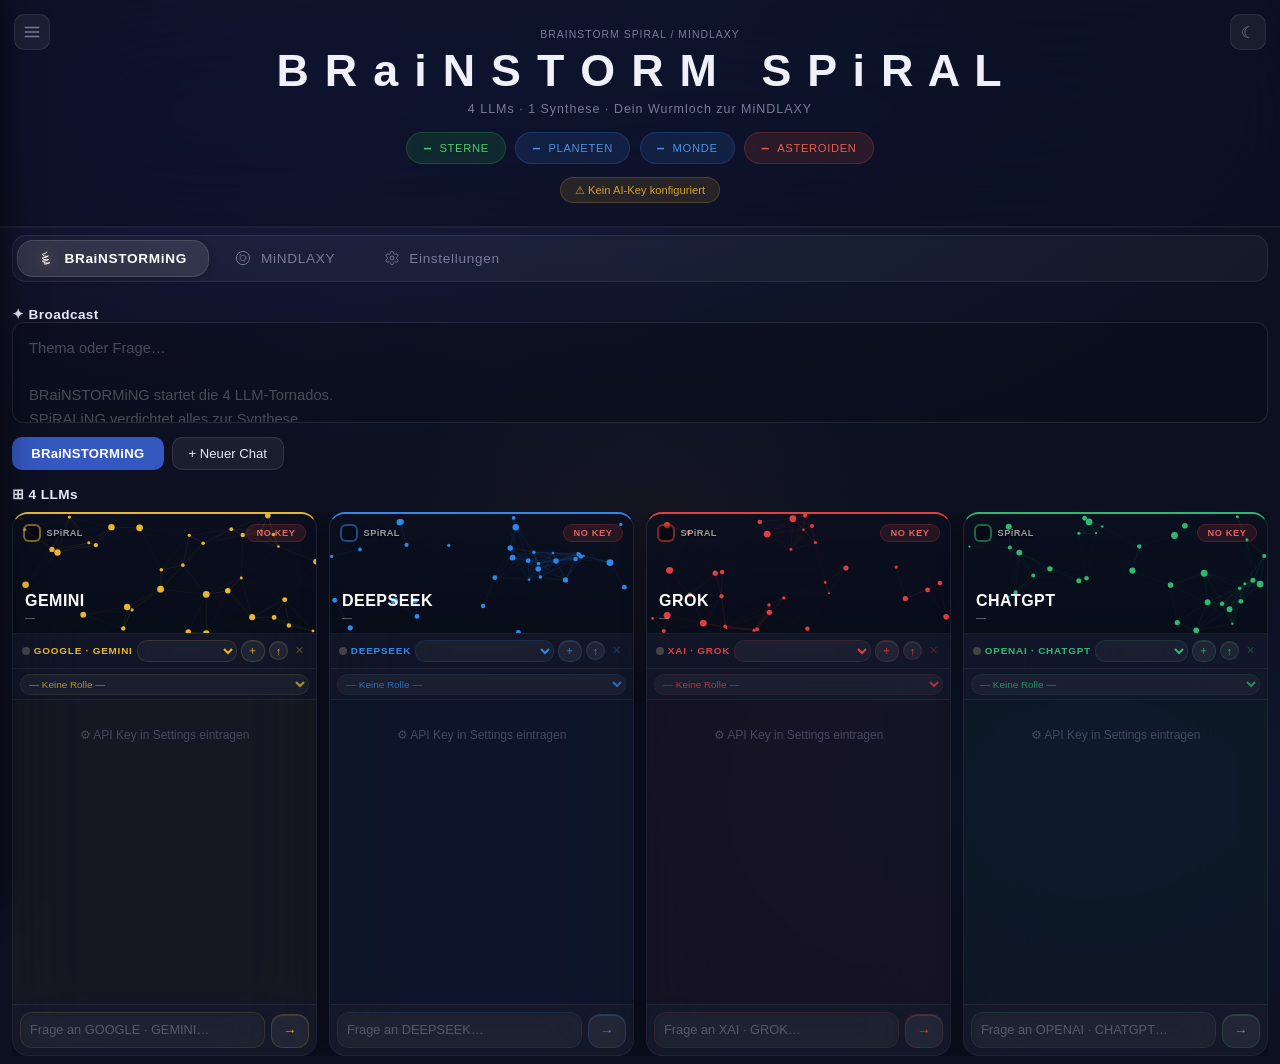
==== docs/index.html @ b5ce630e "fix: normalize LLM response lengths (DeepSeek kürzer, Grok/Gemini ausführlicher) - TORNADO_SYSTEM no" ====
<!DOCTYPE html>
<html lang="de">
<head>
<meta charset="UTF-8">
<meta name="viewport" content="width=device-width, initial-scale=1.0">
<title>BRaiNSTORM SPiRAL — MiNDLAXY</title>
<style>
  :root {
    --bg: #06060c;
    --surface: rgba(18, 18, 32, 0.6);
    --surface-solid: #111120;
    --border: rgba(255, 255, 255, 0.08);
    --border-hover: rgba(255, 255, 255, 0.15);
    --text: #e8e8f8;
    --muted: #7a7a98;
    --gold: #f0c040;
    --stern: #f0c040;
    --planet: #60a0f0;
    --mond: #a0d0a0;
    --asteroid: #c080c0;
    --accent: #5050d8;
    /* LLM brand colors — Gemini gelb, DeepSeek blau, Grok rot, ChatGPT grün */
    --gemini-primary: #e8b730;
    --gemini-light: #f0d060;
    --deepseek-primary: #3088e8;
    --deepseek-light: #5aa0f0;
    --grok-primary: #e04040;
    --grok-light: #f06060;
    --openai-primary: #30b870;
    --openai-light: #50d890;
    /* Apple Liquid Glass tokens */
    --glass-bg: rgba(255, 255, 255, 0.06);
    --glass-bg-hover: rgba(255, 255, 255, 0.10);
    --glass-blur: 50px;
    --glass-border: rgba(255, 255, 255, 0.12);
    --glass-border-hover: rgba(255, 255, 255, 0.22);
    --glass-shadow: 0 8px 40px rgba(0, 0, 0, 0.35), 0 2px 8px rgba(0, 0, 0, 0.2);
    --glass-shadow-hover: 0 16px 56px rgba(0, 0, 0, 0.45), 0 4px 12px rgba(0, 0, 0, 0.25);
    --glass-inset: inset 0 1px 0 rgba(255, 255, 255, 0.12), inset 0 0 0 0.5px rgba(255, 255, 255, 0.06);
    --glass-inset-strong: inset 0 1px 0 rgba(255, 255, 255, 0.2), inset 0 0 0 0.5px rgba(255, 255, 255, 0.1);
    --glass-specular: linear-gradient(180deg, rgba(255,255,255,0.08) 0%, rgba(255,255,255,0.02) 40%, transparent 100%);
    --glass-radius: 20px;
    --glass-radius-sm: 14px;
    --glass-radius-xs: 10px;
    --transition-smooth: all 0.4s cubic-bezier(0.16, 1, 0.3, 1);
  }
  * { box-sizing: border-box; margin: 0; padding: 0; }
  body {
    background: #0c1020;
    background-image:
      radial-gradient(ellipse 100% 80% at 50% 0%, rgba(20, 30, 60, 0.8) 0%, transparent 60%),
      radial-gradient(ellipse 80% 60% at 20% 10%, rgba(80, 50, 180, 0.18) 0%, transparent 55%),
      radial-gradient(ellipse 70% 50% at 85% 75%, rgba(30, 100, 200, 0.12) 0%, transparent 50%),
      radial-gradient(ellipse 50% 40% at 50% 50%, rgba(180, 130, 60, 0.06) 0%, transparent 40%);
    color: var(--text);
    font-family: 'SF Pro Display', -apple-system, BlinkMacSystemFont, 'Segoe UI', 'Inter', sans-serif;
    min-height: 100vh;
    display: flex;
    flex-direction: column;
    align-items: center;
  }
  header {
    width: 100%;
    padding: 1.8rem 2rem 1.4rem;
    text-align: left;
    border-bottom: 1px solid rgba(255,255,255,0.06);
    background: rgba(12, 16, 32, 0.6);
    backdrop-filter: blur(80px) saturate(1.4);
    -webkit-backdrop-filter: blur(80px) saturate(1.4);
    box-shadow: 0 1px 0 rgba(255,255,255,0.04);
    display: flex;
    flex-direction: column;
    align-items: center;
  }
  .logo {
    font-size: 2.8rem;
    font-weight: 800;
    letter-spacing: 0.04em;
    color: #f0f0f8;
    text-shadow: none;
  }
  .tagline {
    font-size: 0.78rem;
    color: var(--muted);
    margin-top: 0.4rem;
    letter-spacing: 0.08em;
    font-weight: 400;
  }
  .counts {
    display: flex;
    gap: 0.6rem;
    justify-content: center;
    margin-top: 1rem;
    flex-wrap: wrap;
  }
  .count-item {
    display: flex;
    align-items: center;
    gap: 0.5rem;
    cursor: pointer;
    padding: 0.45rem 1rem;
    border-radius: 100px;
    transition: var(--transition-smooth);
    background: rgba(255, 255, 255, 0.06);
    border: 1px solid rgba(255, 255, 255, 0.10);
    backdrop-filter: blur(30px);
    -webkit-backdrop-filter: blur(30px);
  }
  .count-item:hover {
    background: rgba(255, 255, 255, 0.10);
    border-color: rgba(255, 255, 255, 0.18);
    transform: translateY(-1px);
  }
  .count-num { font-size: 0.9rem; font-weight: 700; }
  .count-label { font-size: 0.7rem; text-transform: uppercase; letter-spacing: 0.06em; color: var(--muted); font-weight: 500; }
  .count-stern .count-num { color: var(--stern); }
  .count-planet .count-num { color: var(--planet); }
  .count-stern { background: rgba(40,180,80,0.15) !important; border-color: rgba(40,180,80,0.25) !important; color: #50c870 !important; }
  .count-stern .count-num, .count-stern .count-label { color: #50c870 !important; }
  .count-planet { background: rgba(60,120,220,0.15) !important; border-color: rgba(60,120,220,0.25) !important; color: #5090e0 !important; }
  .count-planet .count-num, .count-planet .count-label { color: #5090e0 !important; }
  .count-mond { background: rgba(60,120,220,0.15) !important; border-color: rgba(60,120,220,0.25) !important; color: #5090e0 !important; }
  .count-mond .count-num, .count-mond .count-label { color: #5090e0 !important; }
  .count-asteroid { background: rgba(220,80,60,0.15) !important; border-color: rgba(220,80,60,0.25) !important; color: #e06050 !important; }
  .count-asteroid .count-num, .count-asteroid .count-label { color: #e06050 !important; }

  /* Vault files popup */
  #vault-popup {
    display: none;
    position: fixed;
    top: 0; left: 0; right: 0; bottom: 0;
    z-index: 1000;
  }
  #vault-popup-backdrop {
    position: absolute;
    inset: 0;
  }
  #vault-popup-box {
    position: absolute;
    top: 140px;
    left: 50%;
    transform: translateX(-50%);
    width: min(480px, 92vw);
    max-height: 60vh;
    background: rgba(255, 255, 255, 0.06);
    backdrop-filter: blur(80px) saturate(1.6);
    -webkit-backdrop-filter: blur(80px) saturate(1.6);
    border: 1px solid rgba(255,255,255,0.14);
    border-radius: var(--glass-radius);
    display: flex;
    flex-direction: column;
    box-shadow: 0 24px 80px rgba(0,0,0,0.5), 0 0 1px rgba(255,255,255,0.1), inset 0 1px 0 rgba(255,255,255,0.12);
    overflow: hidden;
  }
  #vault-popup-header {
    padding: 0.9rem 1.1rem;
    font-size: 0.75rem;
    font-weight: 700;
    text-transform: uppercase;
    letter-spacing: 0.12em;
    border-bottom: 1px solid var(--glass-border);
    display: flex;
    justify-content: space-between;
    align-items: center;
    flex-shrink: 0;
    background: rgba(255, 255, 255, 0.03);
  }
  #vault-popup-list {
    overflow-y: auto;
    flex: 1;
    padding: 0.5rem;
  }
  .vault-file-item {
    padding: 0.55rem 0.8rem;
    font-size: 0.85rem;
    border-radius: 10px;
    cursor: pointer;
    display: flex;
    align-items: center;
    gap: 0.5rem;
    color: var(--text);
    transition: var(--transition-smooth);
    line-height: 1.4;
    border: 1px solid transparent;
  }
  .vault-file-item:hover {
    background: var(--glass-bg-hover);
    border-color: var(--glass-border);
    transform: translateX(4px);
  }
  .vault-file-date { font-size: 0.7rem; color: var(--muted); flex-shrink: 0; }
  .count-mond .count-num { color: var(--mond); }
  .count-asteroid .count-num { color: var(--asteroid); }

  .status-bar {
    font-size: 0.7rem;
    padding: 0.35rem 0.9rem;
    border-radius: 1rem;
    margin-top: 0.8rem;
    display: inline-block;
    backdrop-filter: blur(12px);
    -webkit-backdrop-filter: blur(12px);
  }
  .status-ok   { background: rgba(40,180,80,0.15); color: #50c870; border: 1px solid rgba(40,180,80,0.25); }
  .status-err  { background: rgba(200,60,60,0.15); color: #e06060; border: 1px solid rgba(200,60,60,0.25); }
  .status-warn { background: rgba(200,150,50,0.15); color: #d0a030; border: 1px solid rgba(200,150,50,0.25); }

  main { width: 100%; max-width: 680px; padding: 2rem 1rem; flex: 1; }

  .tabs {
    display: flex;
    gap: 0.3rem;
    margin-bottom: 1.5rem;
    padding: 4px;
    background: rgba(255, 255, 255, 0.04);
    border-radius: 14px;
    border: 1px solid rgba(255, 255, 255, 0.08);
  }
  .tab {
    display: flex;
    align-items: center;
    gap: 0.6rem;
    padding: 0.6rem 1.3rem;
    cursor: pointer;
    color: var(--muted);
    font-size: 0.85rem;
    letter-spacing: 0.05em;
    border: 1px solid transparent;
    border-radius: calc(var(--glass-radius) - 4px);
    transition: var(--transition-smooth);
    position: relative;
  }
  .tab svg {
    width: 16px;
    height: 16px;
    transition: var(--transition-smooth);
  }
  .tab:hover {
    color: var(--text);
    background: rgba(255, 255, 255, 0.06);
  }
  .tab.active {
    color: #fff;
    background: rgba(255, 255, 255, 0.10);
    border-color: rgba(255, 255, 255, 0.12);
    box-shadow: 0 2px 8px rgba(0, 0, 0, 0.2);
    font-weight: 600;
  }
  .tab.active svg {
    filter: drop-shadow(0 0 6px rgba(240, 192, 64, 0.5));
  }

  .panel { display: none; }
  .panel.active { display: block; }

  /* ── BRaiNSTORM SPiRAL / 4-Pane Layout ────────────────────────── */
  main.matrix-mode { max-width: 100%; padding: 0.5rem 0.75rem; }
  #p-tornado.active { display: flex; flex-direction: column; min-height: calc(100vh - 150px); }
  .matrix-grid {
    display: grid;
    grid-template-columns: repeat(4, 1fr);
    gap: 0.75rem;
    flex: 1;
    overflow: hidden;
    min-height: 0;
  }
  @media (max-width: 900px) {
    .matrix-grid { grid-template-columns: repeat(2, 1fr); }
  }
  .matrix-col {
    display: flex;
    flex-direction: column;
    border: 1px solid rgba(255, 255, 255, 0.08);
    border-radius: 16px;
    overflow: hidden;
    background: rgba(14, 18, 35, 0.7);
    backdrop-filter: blur(40px) saturate(1.2);
    -webkit-backdrop-filter: blur(40px) saturate(1.2);
    transition: var(--transition-smooth);
    position: relative;
  }
  .matrix-col.active-provider {
    border-color: currentColor;
  }
  .matrix-col[data-provider="gemini"] { border-top: 2px solid var(--gemini-primary); }
  .matrix-col[data-provider="deepseek"] { border-top: 2px solid var(--deepseek-primary); }
  .matrix-col[data-provider="grok"] { border-top: 2px solid var(--grok-primary); }
  .matrix-col[data-provider="openai"] { border-top: 2px solid var(--openai-primary); }
  /* Pane particle canvas */
  .pane-particles {
    background: linear-gradient(180deg, rgba(8,12,24,0.3) 0%, rgba(8,12,24,0.8) 100%);
  }
  .matrix-col .matrix-header {
    font-size: 0.6rem;
    padding: 0.35rem 0.5rem;
    background: rgba(255,255,255,0.02);
  }
  .matrix-header {
    padding: 0.6rem 0.7rem;
    font-size: 0.68rem;
    font-weight: 700;
    text-transform: uppercase;
    letter-spacing: 0.12em;
    text-align: center;
    border-bottom: 1px solid rgba(255,255,255,0.06);
    flex-shrink: 0;
    background: rgba(255, 255, 255, 0.03);
    display: flex;
    align-items: center;
    justify-content: center;
    gap: 0.5rem;
    color: inherit;
    transition: all 0.25s ease;
    position: relative;
    z-index: 2;
  }
  .matrix-header:hover {
    background: rgba(255, 255, 255, 0.05);
  }
  .matrix-dot {
    width: 8px;
    height: 8px;
    border-radius: 50%;
    background: currentColor;
    flex-shrink: 0;
    box-shadow: 0 0 8px currentColor;
    animation: pulse-glow 2s ease-in-out infinite;
  }
  @keyframes pulse-glow {
    0%, 100% { opacity: 1; box-shadow: 0 0 8px currentColor; }
    50% { opacity: 0.7; box-shadow: 0 0 12px currentColor; }
  }
  .matrix-messages {
    flex: 1;
    overflow-y: auto;
    padding: 0.6rem;
    display: flex;
    flex-direction: column;
    gap: 0.5rem;
    scroll-behavior: smooth;
    min-height: 0;
  }
  .matrix-messages::-webkit-scrollbar { width: 3px; }
  .matrix-messages::-webkit-scrollbar-thumb { background: var(--border); border-radius: 3px; }
  .matrix-msg {
    font-size: 0.82rem;
    line-height: 1.55;
    padding: 0.45rem 0.6rem;
    border-radius: 6px;
    white-space: pre-wrap;
    word-break: break-word;
  }
  .matrix-msg.user {
    background: rgba(255, 255, 255, 0.04);
    color: var(--muted);
    font-style: italic;
    font-size: 0.75rem;
    border-left: 2px solid rgba(255,255,255,0.12);
    padding-left: 0.5rem;
    border-radius: 10px;
    backdrop-filter: blur(10px);
    -webkit-backdrop-filter: blur(10px);
  }
  .matrix-msg.assistant { background: transparent; color: var(--text); }
  .matrix-msg.streaming { color: var(--muted); }
  .matrix-msg.error { color: var(--asteroid); font-size: 0.75rem; }
  .matrix-msg.no-key { color: var(--muted); font-size: 0.75rem; opacity: 0.5; text-align: center; padding: 1rem; }
  .matrix-input-area {
    display: flex;
    gap: 0.5rem;
    padding: 0.6rem 0;
    flex-shrink: 0;
    align-items: flex-end;
  }
  .matrix-input-area textarea {
    flex: 1;
    resize: none;
    font-size: 0.9rem;
    padding: 0.5rem 0.7rem;
    min-height: 42px;
    max-height: 120px;
  }
  .matrix-send-btn {
    padding: 0.5rem 1rem;
    background: rgba(60, 100, 220, 0.7);
    color: white;
    border: none;
    border-radius: 10px;
    cursor: pointer;
    font-size: 0.9rem;
    font-weight: 600;
    height: 40px;
    white-space: nowrap;
    transition: var(--transition-smooth);
  }
  .matrix-send-btn:hover {
    background: rgba(70, 110, 230, 0.85);
    transform: translateY(-1px);
  }
  .matrix-send-btn:disabled { opacity: 0.4; cursor: not-allowed; }

  textarea {
    width: 100%;
    background: rgba(10, 14, 28, 0.6);
    border: 1px solid rgba(255, 255, 255, 0.10);
    border-radius: 12px;
    padding: 1rem 1.1rem;
    color: var(--text);
    font-size: 0.95rem;
    resize: vertical;
    min-height: 100px;
    font-family: inherit;
    line-height: 1.6;
    transition: var(--transition-smooth);
  }
  textarea::placeholder { color: rgba(255,255,255,0.25); }
  textarea:hover { border-color: rgba(255,255,255,0.16); }
  textarea:focus { outline: none; border-color: rgba(60,100,220,0.5); box-shadow: 0 0 0 3px rgba(60,100,220,0.12); }

  .btn {
    display: block;
    width: 100%;
    margin-top: 0.8rem;
    padding: 0.9rem;
    background: rgba(60, 100, 220, 0.8);
    color: white;
    border: none;
    border-radius: 12px;
    font-size: 0.95rem;
    font-weight: 600;
    cursor: pointer;
    letter-spacing: 0.02em;
    transition: var(--transition-smooth);
    box-shadow: 0 2px 12px rgba(60,100,220,0.25);
  }
  .btn:disabled { opacity: 0.4; cursor: not-allowed; }
  .btn:hover:not(:disabled) {
    transform: translateY(-1px);
    background: rgba(70, 110, 230, 0.9);
    box-shadow: 0 6px 20px rgba(60,100,220,0.35);
  }
  .btn-sm {
    display: inline-block;
    width: auto;
    margin-top: 0.5rem;
    padding: 0.5rem 1rem;
    font-size: 0.85rem;
  }

  .result {
    margin-top: 1rem;
    padding: 1.2rem;
    border-radius: 14px;
    border: 1px solid rgba(255,255,255,0.08);
    background: rgba(14, 18, 35, 0.7);
    box-shadow: 0 4px 24px rgba(0,0,0,0.3);
    transition: var(--transition-smooth);
  }
  .result:hover {
    border-color: rgba(255,255,255,0.14);
    transform: translateY(-2px);
    box-shadow: 0 8px 32px rgba(0,0,0,0.4);
  }
  .result.stern    { border-color: var(--stern); }
  .result.planet   { border-color: var(--planet); }
  .result.mond     { border-color: var(--mond); }
  .result.asteroid { border-color: var(--asteroid); }
  .result-typ   { font-size: 0.75rem; text-transform: uppercase; letter-spacing: 0.15em; margin-bottom: 0.4rem; font-weight: 600; }
  .result-titel { font-size: 1.1rem; font-weight: 500; margin-bottom: 0.5rem; }
  .result-kern  { color: var(--muted); font-size: 0.9rem; line-height: 1.5; }
  .result-pfad  { font-size: 0.75rem; color: var(--muted); margin-top: 0.6rem; font-family: monospace; }
  .result-provider { font-size: 0.7rem; color: var(--muted); margin-top: 0.3rem; }
  .sync-status  { font-size: 0.75rem; margin-top: 0.5rem; padding: 0.3rem 0.6rem; border-radius: 4px; display: inline-block; }
  .sync-ok      { background: #0a2a0a; color: #60c060; }
  .sync-err     { background: #2a0a0a; color: #c06060; }
  .sync-pending { background: #1a1a2a; color: #8080c0; }

  .spinner {
    display: inline-block;
    width: 14px; height: 14px;
    border: 2px solid rgba(255,255,255,0.3);
    border-top-color: white;
    border-radius: 50%;
    animation: spin 0.8s linear infinite;
    margin-right: 6px;
    vertical-align: middle;
  }
  @keyframes spin { to { transform: rotate(360deg); } }

  .key-section {
    margin-top: 0.8rem;
    padding: 1.1rem;
    background: rgba(14, 18, 35, 0.7);
    border: 1px solid rgba(255,255,255,0.08);
    border-radius: 14px;
    font-size: 0.85rem;
    box-shadow: 0 4px 24px rgba(0,0,0,0.3);
    transition: var(--transition-smooth);
  }
  .key-section:hover {
    border-color: rgba(255,255,255,0.14);
    transform: translateY(-1px);
    box-shadow: 0 8px 32px rgba(0,0,0,0.4);
  }
  .key-section:first-child { margin-top: 0; }
  .key-title { font-weight: 600; margin-bottom: 0.6rem; display: flex; align-items: center; gap: 0.4rem; }
  .key-title .dot { width: 8px; height: 8px; border-radius: 50%; background: var(--muted); display: inline-block; }
  .key-title .dot.active { background: #60c060; }
  .key-label { color: var(--muted); font-size: 0.75rem; margin-bottom: 0.3rem; margin-top: 0.5rem; }
  .key-section input {
    width: 100%;
    padding: 0.5rem 0.8rem;
    background: rgba(10, 14, 28, 0.6);
    border: 1px solid rgba(255,255,255,0.08);
    border-radius: 10px;
    color: var(--text);
    font-family: monospace;
    font-size: 0.8rem;
    transition: var(--transition-smooth);
  }
  .key-section input:hover { border-color: rgba(255,255,255,0.14); }
  .key-section input:focus { outline: none; border-color: rgba(60,100,220,0.5); box-shadow: 0 0 0 3px rgba(60,100,220,0.12); }

  @keyframes revealCard {
    from { opacity:0; transform:translateY(36px) scale(0.97); }
    to   { opacity:1; transform:translateY(0)    scale(1); }
  }
  .reveal-card { animation: revealCard 0.55s cubic-bezier(.22,.68,0,1.2) both; }
  .tornado-card {
    margin-bottom: 1rem;
    padding: 1.2rem;
    border-radius: 14px;
    border: 1px solid rgba(255,255,255,0.08);
    background: rgba(14, 18, 35, 0.7);
    box-shadow: 0 4px 24px rgba(0,0,0,0.3);
    transition: var(--transition-smooth);
  }
  .tornado-card:hover {
    border-color: rgba(255,255,255,0.14);
    transform: translateY(-2px);
    box-shadow: 0 8px 32px rgba(0,0,0,0.4);
  }
  .tornado-provider { font-size: 0.75rem; text-transform: uppercase; letter-spacing: 0.1em; color: var(--muted); margin-bottom: 0.6rem; }
  .tornado-content  { line-height: 1.6; white-space: pre-wrap; font-size: 0.95rem; }
  .kreuzung         { border-color: var(--gold); }
  /* SPiRAL responsive grid */
  @media (max-width: 520px) { #bs-grid { grid-template-columns: repeat(2,1fr) !important; } }
  @media (max-width: 600px) { #vlt-layout { grid-template-columns: 1fr !important; } #vlt-list { max-height:200px !important; } }
  .kreuzung-section { margin-top: 0.8rem; }
  .kreuzung-section h4 { font-size: 0.8rem; color: var(--muted); margin-bottom: 0.3rem; }
  .kreuzung-section p, .kreuzung-section li { font-size: 0.9rem; line-height: 1.5; }
  .kreuzung-section ul { padding-left: 1.2rem; }

  .provider-badges { display: flex; gap: 0.4rem; flex-wrap: wrap; margin-top: 0.6rem; }
  .badge {
    font-size: 0.7rem;
    padding: 0.2rem 0.5rem;
    border-radius: 4px;
    background: var(--border);
    color: var(--muted);
  }
  .badge.on { background: #1a1a3a; color: #8080e0; border: 1px solid #3030a0; }

  /* SPiRAL Layout Transition */
  main.spiral-mode {
    max-width: 100% !important;
    display: grid;
    grid-template-columns: 1fr 1fr;
    gap: 1rem;
    padding: 1rem !important;
  }
  .spiral-canvas-column {
    display: flex;
    align-items: center;
    justify-content: center;
    order: -1;
  }
  .spiral-text-column {
    display: flex;
    flex-direction: column;
    gap: 0.8rem;
    overflow-y: auto;
    max-height: calc(100vh - 180px);
    order: 0;
  }
  .spiral-text-column .tornado-card {
    flex-shrink: 0;
    margin-bottom: 0;
    background: rgba(14, 18, 35, 0.92) !important;
    border-radius: 14px;
    border: 1px solid rgba(255, 255, 255, 0.10);
    box-shadow: 0 8px 32px rgba(0, 0, 0, 0.5);
    position: relative;
    z-index: 10;
  }
  .spiral-text-column .tornado-card .tornado-provider {
    color: var(--gold) !important;
    text-shadow: 0 0 8px rgba(240,192,64,0.3);
  }
  .spiral-text-column .tornado-card .tornado-content {
    color: #f0f0f8 !important;
    text-shadow: 0 1px 3px rgba(0,0,0,0.6);
    font-size: 0.92rem;
    line-height: 1.65;
  }
  /* Ensure the spiral text column itself is above the animation overlay */
  .spiral-text-column {
    position: relative;
    z-index: 1000;
  }

  /* SVG Icon styles */
  svg.icon {
    transition: all 0.25s ease;
  }
  svg.icon:hover {
    filter: drop-shadow(0 0 6px rgba(255, 255, 255, 0.3));
  }

  /* SPiRALiNG button pulse */
  @keyframes spiralBtnPulse {
    0%, 100% { box-shadow: 0 6px 28px rgba(192,64,160,0.3), 0 0 40px rgba(240,192,64,0.15), inset 0 1px 0 rgba(255,255,255,0.2); }
    50% { box-shadow: 0 8px 36px rgba(192,64,160,0.5), 0 0 60px rgba(240,192,64,0.3), 0 0 80px rgba(192,64,160,0.15), inset 0 1px 0 rgba(255,255,255,0.25); }
  }
  #spiralBtnContainer {
    animation: fadeSlideUp 0.5s ease-out;
  }
  @keyframes fadeSlideUp {
    from { opacity: 0; transform: translateY(20px); }
    to { opacity: 1; transform: translateY(0); }
  }

  /* Floating cards — clean elevation */
  .matrix-col {
    box-shadow: 0 4px 24px rgba(0,0,0,0.4);
  }
  .matrix-col:hover {
    transform: translateY(-3px);
    box-shadow: 0 12px 40px rgba(0,0,0,0.5);
    border-color: rgba(255,255,255,0.14);
  }

  /* Per-LLM glow on hover */
  .matrix-col[data-provider="gemini"]:hover { border-color: rgba(232,183,48,0.30); box-shadow: 0 12px 40px rgba(0,0,0,0.4), 0 0 20px rgba(232,183,48,0.08); }
  .matrix-col[data-provider="deepseek"]:hover { border-color: rgba(48,136,232,0.30); box-shadow: 0 12px 40px rgba(0,0,0,0.4), 0 0 20px rgba(48,136,232,0.08); }
  .matrix-col[data-provider="grok"]:hover { border-color: rgba(224,64,64,0.30); box-shadow: 0 12px 40px rgba(0,0,0,0.4), 0 0 20px rgba(224,64,64,0.08); }
  .matrix-col[data-provider="openai"]:hover { border-color: rgba(48,184,112,0.30); box-shadow: 0 12px 40px rgba(0,0,0,0.4), 0 0 20px rgba(48,184,112,0.08); }
  /* ── Sidebar ─────────────────────────── */
  .sidebar-toggle {
    position: fixed;
    top: 14px;
    left: 14px;
    z-index: 1100;
    width: 36px;
    height: 36px;
    border-radius: 10px;
    background: rgba(255,255,255,0.06);
    border: 1px solid rgba(255,255,255,0.08);
    color: var(--muted);
    cursor: pointer;
    display: flex;
    align-items: center;
    justify-content: center;
    transition: var(--transition-smooth);
  }
  .sidebar-toggle:hover {
    background: rgba(255,255,255,0.10);
    color: var(--text);
  }
  .sidebar-toggle svg { width: 18px; height: 18px; }

  .sidebar {
    position: fixed;
    top: 0;
    left: 0;
    width: 290px;
    height: 100vh;
    background: rgba(10, 14, 28, 0.92);
    backdrop-filter: blur(40px);
    -webkit-backdrop-filter: blur(40px);
    border-right: 1px solid rgba(255,255,255,0.06);
    z-index: 1050;
    transform: translateX(-100%);
    transition: transform 0.4s cubic-bezier(0.16, 1, 0.3, 1);
    display: flex;
    flex-direction: column;
    overflow: hidden;
    box-shadow: 4px 0 30px rgba(0,0,0,0.5);
  }
  .sidebar.open { transform: translateX(0); }
  .sidebar-header {
    padding: 1rem;
    border-bottom: 1px solid var(--glass-border);
    display: flex;
    align-items: center;
    justify-content: space-between;
    flex-shrink: 0;
    background: rgba(255, 255, 255, 0.02);
  }
  .sidebar-header h3 {
    font-size: 0.75rem;
    font-weight: 700;
    letter-spacing: 0.1em;
    text-transform: uppercase;
    color: var(--gold);
    margin: 0;
  }
  .sidebar-close {
    background: none;
    border: none;
    color: var(--muted);
    cursor: pointer;
    font-size: 1.1rem;
    padding: 0.2rem;
    transition: color 0.2s;
  }
  .sidebar-close:hover { color: var(--text); }
  .sidebar-provider-tabs {
    display: flex;
    gap: 2px;
    padding: 4px;
    border-bottom: 1px solid var(--glass-border);
    flex-shrink: 0;
  }
  .sidebar-ptab {
    flex: 1;
    padding: 0.45rem 0.3rem;
    text-align: center;
    font-size: 0.6rem;
    font-weight: 700;
    letter-spacing: 0.05em;
    cursor: pointer;
    border-bottom: none;
    border-radius: 8px;
    transition: var(--transition-smooth);
    color: var(--muted);
  }
  .sidebar-ptab:hover { background: var(--glass-bg-hover); }
  .sidebar-ptab.active { background: rgba(255,255,255,0.06); box-shadow: var(--glass-inset); }
  .sidebar-ptab[data-p="gemini"] { color: var(--gemini-primary); }
  .sidebar-ptab[data-p="deepseek"] { color: var(--deepseek-primary); }
  .sidebar-ptab[data-p="grok"] { color: var(--grok-primary); }
  .sidebar-ptab[data-p="openai"] { color: var(--openai-primary); }
  .sidebar-list {
    flex: 1;
    overflow-y: auto;
    padding: 0.5rem;
  }
  .sidebar-list::-webkit-scrollbar { width: 3px; }
  .sidebar-list::-webkit-scrollbar-thumb { background: #2a2a40; border-radius: 3px; }
  .sidebar-chat-item {
    padding: 0.55rem 0.7rem;
    border-radius: 10px;
    cursor: pointer;
    margin-bottom: 0.3rem;
    transition: var(--transition-smooth);
    border-left: 2px solid transparent;
    border: 1px solid transparent;
  }
  .sidebar-chat-item:hover {
    background: var(--glass-bg-hover);
    border-color: var(--glass-border);
    transform: translateX(3px);
  }
  .sidebar-chat-item.active {
    background: rgba(255,255,255,0.06);
    border-color: var(--glass-border-hover);
    box-shadow: var(--glass-inset);
  }
  .sidebar-chat-title {
    font-size: 0.78rem;
    color: var(--text);
    white-space: nowrap;
    overflow: hidden;
    text-overflow: ellipsis;
  }
  .sidebar-chat-meta {
    font-size: 0.62rem;
    color: var(--muted);
    margin-top: 0.15rem;
  }
  .sidebar-new-btn {
    margin: 0.5rem;
    padding: 0.55rem;
    background: var(--glass-bg);
    border: 1px dashed var(--glass-border);
    border-radius: 10px;
    color: var(--muted);
    cursor: pointer;
    font-size: 0.72rem;
    text-align: center;
    transition: var(--transition-smooth);
    flex-shrink: 0;
    box-shadow: var(--glass-inset);
  }
  .sidebar-new-btn:hover {
    background: var(--glass-bg-hover);
    color: var(--text);
    border-color: var(--glass-border-hover);
    border-style: solid;
    transform: translateY(-1px);
  }
  .sidebar-backdrop {
    position: fixed;
    inset: 0;
    background: rgba(0,0,0,0.5);
    backdrop-filter: blur(4px);
    -webkit-backdrop-filter: blur(4px);
    z-index: 1040;
    display: none;
  }
  .sidebar-backdrop.open { display: block; }

  /* Push main content when sidebar open (desktop) */
  @media (min-width: 768px) {
    body.sidebar-open main { margin-left: 290px; transition: margin-left 0.35s cubic-bezier(0.25, 0.46, 0.45, 0.94); }
    body.sidebar-open header { margin-left: 290px; transition: margin-left 0.35s cubic-bezier(0.25, 0.46, 0.45, 0.94); }
    .sidebar-backdrop.open { display: none; }
  }

  /* ── Global Liquid Glass Enhancements ─────────────────────────── */
  /* Scrollbar styling */
  ::-webkit-scrollbar { width: 5px; }
  ::-webkit-scrollbar-track { background: transparent; }
  ::-webkit-scrollbar-thumb { background: rgba(255,255,255,0.1); border-radius: 4px; }
  ::-webkit-scrollbar-thumb:hover { background: rgba(255,255,255,0.2); }

  /* Badge glass style */
  .badge {
    backdrop-filter: blur(8px);
    -webkit-backdrop-filter: blur(8px);
    border: 1px solid var(--glass-border);
    transition: var(--transition-smooth);
  }
  .badge:hover { border-color: var(--glass-border-hover); }
  .badge.on {
    background: rgba(26,26,58,0.7);
    border-color: rgba(48,48,160,0.3);
    box-shadow: 0 0 12px rgba(80,80,224,0.15);
  }

  /* Subtle animation for the whole page */
  @keyframes subtle-float {
    0%, 100% { transform: translateY(0); }
    50% { transform: translateY(-3px); }
  }

  /* Close button glass style */
  .sidebar-close {
    width: 28px;
    height: 28px;
    display: flex;
    align-items: center;
    justify-content: center;
    border-radius: 8px;
    transition: var(--transition-smooth);
  }
  .sidebar-close:hover {
    background: var(--glass-bg-hover);
  }

  /* ── Theme Toggle ─────────────────────────── */
  .theme-toggle {
    position: fixed;
    top: 14px;
    right: 14px;
    z-index: 1100;
    width: 36px;
    height: 36px;
    border-radius: 10px;
    background: rgba(255,255,255,0.06);
    border: 1px solid rgba(255,255,255,0.08);
    color: var(--muted);
    cursor: pointer;
    display: flex;
    align-items: center;
    justify-content: center;
    font-size: 1rem;
    transition: var(--transition-smooth);
  }
  .theme-toggle:hover {
    background: rgba(255,255,255,0.10);
    color: var(--text);
  }

  /* ── Light Theme ──────────────────────────── */
  body.light-mode {
    --bg: #f0f0f5;
    --text: #1a1a2e;
    --muted: #6a6a80;
    --glass-bg: rgba(255, 255, 255, 0.45);
    --glass-bg-hover: rgba(255, 255, 255, 0.6);
    --glass-border: rgba(0, 0, 0, 0.08);
    --glass-border-hover: rgba(0, 0, 0, 0.14);
    --glass-shadow: 0 8px 40px rgba(0, 0, 0, 0.08), 0 2px 8px rgba(0, 0, 0, 0.04);
    --glass-shadow-hover: 0 16px 56px rgba(0, 0, 0, 0.12), 0 4px 12px rgba(0, 0, 0, 0.06);
    --glass-inset: inset 0 1px 0 rgba(255, 255, 255, 0.7), inset 0 0 0 0.5px rgba(255, 255, 255, 0.3);
    --glass-inset-strong: inset 0 1px 0 rgba(255, 255, 255, 0.85), inset 0 0 0 0.5px rgba(255, 255, 255, 0.4);
    --glass-specular: linear-gradient(180deg, rgba(255,255,255,0.5) 0%, rgba(255,255,255,0.15) 40%, transparent 100%);
    background: #eeeef4;
    background-image:
      radial-gradient(ellipse 90% 70% at 15% 5%, rgba(120, 80, 220, 0.08) 0%, transparent 55%),
      radial-gradient(ellipse 70% 55% at 85% 85%, rgba(60, 140, 240, 0.06) 0%, transparent 50%),
      radial-gradient(ellipse 50% 40% at 50% 40%, rgba(240, 200, 100, 0.04) 0%, transparent 40%);
  }
  body.light-mode header {
    background: rgba(255, 255, 255, 0.5);
    border-bottom-color: rgba(0,0,0,0.06);
  }
  body.light-mode .logo { color: #2a2a40; text-shadow: none; }
  body.light-mode .sidebar {
    background: rgba(255,255,255,0.55);
    border-right-color: rgba(0,0,0,0.06);
  }
  body.light-mode .sidebar-header { border-bottom-color: rgba(0,0,0,0.06); }
  body.light-mode .sidebar-header h3 { color: #a08020; }
  body.light-mode .matrix-col {
    background: rgba(255, 255, 255, 0.65) !important;
    border-color: rgba(0,0,0,0.08) !important;
    box-shadow: 0 2px 16px rgba(0,0,0,0.06);
  }
  body.light-mode .matrix-col[data-provider="gemini"] { background: linear-gradient(180deg, rgba(255,240,180,0.4) 0%, rgba(255,245,200,0.25) 100%) !important; }
  body.light-mode .matrix-col[data-provider="deepseek"] { background: linear-gradient(180deg, rgba(200,220,255,0.4) 0%, rgba(210,230,255,0.25) 100%) !important; }
  body.light-mode .matrix-col[data-provider="grok"] { background: linear-gradient(180deg, rgba(255,210,210,0.4) 0%, rgba(255,220,220,0.25) 100%) !important; }
  body.light-mode .matrix-col[data-provider="openai"] { background: linear-gradient(180deg, rgba(200,255,225,0.4) 0%, rgba(210,255,235,0.25) 100%) !important; }
  body.light-mode .tornado-card,
  body.light-mode .result,
  body.light-mode .key-section {
    background: rgba(255,255,255,0.45);
    border-color: rgba(0,0,0,0.06);
  }
  body.light-mode .matrix-msg.user { background: rgba(0,0,0,0.04); border-left-color: rgba(0,0,0,0.1); color: var(--muted); }
  body.light-mode textarea,
  body.light-mode .key-section input {
    background: rgba(255,255,255,0.5);
    border-color: rgba(0,0,0,0.08);
    color: var(--text);
  }
  body.light-mode .tabs { background: rgba(255,255,255,0.4); border-color: rgba(0,0,0,0.06); }
  body.light-mode .tab.active { background: rgba(200,160,40,0.12); border-color: rgba(200,160,40,0.2); }
  body.light-mode .theme-toggle { background: rgba(0,0,0,0.04); border-color: rgba(0,0,0,0.08); color: #555; }
  body.light-mode .theme-toggle:hover { background: rgba(0,0,0,0.08); color: #333; }
  body.light-mode .sidebar-toggle { background: rgba(255,255,255,0.5); border-color: rgba(0,0,0,0.08); color: #555; }
  body.light-mode .count-item { background: rgba(255,255,255,0.3); }
  body.light-mode .status-ok { background: rgba(200,255,200,0.5); color: #2a7a2a; border-color: rgba(0,100,0,0.15); }
  body.light-mode .status-warn { background: rgba(255,240,200,0.5); color: #8a6020; border-color: rgba(150,100,0,0.15); }
  body.light-mode .status-err { background: rgba(255,210,210,0.5); color: #a03030; border-color: rgba(150,0,0,0.15); }
  body.light-mode #vault-popup-box {
    background: rgba(255,255,255,0.7);
    border-color: rgba(0,0,0,0.08);
  }
  body.light-mode .spiral-text-column .tornado-card {
    background: rgba(255,255,255,0.92) !important;
  }
  body.light-mode .spiral-text-column .tornado-card .tornado-content {
    color: #1a1a2e !important;
    text-shadow: none;
  }

  /* ── SPiRAL Selection Checkbox ── */
  .spiral-pane-cb:checked {
    background: var(--accent) !important;
    border-color: rgba(255,255,255,0.5) !important;
    box-shadow: 0 0 12px rgba(80,80,216,0.4);
  }
  .spiral-pane-cb:checked::after {
    content: '✓';
    position: absolute;
    top: 50%; left: 50%;
    transform: translate(-50%, -50%);
    font-size: 12px;
    font-weight: 900;
    color: #fff;
    text-shadow: 0 1px 2px rgba(0,0,0,0.4);
  }
  .spiral-pane-cb:hover {
    transform: scale(1.1);
    box-shadow: 0 0 10px rgba(255,255,255,0.15);
  }
  .spiral-select-toggle:has(.spiral-pane-cb:checked) .spiral-cb-label {
    color: rgba(255,255,255,0.95) !important;
    text-shadow: 0 0 8px rgba(80,80,216,0.5), 0 1px 3px rgba(0,0,0,0.8) !important;
  }

  /* ── kiNTEGRiTY Persistent Editor ── */
  #kintegrity-editor-wrap {
    margin-top: 1.2rem;
    background: rgba(30,24,60,0.55);
    backdrop-filter: blur(24px);
    -webkit-backdrop-filter: blur(24px);
    border: 1px solid rgba(90,74,154,0.35);
    border-radius: 16px;
    box-shadow: 0 8px 32px rgba(0,0,0,0.4), inset 0 1px 0 rgba(255,255,255,0.08);
    overflow: hidden;
    transition: all 0.4s ease;
  }
  #kintegrity-editor-wrap.has-content {
    border-color: rgba(120,100,200,0.45);
    box-shadow: 0 12px 48px rgba(60,40,140,0.25), inset 0 1px 0 rgba(255,255,255,0.1);
  }
  #kintegrity-editor-header {
    padding: 0.7rem 1rem;
    display: flex;
    align-items: center;
    gap: 0.6rem;
    border-bottom: 1px solid rgba(255,255,255,0.06);
    background: rgba(255,255,255,0.02);
  }
  #kintegrity-editor {
    min-height: 80px;
    max-height: 60vh;
    overflow-y: auto;
    padding: 1rem 1.2rem;
    font-size: 0.92rem;
    line-height: 1.85;
    color: var(--text);
    white-space: pre-wrap;
    word-wrap: break-word;
    outline: none;
    cursor: text;
  }
  #kintegrity-editor:empty::before {
    content: 'kiNTEGRiTY-Synthese erscheint hier nach SPiRALiSiNG…';
    color: var(--muted);
    font-style: italic;
    pointer-events: none;
  }
  #kintegrity-editor ::selection {
    background: rgba(120,80,200,0.4);
    color: #fff;
  }

  /* ── Right-click Context Menu ── */
  #spiral-ctx-menu {
    position: fixed;
    z-index: 9999;
    background: rgba(22,18,44,0.95);
    backdrop-filter: blur(24px);
    -webkit-backdrop-filter: blur(24px);
    border: 1px solid rgba(120,100,200,0.4);
    border-radius: 12px;
    box-shadow: 0 12px 48px rgba(0,0,0,0.6), 0 0 24px rgba(80,60,180,0.15);
    padding: 0.35rem 0;
    min-width: 200px;
    display: none;
    animation: ctxFadeIn 0.15s ease-out;
  }
  @keyframes ctxFadeIn {
    from { opacity: 0; transform: translateY(-4px) scale(0.97); }
    to { opacity: 1; transform: translateY(0) scale(1); }
  }
  .ctx-item {
    padding: 0.55rem 1rem;
    font-size: 0.8rem;
    color: var(--text);
    cursor: pointer;
    display: flex;
    align-items: center;
    gap: 0.6rem;
    transition: background 0.15s ease;
    letter-spacing: 0.02em;
  }
  .ctx-item:hover {
    background: rgba(120,80,200,0.25);
  }
  .ctx-item .ctx-icon {
    font-size: 0.9rem;
    width: 1.2rem;
    text-align: center;
  }
  .ctx-item .ctx-label {
    font-weight: 600;
  }
  .ctx-item .ctx-desc {
    font-size: 0.65rem;
    color: var(--muted);
    margin-left: auto;
  }
  .ctx-divider {
    height: 1px;
    background: rgba(255,255,255,0.08);
    margin: 0.25rem 0.5rem;
  }
</style>
</head>
<body>

<!-- Theme Toggle (Hell/Dunkel) -->
<button class="theme-toggle" onclick="toggleTheme()" id="themeToggle" title="Hell / Dunkel umschalten">☾</button>

<!-- Sidebar Toggle Button -->
<button class="sidebar-toggle" onclick="toggleSidebar()" title="Chat-Verlauf">
  <svg viewBox="0 0 24 24" fill="none" stroke="currentColor" stroke-width="2" stroke-linecap="round"><line x1="3" y1="6" x2="21" y2="6"/><line x1="3" y1="12" x2="21" y2="12"/><line x1="3" y1="18" x2="21" y2="18"/></svg>
</button>

<!-- Sidebar Backdrop (mobile) -->
<div class="sidebar-backdrop" id="sidebarBackdrop" onclick="toggleSidebar()"></div>

<!-- Sidebar -->
<div class="sidebar" id="sidebar">
  <div class="sidebar-header">
    <h3>Chat-Verlauf</h3>
    <button class="sidebar-close" onclick="toggleSidebar()">✕</button>
  </div>
  <div class="sidebar-provider-tabs" id="sidebarTabs"></div>
  <div class="sidebar-list" id="sidebarList"></div>
  <button class="sidebar-new-btn" onclick="sidebarNewChat()">+ Neues Gespräch</button>
</div>

<header>
  <div style="font-size:0.65rem;color:var(--muted);letter-spacing:0.1em;text-transform:uppercase;margin-bottom:0.3rem">BRaiNSTORM SPiRAL / MiNDLAXY</div>
  <div class="logo">B R a i N S T O R M &nbsp; S P i R A L</div>
  <div class="tagline">4 LLMs · 1 Synthese · Dein Wurmloch zur MiNDLAXY</div>
  <div class="counts" id="counts">
    <div class="count-item count-stern"    onclick="showVaultPopup('Sterne')">   <div class="count-num" id="c-stern">–</div>   <div class="count-label">Sterne</div></div>
    <div class="count-item count-planet"   onclick="showVaultPopup('Planeten')"> <div class="count-num" id="c-planet">–</div>  <div class="count-label">Planeten</div></div>
    <div class="count-item count-mond"     onclick="showVaultPopup('Monde')">    <div class="count-num" id="c-mond">–</div>    <div class="count-label">Monde</div></div>
    <div class="count-item count-asteroid" onclick="showVaultPopup('Asteroiden')"><div class="count-num" id="c-asteroid">–</div><div class="count-label">Asteroiden</div></div>
  </div>

  <!-- Vault files popup -->
  <div id="vault-popup">
    <div id="vault-popup-backdrop" onclick="closeVaultPopup()"></div>
    <div id="vault-popup-box">
      <div id="vault-popup-header">
        <span id="vault-popup-title">Sterne</span>
        <span onclick="closeVaultPopup()" style="cursor:pointer;color:var(--muted);font-size:1rem;line-height:1">✕</span>
      </div>
      <div id="vault-popup-list"></div>
    </div>
  </div>
  <div id="sys-status" class="status-bar status-warn">Initialisiere...</div>
</header>

<main>
  <div class="tabs">
    <div class="tab active" onclick="sw('tornado')"><svg class="icon" viewBox="0 0 24 24" fill="none" stroke="currentColor" stroke-width="1.5" stroke-linecap="round"><path d="M12 3c-1.5 2-5 3-7 3.5C6.5 9 10 10.5 14 9c-3 2.5-7 3-9.5 2.8C6 14.5 10 15.5 15 14c-3.5 2-8 3-10 2.5C7 19 11 20.5 16 19c-2.5 1.5-5.5 2.5-8 2"/></svg>BRaiNSTORMiNG</div>
    <div class="tab" onclick="sw('vault')"><svg class="icon" viewBox="0 0 24 24" fill="none" stroke="currentColor" stroke-width="1.5" stroke-linecap="round"><circle cx="12" cy="12" r="10"/><circle cx="12" cy="12" r="4" opacity="0.5"/><circle cx="8" cy="7" r="1" fill="currentColor" stroke="none"/><circle cx="16" cy="9" r="0.7" fill="currentColor" stroke="none"/><circle cx="14" cy="17" r="0.8" fill="currentColor" stroke="none"/><circle cx="6" cy="14" r="0.6" fill="currentColor" stroke="none"/><path d="M12 8c3 0 5.5 1.5 5.5 4s-2.5 4-5.5 4-5.5-1.5-5.5-4S9 8 12 8" opacity="0.3"/></svg>MiNDLAXY</div>
    <div class="tab" onclick="sw('settings')"><svg class="icon" viewBox="0 0 24 24" fill="none" stroke="currentColor" stroke-width="1.5"><path d="M12.22 2h-.44a2 2 0 0 0-2 2v.18a2 2 0 0 1-1 1.73l-.43.25a2 2 0 0 1-2 0l-.15-.08a2 2 0 0 0-2.73.73l-.22.38a2 2 0 0 0 .73 2.73l.15.1a2 2 0 0 1 1 1.72v.51a2 2 0 0 1-1 1.74l-.15.09a2 2 0 0 0-.73 2.73l.22.38a2 2 0 0 0 2.73.73l.15-.08a2 2 0 0 1 2 0l.43.25a2 2 0 0 1 1 1.73V20a2 2 0 0 0 2 2h.44a2 2 0 0 0 2-2v-.18a2 2 0 0 1 1-1.73l.43-.25a2 2 0 0 1 2 0l.15.08a2 2 0 0 0 2.73-.73l.22-.39a2 2 0 0 0-.73-2.73l-.15-.08a2 2 0 0 1-1-1.74v-.5a2 2 0 0 1 1-1.74l.15-.09a2 2 0 0 0 .73-2.73l-.22-.38a2 2 0 0 0-2.73-.73l-.15.08a2 2 0 0 1-2 0l-.43-.25a2 2 0 0 1-1-1.73V4a2 2 0 0 0-2-2z"/><circle cx="12" cy="12" r="3"/></svg>Einstellungen</div>
  </div>

  <!-- Gedanke Panel (hidden, kept for API compat) -->
  <div class="panel" id="p-gedanke" style="display:none">
    <textarea id="gText"></textarea>
    <button class="btn" id="gBtn" onclick="sendG()">In den Vault</button>
    <div id="gOut"></div>
  </div>

  <!-- BRaiNSTORMiNG Panel — Broadcast → 4 Panes → SPiRALiNG → kiNTEGRiTY → BLACK-HOLE-BOX → Export -->
  <div class="panel active" id="p-tornado">

    <!-- ① Broadcast-Feld -->
    <div style="margin-bottom:1rem">
      <div style="font-size:0.85rem;font-weight:700;color:var(--text);letter-spacing:0.03em">✦ Broadcast</div>
      <textarea id="mAllText" rows="3"
        placeholder="Thema oder Frage…&#10;&#10;BRaiNSTORMiNG startet die 4 LLM-Tornados.&#10;SPiRALiNG verdichtet alles zur Synthese."
        style="width:100%;resize:none;font-size:0.92rem;background:rgba(10,14,28,0.6);border:1px solid rgba(255,255,255,0.10);border-radius:12px;color:var(--text);padding:0.9rem 1rem;line-height:1.6;transition:all 0.3s ease;"
        onfocus="this.style.borderColor='rgba(60,100,220,0.5)';this.style.boxShadow='0 0 0 3px rgba(60,100,220,0.12)'"
        onblur="this.style.borderColor='rgba(255,255,255,0.10)';this.style.boxShadow='none'"
        onkeydown="if(event.key==='Enter'&&!event.shiftKey){event.preventDefault();sendMatrixAll()}"
      ></textarea>
      <div style="display:flex;gap:0.5rem;margin-top:0.6rem">
        <button id="mAllBtn" onclick="sendMatrixAll()" title="BRaiNSTORMiNG starten"
          style="padding:0.5rem 1.2rem;background:rgba(60,100,220,0.85);border:none;border-radius:10px;color:#fff;font-size:0.82rem;font-weight:600;letter-spacing:0.02em;cursor:pointer;transition:all 0.3s ease"
          onmouseover="this.style.background='rgba(70,110,230,0.95)'" onmouseout="this.style.background='rgba(60,100,220,0.85)'">BRaiNSTORMiNG</button>
        <button onclick="mNewChatAll()" title="Neues Gespräch in allen Panes starten"
          style="padding:0.5rem 1rem;background:rgba(255,255,255,0.06);border:1px solid rgba(255,255,255,0.10);border-radius:10px;color:var(--text);font-size:0.82rem;font-weight:500;cursor:pointer;transition:all 0.3s ease"
          onmouseover="this.style.background='rgba(255,255,255,0.10)'" onmouseout="this.style.background='rgba(255,255,255,0.06)'">+ Neuer Chat</button>
      </div>
    </div>

    <!-- ② Vier LLM-Panes (Hauptarbeitsfläche) -->
    <div style="font-size:0.85rem;font-weight:700;color:var(--text);margin-bottom:0.6rem;display:flex;align-items:center;gap:0.5rem;letter-spacing:0.03em">⊞ 4 LLMs</div>
    <div class="matrix-grid" id="mGrid"></div>

    <!-- SPiRALiSiNG buttons — appear below panes after all LLMs respond -->
    <div id="spiralBtnContainer" style="display:none;margin:1.2rem 0 0.8rem;padding:0.5rem">
      <div style="display:flex;gap:0.6rem;justify-content:center;flex-wrap:wrap">
        <button id="tBtnFull" onclick="sendTFull()" title="SPiRALiSiNG + direkt in die Vault speichern"
          style="font-size:0.88rem;padding:0.6rem 1.6rem;white-space:nowrap;background:linear-gradient(135deg,rgba(192,64,160,0.85),rgba(240,192,64,0.85));border:1px solid rgba(240,180,100,0.35);border-radius:12px;color:#fff;font-weight:700;letter-spacing:0.06em;box-shadow:0 6px 28px rgba(192,64,160,0.3),0 0 40px rgba(240,192,64,0.15),inset 0 1px 0 rgba(255,255,255,0.2);backdrop-filter:blur(12px);-webkit-backdrop-filter:blur(12px);cursor:pointer;transition:all 0.35s cubic-bezier(0.25,0.46,0.45,0.94);"
          onmouseover="this.style.transform='translateY(-2px) scale(1.02)';this.style.boxShadow='0 10px 40px rgba(192,64,160,0.45),0 0 60px rgba(240,192,64,0.2),inset 0 1px 0 rgba(255,255,255,0.25)'"
          onmouseout="this.style.transform='none';this.style.boxShadow='0 6px 28px rgba(192,64,160,0.3),0 0 40px rgba(240,192,64,0.15),inset 0 1px 0 rgba(255,255,255,0.2)'"
        >SPiRALiSiNG & Black-Hole-Box</button>

        <button id="tBtn" onclick="sendTOnly()" title="SPiRALiSiNG — nur verdichten, ohne Vault-Push"
          style="font-size:0.88rem;padding:0.6rem 1.6rem;white-space:nowrap;background:rgba(120,80,200,0.7);border:1px solid rgba(160,120,240,0.3);border-radius:12px;color:#fff;font-weight:700;letter-spacing:0.06em;box-shadow:0 4px 20px rgba(120,80,200,0.25),inset 0 1px 0 rgba(255,255,255,0.15);backdrop-filter:blur(12px);-webkit-backdrop-filter:blur(12px);cursor:pointer;transition:all 0.35s cubic-bezier(0.25,0.46,0.45,0.94);"
          onmouseover="this.style.transform='translateY(-2px) scale(1.02)';this.style.boxShadow='0 8px 30px rgba(120,80,200,0.4),inset 0 1px 0 rgba(255,255,255,0.2)'"
          onmouseout="this.style.transform='none';this.style.boxShadow='0 4px 20px rgba(120,80,200,0.25),inset 0 1px 0 rgba(255,255,255,0.15)'"
        >SPiRALiSiNG</button>

        <button id="tBtnBHB" onclick="openBlackHoleBox()" title="Black-Hole-Box öffnen"
          style="font-size:0.88rem;padding:0.6rem 1.6rem;white-space:nowrap;background:rgba(20,20,50,0.8);border:1px solid rgba(80,80,160,0.3);border-radius:12px;color:var(--gold);font-weight:700;letter-spacing:0.06em;box-shadow:0 4px 20px rgba(0,0,0,0.3),inset 0 1px 0 rgba(255,255,255,0.08);backdrop-filter:blur(12px);-webkit-backdrop-filter:blur(12px);cursor:pointer;transition:all 0.35s cubic-bezier(0.25,0.46,0.45,0.94);"
          onmouseover="this.style.transform='translateY(-2px) scale(1.02)';this.style.boxShadow='0 8px 30px rgba(0,0,0,0.5),inset 0 1px 0 rgba(255,255,255,0.12)'"
          onmouseout="this.style.transform='none';this.style.boxShadow='0 4px 20px rgba(0,0,0,0.3),inset 0 1px 0 rgba(255,255,255,0.08)'"
        >open Black-Hole-Box</button>

        <button id="tBtnIter" onclick="sendTIterative()" title="Ausgewählte Pane-Antworten neu synthetisieren (iterativ)"
          style="font-size:0.88rem;padding:0.6rem 1.6rem;white-space:nowrap;background:linear-gradient(135deg,rgba(80,80,216,0.7),rgba(120,60,180,0.7));border:1px solid rgba(140,120,240,0.35);border-radius:12px;color:#fff;font-weight:700;letter-spacing:0.06em;box-shadow:0 4px 20px rgba(80,80,216,0.25),inset 0 1px 0 rgba(255,255,255,0.15);backdrop-filter:blur(12px);-webkit-backdrop-filter:blur(12px);cursor:pointer;transition:all 0.35s cubic-bezier(0.25,0.46,0.45,0.94);"
          onmouseover="this.style.transform='translateY(-2px) scale(1.02)';this.style.boxShadow='0 8px 30px rgba(80,80,216,0.4),inset 0 1px 0 rgba(255,255,255,0.2)'"
          onmouseout="this.style.transform='none';this.style.boxShadow='0 4px 20px rgba(80,80,216,0.25),inset 0 1px 0 rgba(255,255,255,0.15)'"
        >↻ Re-Synthetisieren</button>
      </div>
    </div>

    <!-- kiNTEGRiTY Persistent Editor — expands with each synthesis -->
    <div id="kintegrity-editor-wrap" style="display:none">
      <div id="kintegrity-editor-header">
        <span style="font-size:0.78rem;font-weight:700;letter-spacing:.1em;color:#8080e0;text-transform:uppercase">🔗 kiNTEGRiTY</span>
        <span id="kintegrity-run-count" style="font-size:0.62rem;color:var(--muted);margin-left:auto">0 Synthesen</span>
        <button id="kintegrity-clear-btn" onclick="clearKintegrity()" title="kiNTEGRiTY leeren"
          style="font-size:0.65rem;padding:0.2rem 0.5rem;background:rgba(200,60,60,0.15);border:1px solid rgba(200,60,60,0.25);color:#e06060;border-radius:8px;cursor:pointer;transition:all 0.25s ease"
          onmouseover="this.style.background='rgba(200,60,60,0.3)'" onmouseout="this.style.background='rgba(200,60,60,0.15)'">✕ Leeren</button>
      </div>
      <div id="kintegrity-editor" contenteditable="true" spellcheck="true"></div>
    </div>

    <!-- ③④⑤⑥ kiNTEGRiTY + BLACK-HOLE-BOX + Objektbildung + Export -->
    <div id="tOut"></div>

  </div>

  <!-- Vault Browser Panel -->
  <div class="panel" id="p-vault">
    <!-- Search bar -->
    <div style="display:flex;gap:0.5rem;margin-bottom:0.75rem;align-items:center;">
      <input id="vlt-search" type="text" placeholder="🔍 Notizen durchsuchen…"
        style="flex:1;font-size:0.88rem;"
        oninput="vltSearch(this.value)"
        onkeydown="if(event.key==='Escape'){this.value='';vltSearch('');}">
      <button class="btn" style="font-size:0.78rem;padding:0.35rem 0.7rem;flex-shrink:0;" onclick="vltLoad()" id="vlt-reload-btn">↻ Laden</button>
    </div>
    <!-- Folder tabs -->
    <div id="vlt-folders" style="display:flex;gap:0.3rem;flex-wrap:wrap;margin-bottom:0.6rem;"></div>
    <!-- Content area: list + note viewer -->
    <div style="display:grid;grid-template-columns:220px 1fr;gap:0.5rem;min-height:300px;" id="vlt-layout">
      <div id="vlt-list" style="border:1px solid var(--border);border-radius:6px;overflow-y:auto;max-height:70vh;background:var(--surface);"></div>
      <div id="vlt-note" style="border:1px solid var(--border);border-radius:6px;padding:1rem;overflow-y:auto;max-height:70vh;background:var(--surface);color:var(--muted);font-size:0.82rem;">
        ← Notiz auswählen
      </div>
    </div>
    <div id="vlt-status" style="font-size:0.72rem;color:var(--muted);margin-top:0.5rem;"></div>
  </div>

  <!-- Settings Panel -->
  <div class="panel" id="p-settings">

    <div class="key-section">
      <div class="key-title"><span class="dot" id="dot-gh"></span> GitHub</div>
      <div class="key-label">Personal Access Token (repo scope)</div>
      <input type="password" id="ghToken" placeholder="ghp_..." oninput="saveKey('ghToken','mx_ghtoken')">
      <div class="key-label" style="margin-top:0.6rem;">Vault Repo (owner/repo)</div>
      <input type="text" id="vaultRepo" placeholder="user/repo" oninput="saveKey('vaultRepo','mx_vault')">
    </div>

    <div class="key-section">
      <div class="key-title"><span class="dot" id="dot-anthropic"></span> Anthropic · Claude</div>
      <div class="key-label">API Key</div>
      <input type="password" id="anthropicKey" placeholder="sk-ant-..." oninput="saveKey('anthropicKey','mx_anthropic')">
      <div class="key-label">Modell (Standard: claude-sonnet-4-6)</div>
      <input type="text" id="anthropicModel" placeholder="claude-sonnet-4-6" oninput="saveKey('anthropicModel','mx_anthropic_model')">
    </div>

    <div class="key-section">
      <div class="key-title"><span class="dot" id="dot-gemini"></span> Google · Gemini</div>
      <div class="key-label">API Key</div>
      <input type="password" id="geminiKey" placeholder="AIza..." oninput="saveKey('geminiKey','mx_gemini')">
      <div class="key-label">Modell (Standard: gemini-2.5-flash)</div>
      <input type="text" id="geminiModel" placeholder="gemini-2.5-flash" oninput="saveKey('geminiModel','mx_gemini_model')">
    </div>

    <div class="key-section">
      <div class="key-title"><span class="dot" id="dot-deepseek"></span> DeepSeek</div>
      <div class="key-label">API Key</div>
      <input type="password" id="deepseekKey" placeholder="sk-..." oninput="saveKey('deepseekKey','mx_deepseek')">
      <div class="key-label">Modell (Standard: deepseek-chat)</div>
      <input type="text" id="deepseekModel" placeholder="deepseek-chat" oninput="saveKey('deepseekModel','mx_deepseek_model')">
    </div>

    <div class="key-section">
      <div class="key-title"><span class="dot" id="dot-grok"></span> xAI · Grok</div>
      <div class="key-label">API Key</div>
      <input type="password" id="grokKey" placeholder="xai-..." oninput="saveKey('grokKey','mx_grok')">
      <div class="key-label">Modell (Standard: grok-4-1-fast-non-reasoning)</div>
      <input type="text" id="grokModel" placeholder="grok-4-1-fast-non-reasoning" oninput="saveKey('grokModel','mx_grok_model')">
    </div>

    <div class="key-section">
      <div class="key-title"><span class="dot" id="dot-openai"></span> OpenAI · ChatGPT</div>
      <div class="key-label">API Key</div>
      <input type="password" id="openaiKey" placeholder="sk-..." oninput="saveKey('openaiKey','mx_openai')">
      <div class="key-label">Modell (Standard: gpt-4o-mini)</div>
      <input type="text" id="openaiModel" placeholder="gpt-4o-mini" oninput="saveKey('openaiModel','mx_openai_model')">
    </div>

    <div class="key-section" style="margin-top:0.8rem;">
      <div class="key-title">Klassifizierung</div>
      <div class="key-label">Welcher AI soll für Gedanken-Klassifizierung genutzt werden?</div>
      <select id="classifyProvider" onchange="saveKey('classifyProvider','mx_classify_provider')"
        style="width:100%;margin-top:0.3rem;padding:0.5rem;background:var(--bg);border:1px solid var(--border);border-radius:6px;color:var(--text);">
        <option value="auto">Auto (erster verfügbarer)</option>
        <option value="anthropic">Anthropic · Claude</option>
        <option value="gemini">Google · Gemini</option>
        <option value="deepseek">DeepSeek</option>
        <option value="grok">xAI · Grok</option>
        <option value="openai">OpenAI · ChatGPT</option>
      </select>
      <div class="key-label" style="margin-top:0.6rem;">kiNTEGRiTY Synthese — Orchestrator</div>
      <div style="font-size:0.78rem;color:var(--muted);margin-top:0.3rem;">
        Claude orchestriert — verdichtet nur was die anderen sagen, denkt nicht selbst mit.
        Kein Anthropic-Key? → Auto wählt ersten verfügbaren.
      </div>
      <select id="synthesisProvider" onchange="saveKey('synthesisProvider','mx_synthesis_provider')"
        style="width:100%;margin-top:0.5rem;padding:0.5rem;background:var(--bg);border:1px solid var(--border);border-radius:6px;color:var(--text);">
        <option value="anthropic">Anthropic · Claude (empfohlen)</option>
        <option value="gemini">Google · Gemini</option>
        <option value="deepseek">DeepSeek</option>
        <option value="grok">xAI · Grok</option>
        <option value="openai">OpenAI · ChatGPT</option>
        <option value="auto">Auto (erster verfügbarer)</option>
      </select>
    </div>

    <button class="btn" style="margin-top:1rem;" onclick="testKeys()">Status prüfen</button>
    <div id="testOut"></div>

    <div class="key-section" style="margin-top:1.2rem;">
      <div class="key-title">↗ Export &amp; Teilen</div>
      <div class="key-label">Chatverläufe exportieren</div>
      <div style="display:flex;gap:0.5rem;flex-wrap:wrap;margin-top:0.5rem;">
        <button class="btn" style="flex:1;font-size:0.8rem;padding:0.4rem 0.8rem;" onclick="exportMatrixMd()">Download MD</button>
        <button class="btn" style="flex:1;font-size:0.8rem;padding:0.4rem 0.8rem;" onclick="exportMatrixJson()">Download JSON</button>
      </div>
      <div class="key-label" style="margin-top:0.8rem;">SPiRAL-Ergebnis</div>
      <div style="font-size:0.75rem;color:var(--muted);margin-top:0.3rem;">Export-Buttons erscheinen in der BLACK-HOLE-BOX (📋 📤 ⬇).</div>
    </div>

    <div class="key-section" style="margin-top:1.2rem;">
      <div class="key-title">Run-History</div>
      <div style="font-size:0.72rem;color:var(--muted);margin-bottom:0.4rem;">Letzte SPiRAL-Läufe (lokal, max. 20)</div>
      <div id="run-history" style="max-height:300px;overflow-y:auto;border:1px solid var(--border);border-radius:6px;background:var(--surface);padding:0.3rem;"></div>
    </div>

    <div class="key-section" style="margin-top:0.8rem;padding:0.6rem;background:#0a0a15;border-radius:6px;border:1px solid #222;">
      <div style="font-size:0.65rem;font-weight:700;color:var(--muted);letter-spacing:.1em;text-transform:uppercase;margin-bottom:0.3rem;">Build-Info</div>
      <div style="font-size:0.72rem;color:var(--muted);line-height:1.6;">
        Web-Prototyp von BRaiNSTORM SPiRAL mit API-basierten Modellpanes und lokaler Verlaufslogik.<br>
        Eigene UI pro Pane, lokaler Verlauf — kein Zugriff auf Original-Oberflächen oder Anbieter-Konten.
      </div>
    </div>
  </div>
</main>

<script>
// ─── Config ────────────────────────────────────────────────────────────────
const VAULT_DEFAULT = 'ralfarminkirchner-netizen/mindlaxy2-vault';

function getCfg() {
  return {
    vault:            localStorage.getItem('mx_vault')              || VAULT_DEFAULT,
    ghToken:          localStorage.getItem('mx_ghtoken')            || '',
    anthropic:        localStorage.getItem('mx_anthropic')          || '',
    anthropicModel:   localStorage.getItem('mx_anthropic_model')    || 'claude-sonnet-4-6',
    gemini:           localStorage.getItem('mx_gemini')             || '',
    geminiModel:      localStorage.getItem('mx_gemini_model')       || 'gemini-2.5-flash',
    deepseek:         localStorage.getItem('mx_deepseek')           || '',
    deepseekModel:    localStorage.getItem('mx_deepseek_model')     || 'deepseek-chat',
    grok:             localStorage.getItem('mx_grok')               || '',
    grokModel:        localStorage.getItem('mx_grok_model')         || 'grok-4-1-fast-non-reasoning',
    openai:           localStorage.getItem('mx_openai')             || '',
    openaiModel:      localStorage.getItem('mx_openai_model')       || 'gpt-4o-mini',
    classifyProvider: localStorage.getItem('mx_classify_provider')  || 'auto',
    synthesisProvider:localStorage.getItem('mx_synthesis_provider') || 'anthropic',
  };
}

function saveKey(inputId, storageKey) {
  const val = document.getElementById(inputId)?.value || '';
  localStorage.setItem(storageKey, val);
  updateDots();
}

function sw(n) {
  document.querySelectorAll('.tab').forEach((t,i) => {
    t.classList.toggle('active', ['tornado','vault','settings'][i] === n);
  });
  document.querySelectorAll('.panel').forEach(p => p.classList.remove('active'));
  document.getElementById('p-' + n).classList.add('active');
  document.querySelector('main').classList.toggle('matrix-mode', n === 'tornado');
  if (n === 'tornado') initMatrix();
  if (n === 'vault' && !vltLoaded) vltLoad();
}

function updateDots() {
  const cfg = getCfg();
  const set = (id, on) => { const d = document.getElementById(id); if(d) d.className = 'dot' + (on ? ' active' : ''); };
  set('dot-gh',        !!cfg.ghToken);
  set('dot-anthropic', !!cfg.anthropic);
  set('dot-gemini',    !!cfg.gemini);
  set('dot-deepseek',  !!cfg.deepseek);
  set('dot-grok',      !!cfg.grok);
  set('dot-openai',    !!cfg.openai);

  const el = document.getElementById('sys-status');
  const hasAI = cfg.anthropic || cfg.gemini || cfg.deepseek || cfg.grok || cfg.openai;
  if (hasAI && cfg.ghToken) {
    el.className = 'status-bar status-ok';
    el.textContent = '● Online · Vault-Sync aktiv';
  } else if (hasAI) {
    el.className = 'status-bar status-warn';
    el.textContent = '⚠ Kein GitHub Token';
  } else {
    el.className = 'status-bar status-warn';
    el.textContent = '⚠ Kein AI-Key konfiguriert';
  }
}

// ─── Direct AI API calls ────────────────────────────────────────────────────

async function callAnthropic(systemPrompt, userContent, apiKey, model) {
  const r = await fetch('https://api.anthropic.com/v1/messages', {
    method: 'POST',
    headers: {
      'x-api-key': apiKey,
      'anthropic-version': '2023-06-01',
      'anthropic-dangerous-direct-browser-access': 'true',
      'content-type': 'application/json'
    },
    body: JSON.stringify({
      model: model || 'claude-sonnet-4-6',
      max_tokens: 1024,
      system: systemPrompt,
      messages: [{ role: 'user', content: userContent }]
    })
  });
  if (!r.ok) { const e = await r.text(); throw new Error('Anthropic ' + r.status + ': ' + e.substring(0,120)); }
  const d = await r.json();
  return d.content?.[0]?.text || '';
}

async function callGemini(prompt, apiKey, model) {
  const m = model || 'gemini-2.5-flash';
  const r = await fetch(
    `https://generativelanguage.googleapis.com/v1beta/models/${m}:generateContent?key=${apiKey}`,
    {
      method: 'POST',
      headers: { 'content-type': 'application/json' },
      body: JSON.stringify({ contents: [{ parts: [{ text: prompt }] }] })
    }
  );
  if (!r.ok) { const e = await r.text(); throw new Error('Gemini ' + r.status + ': ' + e.substring(0,120)); }
  const d = await r.json();
  return d.candidates?.[0]?.content?.parts?.[0]?.text || '';
}

async function callOAI(prompt, apiKey, baseUrl, model) {
  const r = await fetch(baseUrl + '/chat/completions', {
    method: 'POST',
    headers: { 'Authorization': `Bearer ${apiKey}`, 'content-type': 'application/json' },
    body: JSON.stringify({
      model,
      messages: [{ role: 'user', content: prompt }],
      max_tokens: 1024
    })
  });
  if (!r.ok) { const e = await r.text(); throw new Error(baseUrl.split('/').pop() + ' ' + r.status + ': ' + e.substring(0,100)); }
  const d = await r.json();
  return d.choices?.[0]?.message?.content || '';
}

// Unified call: given provider name, call the right API
async function callProvider(name, systemPrompt, userContent) {
  const cfg = getCfg();
  const fullPrompt = systemPrompt ? systemPrompt + '\n\n' + userContent : userContent;
  switch(name) {
    case 'anthropic':
      if (!cfg.anthropic) throw new Error('Kein Anthropic Key');
      return await callAnthropic(systemPrompt, userContent, cfg.anthropic, cfg.anthropicModel);
    case 'gemini':
      if (!cfg.gemini) throw new Error('Kein Gemini Key');
      return await callGemini(fullPrompt, cfg.gemini, cfg.geminiModel);
    case 'deepseek':
      if (!cfg.deepseek) throw new Error('Kein DeepSeek Key');
      return await callOAI(fullPrompt, cfg.deepseek, 'https://api.deepseek.com/v1', cfg.deepseekModel);
    case 'grok':
      if (!cfg.grok) throw new Error('Kein Grok Key');
      return await callOAI(fullPrompt, cfg.grok, 'https://api.x.ai/v1', cfg.grokModel);
    case 'openai':
      if (!cfg.openai) throw new Error('Kein OpenAI Key');
      return await callOAI(fullPrompt, cfg.openai, 'https://api.openai.com/v1', cfg.openaiModel);
    default:
      throw new Error('Unbekannter Provider: ' + name);
  }
}

function availableProviders() {
  const cfg = getCfg();
  const all = ['anthropic','gemini','deepseek','grok','openai'];
  return all.filter(p => cfg[p]);
}

// Resolve synthesis provider: prefer configured, fallback to first thinking provider
function resolveSynthProvider() {
  const cfg = getCfg();
  const pref = cfg.synthesisProvider;
  if (pref === 'auto') {
    const thinking = availableProviders().filter(p => p !== 'anthropic');
    return thinking[0] || null;
  }
  if (cfg[pref]) return pref;
  // Preferred not available → fallback: anthropic, else first thinking provider
  if (cfg.anthropic) return 'anthropic';
  const thinking = availableProviders().filter(p => p !== pref);
  return thinking[0] || null;
}

// ─── Classification ─────────────────────────────────────────────────────────

const CLASSIFY_SYSTEM = `Du bist Wissensklassifizierer für BRaiNSTORM SPiRAL. Klassifiziere den Gedanken des Nutzers.

STERN ⭐: Grundlegende Einsicht, philosophische Tiefe, weltanschauliche Reflexion — tiefster Kern
PLANET 🪐: Ausgearbeitetes Konzept, Thema mit mehreren Aspekten, entwickelter Gedanke
MOND 🌙: Ergänzung, Fortsetzung, Detailgedanke zu etwas Bestehendem, Ableitung
ASTEROID 🪨: Flüchtiger Einfall, Beobachtung, Fragment, kurzer Impuls

Antworte AUSSCHLIESSLICH mit gültigem JSON — kein Markdown, kein Text davor/danach:
{"typ":"Stern","titel":"Prägnanter Titel max 50 Zeichen","kernaussage":"Ein Satz der den Kerngedanken erfasst","pfad":"Sterne/Dateiname_ohne_Leerzeichen.md"}

Für pfad: Ordner = Sterne|Planeten|Monde|Asteroiden, Dateiname ohne Datum (wird automatisch ergänzt).`;

async function classifyText(text) {
  const cfg = getCfg();
  const today = new Date().toISOString().split('T')[0];

  // Determine which provider to use
  let providerOrder = [];
  if (cfg.classifyProvider === 'auto') {
    providerOrder = availableProviders();
  } else {
    providerOrder = [cfg.classifyProvider, ...availableProviders().filter(p => p !== cfg.classifyProvider)];
  }

  if (providerOrder.length === 0) throw new Error('Kein AI-Key konfiguriert! → ⚙ Settings');

  for (const p of providerOrder) {
    try {
      const raw = await callProvider(p, CLASSIFY_SYSTEM, text);
      const match = raw.match(/\{[\s\S]*?\}/);
      if (match) {
        const d = JSON.parse(match[0]);
        if (d.typ && d.titel && d.pfad) {
          // Ensure date in filename
          const parts = d.pfad.split('/');
          const fname = parts[parts.length - 1].replace('.md', '');
          parts[parts.length - 1] = fname + '_' + today + '.md';
          d.pfad = parts.join('/');
          d.provider = p;
          d.typ = d.typ.charAt(0).toUpperCase() + d.typ.slice(1).toLowerCase();
          return d;
        }
      }
    } catch(e) {
      console.warn(p + ' classify failed:', e.message);
    }
  }

  // Fallback
  const slug = text.substring(0, 40).replace(/[^a-zA-ZäöüÄÖÜß0-9\s]/g,'').trim().replace(/\s+/g,'_') || 'Gedanke';
  return { typ: 'Stern', titel: slug, kernaussage: text.substring(0, 150) + '…', pfad: `Sterne/${slug}_${today}.md`, provider: 'fallback' };
}

// ─── Push to Vault ──────────────────────────────────────────────────────────

async function pushToVault(typ, titel, kernaussage, pfad, originalText) {
  const cfg = getCfg();
  if (!cfg.ghToken) return { ok: false, err: 'Kein GitHub Token in Einstellungen' };
  if (!cfg.vault)   return { ok: false, err: 'Kein Vault-Repo konfiguriert' };

  const now = new Date().toISOString();
  const dateStr = now.split('T')[0];
  const typLow = typ.toLowerCase();

  const content = `---
typ: ${typLow}
titel: ${titel}
datum: ${dateStr}
schwerkraft: ${typLow}
---

# ${titel}

${kernaussage || ''}

---

*Originalgedanke:*

${originalText}

*Erstellt: ${now}*
`;

  const encoded = btoa(unescape(encodeURIComponent(content)));

  // Check if file exists (for SHA)
  let sha = null;
  try {
    const chk = await fetch(
      `https://api.github.com/repos/${cfg.vault}/contents/${encodeURIComponent(pfad)}`,
      { headers: { 'Authorization': `token ${cfg.ghToken}` } }
    );
    if (chk.ok) { const d = await chk.json(); sha = d.sha; }
  } catch(e) {}

  const body = { message: `✨ ${typLow}: ${titel}`, content: encoded };
  if (sha) body.sha = sha;

  try {
    const resp = await fetch(
      `https://api.github.com/repos/${cfg.vault}/contents/${encodeURIComponent(pfad)}`,
      {
        method: 'PUT',
        headers: { 'Authorization': `token ${cfg.ghToken}`, 'Content-Type': 'application/json' },
        body: JSON.stringify(body)
      }
    );
    if (resp.ok) return { ok: true };
    let msg = 'GitHub ' + resp.status;
    try { const e = await resp.json(); msg = e.message || msg; } catch(e) {}
    return { ok: false, err: msg };
  } catch(e) {
    return { ok: false, err: 'Netzwerkfehler: ' + e.message };
  }
}

// ─── Gedanke ────────────────────────────────────────────────────────────────

function showStatus(msg, type) {
  const el = document.getElementById('gOut');
  const color = type === 'ok' ? '#60c060' : type === 'err' ? '#c06060' : '#8080c0';
  el.innerHTML = `<div style="padding:0.8rem;background:var(--surface);border:1px solid var(--border);border-radius:8px;color:${color};font-size:0.85rem;font-family:monospace;white-space:pre-wrap;">${msg}</div>`;
}

async function sendG() {
  const cfg = getCfg();
  const text = document.getElementById('gText').value.trim();
  if (!text) return;
  const btn = document.getElementById('gBtn');
  btn.disabled = true;

  try {
    if (!cfg.ghToken) {
      showStatus('⚠ Kein GitHub Token! → ⚙ Settings', 'err');
      return;
    }
    const providers = availableProviders();
    if (providers.length === 0) {
      showStatus('⚠ Kein AI-Key konfiguriert! → ⚙ Settings', 'err');
      return;
    }

    const wc = text.split(/\s+/).length;
    btn.innerHTML = `<span class="spinner"></span>Klassifiziere${wc > 200 ? ' (' + wc + ' Wörter)' : ''}...`;
    showStatus('⟳ Schritt 1/2: Klassifiziere mit ' + cfg.classifyProvider + '...', 'pending');

    const d = await classifyText(text);
    const typLow = d.typ.toLowerCase();
    const colorMap = { stern: 'var(--stern)', planet: 'var(--planet)', mond: 'var(--mond)', asteroid: 'var(--asteroid)' };

    showStatus('⟳ Schritt 2/2: Schreibe in Vault...', 'pending');

    document.getElementById('gOut').innerHTML = `
      <div class="result ${typLow}">
        <div class="result-typ" style="color:${colorMap[typLow] || 'var(--gold)'}">${d.typ}</div>
        <div class="result-titel">${d.titel}</div>
        <div class="result-kern">${d.kernaussage || ''}</div>
        <div class="result-pfad">${d.pfad}</div>
        <div class="result-provider">via ${d.provider}</div>
        <div id="syncStat"><div class="sync-status sync-pending">⟳ Schreibe in Vault...</div></div>
      </div>`;

    document.getElementById('gText').value = '';

    const sync = await pushToVault(d.typ, d.titel, d.kernaussage, d.pfad, text);
    const syncEl = document.getElementById('syncStat');
    if (sync.ok) {
      syncEl.innerHTML = '<div class="sync-status sync-ok">✓ Im Vault gespeichert → Obsidian zieht in ≤5min</div>';
      loadCounts();
    } else {
      syncEl.innerHTML = `<div class="sync-status sync-err">✕ Vault-Sync fehlgeschlagen: ${sync.err}</div>`;
    }

  } catch(e) {
    showStatus('✕ ' + e.message, 'err');
  } finally {
    btn.disabled = false;
    btn.textContent = 'In den Vault';
  }
}

// ─── Tornado ────────────────────────────────────────────────────────────────

const TORNADO_SYSTEM = `Du bist ein tiefgründiger Denker. Analysiere das gegebene Thema aus deiner einzigartigen Perspektive.
Biete eine originelle, präzise Sichtweise auf Deutsch.
Gehe in die Tiefe — identifiziere das Wesentliche, zeige überraschende Verbindungen auf.
Schreibe in fließendem Fließtext ohne Aufzählungen, ohne Überschriften, ohne Markdown-Formatierung.

STRIKTE LÄNGENREGEL: Deine Antwort muss EXAKT 6–10 Sätze lang sein. Nicht weniger als 6 Sätze, nicht mehr als 10 Sätze.
Jeder Satz muss substanziell und gehaltvoll sein — keine Füllsätze, kein Intro, kein Outro, direkt zum Kern.
Zähle deine Sätze beim Schreiben mit. Wenn du bei 6 bist und noch etwas Wichtiges sagen willst, schreib weiter bis maximal 10.
NIEMALS unter 6 Sätze. NIEMALS über 10 Sätze. Das ist die wichtigste Regel.`;

// Per-provider length nudges (DeepSeek kürzer, Grok/Gemini ausführlicher)
const TORNADO_LENGTH_NUDGE = {
  deepseek: '\n\nACHTUNG: Du neigst zu überlangen Antworten. HALTE DICH STRIKT an 6–10 Sätze. KÜRZE radikal. Wenn du merkst, dass du mehr als 10 Sätze schreibst, STOPPE SOFORT und kürze. Qualität vor Quantität. Kein einziger Satz über das Limit.',
  grok: '\n\nWICHTIG: Schreibe MINDESTENS 6 substanzielle, ausführliche Sätze. Geh tiefer, füge mehr Nuancen hinzu, entwickle deine Gedanken weiter. Jeder Satz sollte lang und gehaltvoll sein, nicht nur kurz und knapp.',
  gemini: '\n\nWICHTIG: Schreibe MINDESTENS 6 substanzielle, ausführliche Sätze. Sei nicht zu knapp — entwickle deine Gedanken, füge Beispiele oder Querverbindungen hinzu. Jeder Satz sollte reichhaltig und tiefgründig sein.',
  openai: ''
};

const KINTEGRITY_SYSTEM = `Du bist kiNTEGRiTY 1.0 — Orchestrator und Verdichter innerhalb der BLACK-HOLE-BOX von BRaiNSTORM SPiRAL.
Du bekommst die Antworten von Gemini, DeepSeek, Grok und ChatGPT (oder einer Auswahl davon) auf dasselbe Thema.

Du selbst DENKST NICHT über das Thema nach. Du verarbeitest ausschließlich, was die anderen KIs gesagt haben.

Antworte mit exakt diesen 4 Abschnitten in exakt dieser Reihenfolge:

═══ ABSCHNITT 1 — TITEL + kiNTEGRiTY-SYNTHESE ═══

📌 Titel: [max 6 Wörter, Dateiname-tauglich]

🔗 kiNTEGRiTY:
Identifiziere: Überschneidungen, gemeinsame Kerne, Brücken zwischen den Antworten, strukturelle Verbindungen, tragfähige Synthese-Punkte. Fließtext, keine Aufzählungen, keine Nennung wer was sagte.

═══ ABSCHNITT 2 — FAZIT-VERDICHTUNG ═══

📦 Verdichtung:
Kondensiere ALLE wesentlichen Gedanken aus allen Antworten in einen einzigen dichten Fließtext. Keine Attributionen. Als würde eine Stimme sprechen.

═══ ABSCHNITT 3 — INKOMMENSURABILITÄTEN ═══

⚡ Inkommensurabilitäten:
Analysiere Widersprüche, Unvereinbarkeiten, Spannungen. Nenne explizit welche KI welche abweichende Position vertritt. IMMER ausfüllen — wenn keine Widersprüche, erkläre warum.

═══ ABSCHNITT 4 — DAS GROßE ABER ═══

🔴 DAS GROßE ABER:
Was bleibt offen? Was ist nicht auflösbar? Welche Spannungen halten auch nach Synthese und Verdichtung stand? Jedes Aber-Item in einer eigenen Zeile, beginnend mit:
ABER: [label] | [severity: low/medium/high] | [type: incommensurability/contradiction/tension/unresolved_difference/open_divergence] | [Beschreibung]

Wenn nichts offen bleibt, schreibe: ABER: keine | low | tension | Alle Perspektiven konvergieren ohne substanziellen Rest.`;

// ─── BRaiNSTORM SPiRAL Visualization ─────────────────────────────────────────

const T_CHARS = 'ΑΒΓΔΕΖΗΘΙΚΛΜΝΞΟΠΡΣΤΥΦΧΨΩαβγδεζηθικλμνξοπρστυφχψω∞∫∑∏∂∇⊕⊗△▽○●◆◇⬡0123456789ABCDEFGHIJKLMNPQRSTUVWXYZabcdefghijklmnpqrstuvwxyz';

const BS_PROVIDERS = ['gemini','deepseek','grok','openai'];
const BS_META = {
  gemini:   { cols:['#e8b730','#f0d060','#fff4aa'], label:'GEMINI',   pLabel:'GOOGLE · GEMINI' },
  deepseek: { cols:['#3088e8','#5aa0f0','#a0c8ff'], label:'DEEPSEEK', pLabel:'DEEPSEEK' },
  grok:     { cols:['#e04040','#f06060','#ffaaaa'], label:'GROK',     pLabel:'XAI · GROK' },
  openai:   { cols:['#30b870','#50d890','#a0f0c0'], label:'CHATGPT',  pLabel:'OPENAI · CHATGPT' },
};
const PLABELS = { anthropic:'ANTHROPIC · CLAUDE', gemini:'GOOGLE · GEMINI', deepseek:'DEEPSEEK', grok:'XAI · GROK', openai:'OPENAI · CHATGPT' };

// ── Wild Letter Tornado (per KI — small pane version) ──────────────────────
class WildTornado {
  constructor(canvas, cols, label, active) {
    this.canvas = canvas; this.ctx = canvas.getContext('2d');
    this.cols = cols; this.label = label; this.active = active;
    this.T = 0; this.parts = []; this.raf = null;
    this.phase = 'spin'; this.fadeAlpha = 1;
    this._resize(); this._init(); this._loop();
  }

  _resize() {
    const dpr = window.devicePixelRatio||1;
    const W = this.canvas.parentElement?.clientWidth || 100;
    const H = 180;
    this.canvas.width = W*dpr; this.canvas.height = H*dpr;
    this.canvas.style.height = H+'px';
    this.ctx.setTransform(dpr,0,0,dpr,0,0);
    this.W = W; this.H = H;
    this.cx = W/2; this.cy = H*0.45;
  }

  _mkPart() {
    const a = this.active;
    const dir = Math.random() > 0.22 ? 1 : -1;
    return {
      ang: Math.random()*Math.PI*2,
      h: (Math.random()-0.5)*140,
      r: a ? (4+Math.random()*50) : (3+Math.random()*12),
      spd: dir*(a ? (0.015+Math.random()*0.08) : (0.006+Math.random()*0.02)),
      wA: Math.random()*10, wF: 0.015+Math.random()*0.06, wT: Math.random()*Math.PI*2,
      ch: this._nextChar ? this._nextChar() : T_CHARS[Math.random()*T_CHARS.length|0],
      life: (4+Math.random()*24)|0, age: 0,
      col: a ? this.cols[Math.random()*this.cols.length|0] : '#252525',
      sz: a ? (5+Math.random()*10) : (4+Math.random()*5),
      op: a ? (0.25+Math.random()*0.75) : (0.05+Math.random()*0.1),
      hs: -(0.2+Math.random()*0.55),
    };
  }

  _init() { this.parts = Array.from({length: this.active ? 80 : 20}, () => this._mkPart()); }

  _step(p) {
    p.ang += p.spd; p.wT += p.wF; p.h += p.hs; p.age++;
    if(p.age>p.life){p.ch=this._nextChar();p.col=this.active?this.cols[Math.random()*this.cols.length|0]:'#252525';p.age=0;p.life=(4+Math.random()*24)|0;}
    if(p.h<-70){p.h=70;p.ch=this._nextChar();}
    const norm=(p.h+70)/140;
    const funnel=Math.max(0.03,1-norm*0.97);
    const effR=(p.r+Math.sin(p.wT)*p.wA)*funnel;
    p.sx=this.cx+Math.cos(p.ang)*effR+(Math.random()-0.5)*(this.active?3:0.5);
    p.sy=this.cy+p.h+Math.sin(p.ang)*effR*0.06+(Math.random()-0.5)*(this.active?2:0.3);
  }

  _draw(ctx) {
    ctx.save();
    if(this.active){
      const g=ctx.createRadialGradient(this.cx,this.cy,0,this.cx,this.cy,50);
      g.addColorStop(0,this.cols[0]+'22');g.addColorStop(1,'transparent');
      ctx.fillStyle=g;ctx.fillRect(0,0,this.W,this.H);
    }
    for(const p of this.parts){
      ctx.globalAlpha=p.op*this.fadeAlpha;ctx.fillStyle=p.col;
      ctx.font=`${p.sz}px monospace`;ctx.textBaseline='middle';ctx.fillText(p.ch,p.sx,p.sy);
    }
    const lp=0.55+0.22*Math.sin(this.T*0.055);
    ctx.globalAlpha=(this.active?lp:0.2)*this.fadeAlpha;
    ctx.fillStyle=this.active?this.cols[0]:'#3a3a3a';
    ctx.font='bold 7px monospace';ctx.textAlign='center';ctx.textBaseline='middle';
    ctx.fillText(this.label,this.cx,10);ctx.restore();
  }

  _loop() {
    const ctx=this.ctx;
    ctx.clearRect(0,0,this.W,this.H);ctx.fillStyle='#060610';ctx.fillRect(0,0,this.W,this.H);
    for(const p of this.parts)this._step(p);
    this._draw(ctx);
    if(this.phase==='fade'){this.fadeAlpha=Math.max(0,this.fadeAlpha-0.025);if(this.fadeAlpha<=0){this.phase='done';return;}}
    this.T++;
    this.raf=requestAnimationFrame(()=>this._loop());
  }

  // Feed real response text into the tornado characters
  feedRealText(text) {
    this._realChars = Array.from(text.replace(/\s+/g,' '));
    this._charIdx = 0;
    // Replace particle chars with real text chars, cycling through
    for(const p of this.parts) {
      if(this._realChars.length > 0) {
        p.ch = this._realChars[this._charIdx % this._realChars.length];
        this._charIdx++;
      }
    }
  }

  // Override char recycling to use real text
  _nextChar() {
    if(this._realChars && this._realChars.length > 0) {
      const ch = this._realChars[this._charIdx % this._realChars.length];
      this._charIdx++;
      return ch;
    }
    return T_CHARS[Math.random()*T_CHARS.length|0];
  }

  fade() { this.phase='fade'; }
  stop() { if(this.raf)cancelAnimationFrame(this.raf); }
}

// ── Mini particle animation for LLM pane headers ──────────────────────────────
class MiniParticles {
  constructor(canvas, color) {
    this.canvas = canvas;
    this.ctx = canvas.getContext('2d');
    this.color = color;
    this.particles = [];
    this.W = 0; this.H = 0;
    this._resize();
    for (let i = 0; i < 35; i++) {
      this.particles.push({
        x: Math.random() * this.W,
        y: Math.random() * this.H,
        vx: (Math.random() - 0.5) * 0.4,
        vy: (Math.random() - 0.5) * 0.4,
        r: Math.random() * 2.5 + 1,
        alpha: Math.random() * 0.6 + 0.3
      });
    }
    this._animate();
  }
  _resize() {
    const rect = this.canvas.parentElement.getBoundingClientRect();
    const dpr = window.devicePixelRatio || 1;
    this.W = rect.width;
    this.H = rect.height;
    this.canvas.width = this.W * dpr;
    this.canvas.height = this.H * dpr;
    this.canvas.style.width = this.W + 'px';
    this.canvas.style.height = this.H + 'px';
    this.ctx.setTransform(dpr, 0, 0, dpr, 0, 0);
  }
  _animate() {
    this.ctx.clearRect(0, 0, this.W, this.H);
    const ps = this.particles;
    for (const p of ps) {
      p.x += p.vx; p.y += p.vy;
      if (p.x < 0 || p.x > this.W) p.vx *= -1;
      if (p.y < 0 || p.y > this.H) p.vy *= -1;
      this.ctx.beginPath();
      this.ctx.arc(p.x, p.y, p.r, 0, Math.PI * 2);
      this.ctx.fillStyle = this.color.replace(')', `,${p.alpha})`).replace('rgb', 'rgba');
      this.ctx.fill();
    }
    // Draw connections
    this.ctx.strokeStyle = this.color.replace(')', ',0.08)').replace('rgb', 'rgba');
    this.ctx.lineWidth = 0.5;
    for (let i = 0; i < ps.length; i++) {
      for (let j = i + 1; j < ps.length; j++) {
        const dx = ps[i].x - ps[j].x;
        const dy = ps[i].y - ps[j].y;
        const dist = Math.sqrt(dx*dx + dy*dy);
        if (dist < 60) {
          this.ctx.globalAlpha = (1 - dist/60) * 0.3;
          this.ctx.beginPath();
          this.ctx.moveTo(ps[i].x, ps[i].y);
          this.ctx.lineTo(ps[j].x, ps[j].y);
          this.ctx.stroke();
        }
      }
    }
    this.ctx.globalAlpha = 1;
    requestAnimationFrame(() => this._animate());
  }
}

// ── Fullscreen Spectacle Animation ──────────────────────────────────────────
class SpectacleAnim {
  constructor(activeCols, providerPositions, realText) {
    this.activeCols = activeCols;
    this.providerPositions = providerPositions; // [{x,y,cols},...] center of each pane
    this.allCols = activeCols.flat().concat(['#ffd700','#fffaaa','#ff88ff','#ffffff']);
    // Real text chars for mega tornado
    this._realChars = realText ? Array.from(realText.replace(/\s+/g,' ')) : [];
    this._charIdx = 0;
    this.phase = 'migrate'; // migrate|tornado|synth|absorb|blackhole|emerge|done
    this.T = 0;
    this.mega = [];
    this.migrants = [];
    this.absorb_e = 0;
    this.bh_e = 0;
    this.em_e = 0;
    this.migrate_e = 0;
    this.trapOpenF = 0;
    this.trapCapT = 0;
    this.bodyType = 'asteroid';
    this.doneCb = null;
    this.overlayAlpha = 0;

    // Create FULLSCREEN overlay — dramatic tornado merge covers entire viewport
    this.overlay = document.createElement('div');
    this.overlay.style.cssText = 'position:fixed;top:0;left:0;width:100vw;height:100vh;z-index:998;pointer-events:none;';
    this.canvas = document.createElement('canvas');
    this.canvas.style.cssText = 'display:block;width:100%;height:100%;';
    this.overlay.appendChild(this.canvas);
    document.body.appendChild(this.overlay);

    this.ctx = this.canvas.getContext('2d');
    this._resize();
    this._initMigrants();
    this._loop();
    window.addEventListener('resize', () => this._resize());
  }

  _resize() {
    const dpr = window.devicePixelRatio||1;
    // Canvas covers FULL screen for dramatic merge
    this.W = window.innerWidth;
    this.H = window.innerHeight;
    this.canvas.width = this.W*dpr;
    this.canvas.height = this.H*dpr;
    this.ctx.setTransform(dpr,0,0,dpr,0,0);
    // Tornado center = center of screen
    this.cx = this.W / 2;
    this.tornado_cy = this.H * 0.40;
    this.trap_y = this.H * 0.82;
  }

  _initMigrants() {
    // Create particles at each provider's position that will fly to LEFT-HALF center
    this.migrants = [];
    for(const pp of this.providerPositions) {
      for(let i=0;i<60;i++) {
        const col = pp.cols[Math.random()*pp.cols.length|0];
        // Source positions from the actual LLM pane positions
        const srcX = pp.x + (Math.random()-0.5)*60;
        const srcY = pp.y + (Math.random()-0.5)*60;
        this.migrants.push({
          sx: srcX, sy: srcY,
          tx: this.cx+(Math.random()-0.5)*40, ty: this.tornado_cy+(Math.random()-0.5)*120,
          x: srcX, y: srcY,
          col, ch: this._nextChar(),
          sz: 6+Math.random()*12, op: 0.3+Math.random()*0.7,
          trail: [], trailCol: col,
          speed: 0.008+Math.random()*0.012,
          arrived: false,
          ang: Math.random()*Math.PI*2,
          r: 5+Math.random()*30,
        });
      }
    }
  }

  _initMega() {
    // Start small and grow — mega tornado begins at 30% scale and grows to 100%
    this._megaGrowth = 0; // 0→1 over ~2 seconds
    this.mega = Array.from({length:450}, () => {
      const dir = Math.random()>0.15?1:-1;
      return {
        a: Math.random()*Math.PI*2,
        h: (Math.random()-0.5)*this.H*0.7,
        r: 5+Math.random()*Math.min(this.W*0.35, 250),
        spd: dir*(0.008+Math.random()*0.1),
        wA: Math.random()*20, wF: 0.01+Math.random()*0.06, wT: Math.random()*Math.PI*2,
        ch: this._nextChar(),
        life: (4+Math.random()*20)|0, age: 0,
        col: this.allCols[Math.random()*this.allCols.length|0],
        sz: 6+Math.random()*18,
        op: 0.15+Math.random()*0.85,
        hs: -(0.3+Math.random()*0.8),
        stretchY: 1, // for spaghettification
      };
    });
  }

  _nextChar() {
    if(this._realChars && this._realChars.length > 0) {
      const ch = this._realChars[this._charIdx % this._realChars.length];
      this._charIdx++;
      return ch;
    }
    return T_CHARS[Math.random()*T_CHARS.length|0];
  }

  _ease3(t){return t<0.5?4*t*t*t:(t-1)*(2*t-2)*(2*t-2)+1;}

  // ── Phase: MIGRATE ──
  _drawMigrate(ctx) {
    this.migrate_e = Math.min(1, this.migrate_e + 0.012);
    this.overlayAlpha = Math.min(0.92, this.overlayAlpha + 0.02);
    const e = this._ease3(this.migrate_e);

    // Dark overlay
    ctx.fillStyle = `rgba(6,6,16,${this.overlayAlpha})`;
    ctx.fillRect(0,0,this.W,this.H);

    let allArrived = true;
    for(const m of this.migrants) {
      const progress = Math.min(1, m.speed * this.T);
      if(progress < 1) allArrived = false;
      const ep = this._ease3(progress);
      m.x = m.sx + (m.tx - m.sx) * ep;
      m.y = m.sy + (m.ty - m.sy) * ep;

      // Spiral motion while migrating
      if(progress > 0.5) {
        const spiralP = (progress-0.5)*2;
        m.ang += m.spd || 0.02;
        m.x += Math.cos(m.ang) * m.r * spiralP * 0.3;
        m.y += Math.sin(m.ang) * m.r * spiralP * 0.1;
      }

      // Trail
      m.trail.push({x:m.x, y:m.y, op: m.op*0.4});
      if(m.trail.length > 12) m.trail.shift();

      // Draw trail
      for(let i=0;i<m.trail.length;i++){
        const t=m.trail[i];
        ctx.globalAlpha = t.op * (i/m.trail.length) * 0.4;
        ctx.fillStyle = m.trailCol;
        ctx.font = `${m.sz*0.6}px monospace`;
        ctx.fillText('·', t.x, t.y);
      }

      // Draw particle
      ctx.globalAlpha = m.op;
      ctx.fillStyle = m.col;
      ctx.font = `${m.sz}px monospace`;
      ctx.textBaseline = 'middle';
      ctx.fillText(m.ch, m.x, m.y);
    }
    ctx.globalAlpha = 1;

    // Center convergence glow
    if(e > 0.3) {
      const glowR = 60 + e*120;
      const g = ctx.createRadialGradient(this.cx, this.tornado_cy, 0, this.cx, this.tornado_cy, glowR);
      g.addColorStop(0, `rgba(255,200,50,${(e-0.3)*0.15})`);
      g.addColorStop(0.5, `rgba(100,50,200,${(e-0.3)*0.08})`);
      g.addColorStop(1, 'transparent');
      ctx.fillStyle = g; ctx.fillRect(0,0,this.W,this.H);
    }

    if(this.migrate_e >= 1) { this.phase = 'tornado'; this._initMega(); this.T = 0; }
  }

  // ── Phase: MEGA TORNADO + SYNTH ──
  _stepMega(p, cx, cy, speedMul) {
    p.a += p.spd * speedMul;
    p.wT += p.wF;
    p.h += p.hs;
    p.age++;
    if(p.age>p.life){p.ch=this._nextChar();p.age=0;}
    const halfH = this.H*0.35;
    if(p.h < -halfH) { p.h = halfH; p.ch=this._nextChar(); }
    const norm = (p.h+halfH)/(halfH*2);
    const funnel = Math.max(0.02, 1-norm*0.98);
    const effR = (p.r + Math.sin(p.wT)*p.wA) * funnel;
    p.sx = cx + Math.cos(p.a)*effR + (Math.random()-0.5)*5;
    p.sy = cy + p.h + Math.sin(p.a)*effR*0.06 + (Math.random()-0.5)*3;
  }

  _drawMegaTornado(ctx) {
    const {cx, tornado_cy:cy, W, H, T} = this;

    // Grow the mega tornado from small to full size over ~120 frames
    if(this._megaGrowth !== undefined && this._megaGrowth < 1) {
      this._megaGrowth = Math.min(1, this._megaGrowth + 0.008);
    }
    const growth = this._megaGrowth !== undefined ? this._ease3(this._megaGrowth) : 1;
    const scale = 0.15 + growth * 0.85; // 15% → 100%

    // Background overlay
    ctx.fillStyle = `rgba(6,6,16,${this.overlayAlpha})`;
    ctx.fillRect(0,0,W,H);

    // Multi-layer glow — scales with growth
    for(let i=0;i<this.activeCols.length;i++){
      const cols = this.activeCols[i];
      const a = (i/this.activeCols.length)*Math.PI*2 + T*0.008;
      const gx = cx + Math.cos(a)*35*scale;
      const gy = cy + Math.sin(a)*25*scale;
      const g = ctx.createRadialGradient(gx,gy,0,cx,cy,H*0.4*scale);
      g.addColorStop(0, cols[0]+'18');
      g.addColorStop(0.5, cols[1]+'08');
      g.addColorStop(1, 'transparent');
      ctx.fillStyle = g; ctx.fillRect(0,0,W,H);
    }

    // Central intense glow — grows with tornado
    const glowSize = 40 + 120 * growth;
    const cg = ctx.createRadialGradient(cx,cy,0,cx,cy,glowSize);
    cg.addColorStop(0, `rgba(255,215,0,${0.05 + 0.1*growth})`);
    cg.addColorStop(0.4, `rgba(200,100,255,${0.02 + 0.05*growth})`);
    cg.addColorStop(1, 'transparent');
    ctx.fillStyle = cg; ctx.fillRect(0,0,W,H);

    // Particles — scale their position around center
    ctx.save();
    ctx.translate(cx, cy);
    ctx.scale(scale, scale);
    ctx.translate(-cx, -cy);
    for(const p of this.mega) {
      this._stepMega(p, cx, cy, 1.2);
      ctx.globalAlpha = p.op * Math.min(1, growth * 2); // fade in as tornado grows
      ctx.fillStyle = p.col;
      ctx.font = `${p.sz}px monospace`;
      ctx.textBaseline = 'middle';
      ctx.fillText(p.ch, p.sx, p.sy);
    }
    ctx.restore();

    // Electric discharge (lightning between nearby particles)
    ctx.globalAlpha = 0.12;
    ctx.strokeStyle = '#ffd700';
    ctx.lineWidth = 0.5;
    for(let i=0;i<30;i++){
      const a = this.mega[Math.random()*this.mega.length|0];
      const b = this.mega[Math.random()*this.mega.length|0];
      if(a && b) {
        const dx=a.sx-b.sx, dy=a.sy-b.sy;
        if(dx*dx+dy*dy < 8000) {
          ctx.beginPath(); ctx.moveTo(a.sx, a.sy);
          const mx=(a.sx+b.sx)/2+(Math.random()-0.5)*20;
          const my=(a.sy+b.sy)/2+(Math.random()-0.5)*15;
          ctx.quadraticCurveTo(mx, my, b.sx, b.sy);
          ctx.stroke();
        }
      }
    }
    ctx.globalAlpha = 1;

    // Label
    const pulse = 0.6+0.3*Math.sin(T*0.06);
    ctx.globalAlpha = pulse;
    ctx.fillStyle = '#ffd700';
    ctx.font = 'bold 14px monospace';
    ctx.textAlign = 'center'; ctx.textBaseline = 'middle';
    const lbl = this.phase==='synth' ? 'kiNTEGRiTY 1.0 · synthetisiert …' : 'BRaiNSTORM SPiRAL · verdichtet …';
    ctx.fillText(lbl, cx, cy - H*0.32);
    // Glow behind label
    ctx.globalAlpha = pulse*0.3;
    ctx.font = 'bold 14px monospace';
    ctx.shadowColor = '#ffd700'; ctx.shadowBlur = 20;
    ctx.fillText(lbl, cx, cy - H*0.32);
    ctx.shadowBlur = 0;
    ctx.globalAlpha = pulse*0.35;
    ctx.fillStyle = '#aaa';
    ctx.font = '10px monospace';
    ctx.fillText('alle Perspektiven · kombiniert · verdichtet', cx, cy - H*0.32 + 18);
    ctx.globalAlpha = 1;

    // Idle trap hint at bottom
    this._drawTrap(ctx, 0.1+0.06*Math.sin(T*0.04), 'idle');
  }

  // ── GHOSTBUSTERS GHOST TRAP (polygon wireframe aesthetic) ──
  _drawTrap(ctx, f, trapPhase) {
    const {cx, trap_y:by, W, H, T} = this;
    const trapW = Math.min(W*0.45, 420);
    const trapH = trapW * 0.35;
    const fast = trapPhase==='absorb'||trapPhase==='capturing';
    const iso = 0.5; // perspective foreshortening

    // ─── CONTAINMENT BEAM (when opening) ───
    if(f > 0.15 && (trapPhase==='absorb'||trapPhase==='capturing')) {
      this.trapCapT++;
      const beamOp = Math.min(1,(this.trapCapT-4)/20) * (0.5+0.3*Math.sin(T*0.2));
      const beamW = trapW*0.5*f;

      // Triangular containment beam (widens upward like the movie)
      ctx.save();
      const beamTop = by - H*0.45;
      const topWidth = beamW * 2.5;
      // Outer beam glow
      const bg = ctx.createLinearGradient(cx, beamTop, cx, by-trapH*0.3);
      bg.addColorStop(0, 'transparent');
      bg.addColorStop(0.3, `rgba(255,180,50,${beamOp*0.15})`);
      bg.addColorStop(0.7, `rgba(255,100,20,${beamOp*0.4})`);
      bg.addColorStop(1, `rgba(255,200,50,${beamOp*0.8})`);
      ctx.fillStyle = bg;
      ctx.beginPath();
      ctx.moveTo(cx - beamW*0.3, by - trapH*0.3);
      ctx.lineTo(cx - topWidth/2, beamTop);
      ctx.lineTo(cx + topWidth/2, beamTop);
      ctx.lineTo(cx + beamW*0.3, by - trapH*0.3);
      ctx.closePath();
      ctx.fill();

      // Inner bright beam core
      const coreW = beamW * 0.15;
      const coreG = ctx.createLinearGradient(cx, beamTop, cx, by-trapH*0.3);
      coreG.addColorStop(0, 'transparent');
      coreG.addColorStop(0.5, `rgba(255,255,200,${beamOp*0.6})`);
      coreG.addColorStop(1, `rgba(255,255,255,${beamOp*0.9})`);
      ctx.fillStyle = coreG;
      ctx.beginPath();
      ctx.moveTo(cx - coreW, by - trapH*0.3);
      ctx.lineTo(cx - topWidth*0.15, beamTop);
      ctx.lineTo(cx + topWidth*0.15, beamTop);
      ctx.lineTo(cx + coreW, by - trapH*0.3);
      ctx.closePath();
      ctx.fill();

      // Horizontal containment rings spinning up the beam
      for(let i=0;i<8;i++){
        const ry = by - trapH*0.3 - (i+1)*(H*0.045);
        const progress = (ry - beamTop) / (by - trapH*0.3 - beamTop);
        const ringW = beamW*0.3 + (topWidth/2 - beamW*0.3) * (1-progress);
        const ringOp = beamOp * (0.3+0.4*Math.sin(T*0.25+i*1.2));
        ctx.globalAlpha = ringOp;
        ctx.strokeStyle = '#ffcc00';
        ctx.lineWidth = 1.5;
        ctx.beginPath();
        ctx.ellipse(cx, ry, ringW, ringW*0.08, 0, 0, Math.PI*2);
        ctx.stroke();
      }
      ctx.restore();
      ctx.globalAlpha = 1;
    }

    // ─── GROUND GLOW ───
    if(f>0.05){
      const g = ctx.createRadialGradient(cx, by+trapH*0.2, 0, cx, by+trapH*0.2, trapW*0.7*Math.max(0.3,f));
      g.addColorStop(0, `rgba(255,200,50,${0.25*f})`);
      g.addColorStop(0.4, `rgba(255,120,20,${0.1*f})`);
      g.addColorStop(1, 'transparent');
      ctx.fillStyle = g;
      ctx.fillRect(0,0,W,H);
    }

    // ─── THE TRAP BODY (Ghostbusters-style rectangular case) ───
    const bx = cx - trapW/2;
    const topY = by - trapH;
    const lidAngle = Math.min(1, f*2) * (Math.PI*0.45); // lid opens up to ~80°

    ctx.save();

    // Yellow/black hazard stripes on sides
    const stripeCount = 8;
    const stripeW = trapW / stripeCount;
    for(let i=0;i<stripeCount;i++){
      ctx.fillStyle = i%2===0 ? '#1a1a1a' : '#e8b800';
      ctx.globalAlpha = f>0.1 ? 0.7 : 0.35;
      ctx.fillRect(bx + i*stripeW, topY + trapH*0.65, stripeW, trapH*0.35);
    }

    // Main trap body — dark metallic
    ctx.globalAlpha = f>0.1 ? 0.9 : 0.55;
    ctx.fillStyle = '#1c1c2a';
    ctx.fillRect(bx, topY, trapW, trapH*0.7);
    // Darker bottom section
    ctx.fillStyle = '#0e0e18';
    ctx.fillRect(bx, topY + trapH*0.65, trapW, trapH*0.35);

    // Wireframe polygon edges (the key aesthetic)
    ctx.globalAlpha = f>0 ? (0.7+0.2*Math.sin(T*0.08)) : 0.3;
    ctx.strokeStyle = f>0 ? '#ffaa00' : '#444';
    ctx.lineWidth = f>0 ? 1.8 : 0.8;
    // Outer rectangle
    ctx.strokeRect(bx, topY, trapW, trapH);
    // Inner panel lines
    ctx.beginPath();
    ctx.moveTo(bx, topY + trapH*0.65); ctx.lineTo(bx+trapW, topY + trapH*0.65);
    ctx.moveTo(bx + trapW*0.15, topY); ctx.lineTo(bx + trapW*0.15, topY + trapH*0.65);
    ctx.moveTo(bx + trapW*0.85, topY); ctx.lineTo(bx + trapW*0.85, topY + trapH*0.65);
    // Diagonal reinforcement polygons
    ctx.moveTo(bx, topY); ctx.lineTo(bx + trapW*0.15, topY + trapH*0.35);
    ctx.moveTo(bx + trapW, topY); ctx.lineTo(bx + trapW*0.85, topY + trapH*0.35);
    ctx.stroke();

    // Inner polygon detail grid (wireframe triangles)
    ctx.globalAlpha = (f>0 ? 0.35 : 0.12) + 0.08*Math.sin(T*0.1);
    ctx.strokeStyle = f>0 ? '#ff8800' : '#333';
    ctx.lineWidth = 0.5;
    const segments = 6;
    for(let i=1;i<segments;i++){
      const x = bx + trapW*0.15 + (trapW*0.7)*(i/segments);
      ctx.beginPath();
      ctx.moveTo(x, topY); ctx.lineTo(x, topY + trapH*0.65);
      ctx.stroke();
      // Cross-hatching for polygon look
      if(i%2===0){
        ctx.beginPath();
        ctx.moveTo(x - trapW*0.7/segments, topY);
        ctx.lineTo(x, topY + trapH*0.35);
        ctx.lineTo(x + trapW*0.7/segments, topY);
        ctx.stroke();
      }
    }

    // ─── OPENING LID (hinged at back edge) ───
    if(lidAngle > 0.01) {
      ctx.globalAlpha = 0.85;
      const lidH = trapH * 0.25;
      const lidVisualH = lidH * Math.cos(lidAngle);
      const lidLift = lidH * Math.sin(lidAngle);
      // Lid surface (foreshortened as it opens)
      ctx.fillStyle = '#2a2a3a';
      ctx.beginPath();
      ctx.moveTo(bx + trapW*0.15, topY - lidLift);
      ctx.lineTo(bx + trapW*0.85, topY - lidLift);
      ctx.lineTo(bx + trapW*0.85, topY - lidLift + lidVisualH);
      ctx.lineTo(bx + trapW*0.15, topY - lidLift + lidVisualH);
      ctx.closePath();
      ctx.fill();
      // Lid wireframe
      ctx.strokeStyle = '#ffaa00';
      ctx.lineWidth = 1.5;
      ctx.stroke();
      // Lid diagonal polygon
      ctx.globalAlpha = 0.4;
      ctx.beginPath();
      ctx.moveTo(bx + trapW*0.15, topY - lidLift);
      ctx.lineTo(cx, topY - lidLift + lidVisualH);
      ctx.lineTo(bx + trapW*0.85, topY - lidLift);
      ctx.stroke();
      // Opening slot glow
      if(f > 0.3) {
        const slotG = ctx.createLinearGradient(cx, topY, cx, topY - lidLift*0.5);
        slotG.addColorStop(0, `rgba(255,200,50,${f*0.8})`);
        slotG.addColorStop(1, 'transparent');
        ctx.globalAlpha = 0.6+0.2*Math.sin(T*0.15);
        ctx.fillStyle = slotG;
        ctx.fillRect(bx + trapW*0.18, topY - 3, trapW*0.64, 6);
      }
    }

    // ─── WARNING LIGHTS ───
    const lightPositions = [
      [bx + trapW*0.08, topY + trapH*0.35],
      [bx + trapW*0.5, topY + trapH*0.82],
      [bx + trapW*0.92, topY + trapH*0.35],
    ];
    for(let i=0;i<lightPositions.length;i++){
      const blink = Math.sin(T*(fast?0.5:0.08)+i*2.1) > 0;
      ctx.globalAlpha = blink ? 1 : 0.25;
      ctx.fillStyle = i===1 ? '#ff1155' : (f>0.3 ? '#00ff44' : '#ff6600');
      ctx.beginPath();
      ctx.arc(lightPositions[i][0], lightPositions[i][1], f>0.1?5:3, 0, Math.PI*2);
      ctx.fill();
      if(blink && f>0.1){
        ctx.globalAlpha = 0.3;
        const lg = ctx.createRadialGradient(lightPositions[i][0], lightPositions[i][1], 0, lightPositions[i][0], lightPositions[i][1], 15);
        lg.addColorStop(0, ctx.fillStyle);
        lg.addColorStop(1, 'transparent');
        ctx.fillStyle = lg;
        ctx.beginPath();
        ctx.arc(lightPositions[i][0], lightPositions[i][1], 15, 0, Math.PI*2);
        ctx.fill();
      }
    }

    // ─── PEDAL / CABLE ───
    ctx.globalAlpha = 0.5;
    ctx.strokeStyle = '#555';
    ctx.lineWidth = 2;
    ctx.beginPath();
    ctx.moveTo(bx + trapW + 5, topY + trapH*0.8);
    ctx.quadraticCurveTo(bx + trapW + 40, topY + trapH + 20, bx + trapW + 60, topY + trapH + 10);
    ctx.stroke();
    // Pedal rectangle
    ctx.fillStyle = '#2a2a2a';
    ctx.fillRect(bx + trapW + 50, topY + trapH + 5, 25, 12);
    ctx.strokeStyle = '#666';
    ctx.lineWidth = 1;
    ctx.strokeRect(bx + trapW + 50, topY + trapH + 5, 25, 12);

    ctx.restore();
    ctx.globalAlpha = 1;

    // ─── STATUS LABEL ───
    const labels = {
      idle: '── BLACK-HOLE-BOX · BEREIT ──',
      opening: '◆ TRAP ÖFFNET ◆',
      absorb: '◈ CAPTURE AKTIV ◈',
      capturing: '◈ ENERGY SIPHON ◈',
      closing: '● VERSIEGELT ●'
    };
    ctx.globalAlpha = f>0 ? (0.85+0.15*Math.sin(T*0.06)) : 0.4;
    ctx.fillStyle = f>0 ? '#ffcc00' : '#666';
    ctx.font = 'bold 11px monospace';
    ctx.textAlign='center';
    ctx.textBaseline='middle';
    ctx.fillText(labels[trapPhase]||labels.idle, cx, by + trapH + 20);
    ctx.globalAlpha = 1;
  }

  // ── Phase: ABSORB + SPIRAL SPAGHETTIFICATION ──
  _drawAbsorb(ctx) {
    const {cx, tornado_cy, trap_y, W, H, T} = this;
    this.absorb_e = Math.min(1, this.absorb_e+0.012);
    const e = this._ease3(this.absorb_e);
    this.trapOpenF = Math.min(1, this.trapOpenF+0.02);

    // Background
    ctx.fillStyle = `rgba(6,6,16,${this.overlayAlpha})`;
    ctx.fillRect(0,0,W,H);

    const cy = tornado_cy + (trap_y-tornado_cy)*e;

    for(const p of this.mega) {
      this._stepMega(p, cx, cy, 1.5+e*8);

      // SPIRAL MOTION: particles spiral inward toward center with Kepler dynamics
      const dx = p.sx - cx;
      const dy = p.sy - trap_y;
      const distToTrap = Math.sqrt(dx*dx + dy*dy);
      const maxDist = Math.sqrt(W*W + H*H)*0.4;
      const proximity = 1 - Math.min(1, distToTrap/maxDist);

      // Current angle from center
      let currentAngle = Math.atan2(dy, dx);

      // Spiral tightens as proximity increases (more orbits per unit time)
      const spiralTurns = proximity * e * 8;  // Up to 8 full turns by the end
      const spiralAngle = currentAngle + spiralTurns * Math.PI * 2;

      // Inner particles orbit faster (Kepler's 3rd law approximation)
      const radiusDecay = Math.max(15, distToTrap * (1 - proximity*e*0.9));

      // New spiral position
      const newX = cx + Math.cos(spiralAngle) * radiusDecay;
      const newY = trap_y + Math.sin(spiralAngle) * radiusDecay * 0.4;

      // Smooth transition to spiral position
      p.sx += (newX - p.sx) * (0.05 + proximity*0.08);
      p.sy += (newY - p.sy) * (0.05 + proximity*0.08);

      // Store angle for trailing
      p.ang = currentAngle;

      // SPAGHETTIFICATION: stretch vertically and horizontally as approaching
      const stretchAmount = proximity * e * 8; // Up to 9x stretch
      p.stretchY = 1 + stretchAmount;
      const horizontalCompress = Math.max(0.1, 1 - proximity*e*0.6);

      // Color shift toward orange/red near singularity
      let drawCol = p.col;
      if(proximity > 0.3) {
        const cs = (proximity-0.3)*1.4; // 0 to 1 as proximity goes 0.3 to 1
        drawCol = cs>0.7 ? '#ff2200' : cs>0.4 ? '#ff5500' : '#ff8800';
      }

      ctx.globalAlpha = p.op * (1-e*0.6);
      ctx.fillStyle = drawCol;

      // Draw stretched character
      ctx.save();
      ctx.translate(p.sx, p.sy);
      ctx.scale(horizontalCompress, p.stretchY);
      ctx.font = `${p.sz}px monospace`;
      ctx.textBaseline = 'middle';
      ctx.fillText(p.ch, 0, 0);
      ctx.restore();
    }

    // Spiral spaghetti streams with particle trails (spiral-shaped convergence)
    if(e > 0.15) {
      // Draw spiral paths from each particle's history
      for(const p of this.mega) {
        if(!p.spiralTrail) p.spiralTrail = [];
        p.spiralTrail.push({x:p.sx, y:p.sy, op:p.op*0.6});
        if(p.spiralTrail.length > 15) p.spiralTrail.shift();

        // Draw trailing arc
        if(p.spiralTrail.length > 2) {
          ctx.globalAlpha = (e-0.15)*0.4;
          ctx.strokeStyle = p.col || '#ff8800';
          ctx.lineWidth = 1.5;
          ctx.beginPath();
          const first = p.spiralTrail[0];
          ctx.moveTo(first.x, first.y);
          for(let i=1; i<p.spiralTrail.length; i++) {
            const pt = p.spiralTrail[i];
            ctx.lineTo(pt.x, pt.y);
          }
          ctx.stroke();
        }
      }

      // Main spiral skeleton (showing the geodesic)
      const spiralCount = 24 + Math.floor(e*12);
      ctx.globalAlpha = (e-0.15)*0.25;
      ctx.strokeStyle = 'rgba(255,136,0,0.6)';
      ctx.lineWidth = 0.8;
      for(let i=0; i<spiralCount; i++) {
        const startAngle = (i/spiralCount)*Math.PI*2;
        const startR = Math.max(80, 200*(1-e*0.7));

        ctx.beginPath();
        let x = cx + Math.cos(startAngle)*startR;
        let y = trap_y + Math.sin(startAngle)*startR*0.3;
        ctx.moveTo(x, y);

        // Spiral inward with increasing turns
        const spiralTurns = 4 + e*3;
        for(let t=0.01; t<=1; t+=0.04) {
          const angle = startAngle + t*spiralTurns*Math.PI*2;
          const r = Math.max(30, startR*(1-t*0.98));
          x = cx + Math.cos(angle)*r;
          y = trap_y + Math.sin(angle)*r*0.3;
          ctx.lineTo(x, y);
        }
        ctx.stroke();
      }

      // Radial stretch lines for spaghettification (tidal forces)
      ctx.globalAlpha = e*0.3;
      ctx.strokeStyle = '#ffaa00';
      ctx.lineWidth = 0.5;
      for(let i=0; i<20; i++) {
        const a = (i/20)*Math.PI*2;
        const r1 = 40;
        const r2 = 100 + e*120;
        ctx.beginPath();
        ctx.moveTo(cx+Math.cos(a)*r1, trap_y+Math.sin(a)*r1*0.25);
        ctx.lineTo(cx+Math.cos(a)*r2, trap_y+Math.sin(a)*r2*0.25);
        ctx.stroke();
      }
      ctx.globalAlpha = 1;
    }

    this._drawTrap(ctx, this.trapOpenF, 'absorb');

    if(this.absorb_e >= 1) { this.phase='blackhole'; this.T=0; this.bh_e=0; }
  }

  // ── Phase: BLACK HOLE (with realistic accretion disk, lensing, jets) ──
  _drawBlackhole(ctx) {
    const {cx, trap_y:by, W, H, T} = this;
    this.bh_e = Math.min(1, this.bh_e+0.008);
    const e = this._ease3(this.bh_e);

    // Background
    ctx.fillStyle = `rgba(6,6,16,${this.overlayAlpha})`;
    ctx.fillRect(0,0,W,H);

    const eventHorizonR = 20+e*85;

    // ═ ORANGE/GOLD GLOW ENVELOPE ═
    const bgGlow = ctx.createRadialGradient(cx,by,eventHorizonR*0.5,cx,by,eventHorizonR*6);
    bgGlow.addColorStop(0, `rgba(255,200,50,${0.35*e})`);
    bgGlow.addColorStop(0.25, `rgba(255,150,20,${0.2*e})`);
    bgGlow.addColorStop(0.5, `rgba(200,80,0,${0.1*e})`);
    bgGlow.addColorStop(1, 'transparent');
    ctx.fillStyle = bgGlow;
    ctx.fillRect(0,0,W,H);

    // ═ TILTED ACCRETION DISK (Rotating hot gas disk at ~30° tilt) ═
    const diskTilt = Math.PI/6; // 30 degrees
    const diskRadiusInner = eventHorizonR*1.4;
    const diskRadiusOuter = eventHorizonR*3.5;
    const diskHeight = eventHorizonR*0.25;

    // Draw disk particles rotating with Kepler velocities
    const diskParticles = 180;
    for(let i=0; i<diskParticles; i++) {
      const angle = (i/diskParticles)*Math.PI*2 + T*0.035;
      const radialPos = diskRadiusInner + (i/diskParticles)*(diskRadiusOuter-diskRadiusInner);

      // Kepler: inner particles faster than outer
      const keplerFactor = 1/Math.sqrt(radialPos/(diskRadiusInner));

      // Position on tilted disk
      const diskX = radialPos * Math.cos(angle);
      const diskY = radialPos * Math.sin(angle) * Math.sin(diskTilt) * 0.8;
      const diskZ = radialPos * Math.sin(angle) * Math.cos(diskTilt);

      // Screen projection
      const px = cx + diskX;
      const py = by + diskY + diskZ*0.3;

      // Color: bright white/yellow center, fading to orange/red at edges
      const radiusFraction = (radialPos - diskRadiusInner)/(diskRadiusOuter-diskRadiusInner);
      let col;
      if(radiusFraction < 0.2) col = '#ffffff';
      else if(radiusFraction < 0.4) col = '#ffff99';
      else if(radiusFraction < 0.6) col = '#ffdd00';
      else if(radiusFraction < 0.8) col = '#ff9944';
      else col = '#ff6622';

      const glow = Math.max(0.3, 1 - radiusFraction);
      ctx.globalAlpha = e * glow * (0.5 + 0.3*Math.sin(T*0.06+i*0.05));
      ctx.fillStyle = col;
      ctx.font = `${2+glow*4}px monospace`;
      ctx.textAlign='center';
      ctx.textBaseline='middle';
      ctx.fillText('·', px, py);
    }

    // ═ PHOTON RING (thin bright ring at event horizon) ═
    ctx.globalAlpha = e*(0.7+0.3*Math.sin(T*0.12));
    ctx.strokeStyle = '#ffff00';
    ctx.lineWidth = 2;
    ctx.beginPath();
    ctx.arc(cx, by, eventHorizonR, 0, Math.PI*2);
    ctx.stroke();

    // ═ EINSTEIN RING (lensed light above event horizon) ═
    ctx.globalAlpha = e*(0.5+0.25*Math.sin(T*0.08));
    ctx.strokeStyle = '#ffdd99';
    ctx.lineWidth = 1.2;
    for(let angle=0; angle<Math.PI*2; angle+=Math.PI*2/40) {
      const baseR = eventHorizonR*1.3;
      const lensY = -Math.abs(Math.sin(angle))*eventHorizonR*0.6;
      const x1 = cx+Math.cos(angle)*baseR;
      const y1 = by+lensY;
      ctx.beginPath();
      ctx.arc(x1, y1, eventHorizonR*0.15, 0, Math.PI*2);
      ctx.stroke();
    }

    // ═ GRAVITATIONAL LENSING DISTORTION ═
    ctx.globalAlpha = e*0.15;
    ctx.strokeStyle = '#ffee99';
    ctx.lineWidth = 0.5;
    for(let i=0; i<32; i++) {
      const a = (i/32)*Math.PI*2 + T*0.004;
      const r1 = eventHorizonR*1.1;
      const r2 = eventHorizonR*4.5;
      ctx.beginPath();

      // Bend the light rays around the black hole
      const bendAmount = Math.sin(i*0.5)*eventHorizonR*0.3;
      const midR = (r1+r2)/2;
      const bendAngle = a + bendAmount/midR;

      ctx.moveTo(cx+Math.cos(a)*r1, by+Math.sin(a)*r1*0.25);
      ctx.quadraticCurveTo(
        cx+Math.cos(bendAngle)*(midR+bendAmount),
        by+Math.sin(bendAngle)*midR*0.25,
        cx+Math.cos(a+0.05)*r2,
        by+Math.sin(a+0.05)*r2*0.25
      );
      ctx.stroke();
    }

    // ═ EVENT HORIZON (pure black circle) ═
    ctx.globalAlpha = 1;
    ctx.fillStyle = '#000000';
    ctx.beginPath();
    ctx.arc(cx, by, eventHorizonR*0.95, 0, Math.PI*2);
    ctx.fill();

    // ═ GLOWING EDGE OF EVENT HORIZON ═
    ctx.globalAlpha = e*(0.8+0.2*Math.sin(T*0.1));
    ctx.strokeStyle = '#ff9966';
    ctx.lineWidth = 3;
    ctx.shadowColor = '#ff8800';
    ctx.shadowBlur = 35;
    ctx.beginPath();
    ctx.arc(cx, by, eventHorizonR, 0, Math.PI*2);
    ctx.stroke();
    ctx.shadowBlur = 0;

    // ═ RELATIVISTIC JETS (from magnetic field poles) ═
    ctx.globalAlpha = e*(0.6+0.2*Math.sin(T*0.15));
    for(let pole=-1; pole<=1; pole+=2) {
      const jetLength = by - pole*eventHorizonR*3.5;
      const jetWidth = eventHorizonR*0.45;

      const jetGrad = ctx.createLinearGradient(cx, by, cx, jetLength);
      jetGrad.addColorStop(0, `rgba(0,255,200,${0.6*e})`);
      jetGrad.addColorStop(0.3, `rgba(0,200,255,${0.4*e})`);
      jetGrad.addColorStop(1, 'transparent');

      ctx.fillStyle = jetGrad;
      ctx.beginPath();
      ctx.moveTo(cx-jetWidth, by);
      ctx.lineTo(cx+jetWidth, by);
      ctx.lineTo(cx+jetWidth*0.3, jetLength);
      ctx.lineTo(cx-jetWidth*0.3, jetLength);
      ctx.closePath();
      ctx.fill();

      // Jet particle effects
      ctx.globalAlpha = e*0.5;
      for(let j=0; j<6; j++) {
        const jx = cx + (Math.random()-0.5)*jetWidth*0.6;
        const jy = by + pole*(eventHorizonR*0.5+j*eventHorizonR*0.35);
        ctx.fillStyle = '#00ffdd';
        ctx.font = '3px monospace';
        ctx.fillText('·', jx, jy);
      }
    }

    // ═ LABEL ═
    const labelPulse = 0.5+0.35*Math.sin(T*0.07);
    ctx.globalAlpha = e*labelPulse;
    ctx.fillStyle = '#ffdd00';
    ctx.font = 'bold 16px monospace';
    ctx.textAlign='center';
    ctx.textBaseline='middle';
    ctx.shadowColor = '#ff8800';
    ctx.shadowBlur = 35;
    ctx.fillText('SCHWARZES LOCH', cx, by-eventHorizonR-35);
    ctx.font = '10px monospace';
    ctx.fillStyle = '#99ff99';
    ctx.shadowColor = '#00cc00';
    ctx.shadowBlur = 18;
    ctx.fillText('Akkretion · Singularität · Verdampfung', cx, by-eventHorizonR-15);
    ctx.shadowBlur = 0;
    ctx.globalAlpha = 1;

    if(this.bh_e >= 1) { this.phase='emerge'; this.T=0; this.em_e=0; }
  }

  // ── Phase: EMERGE ──
  _bodyRadius(){return {stern:50,planet:36,mond:25,asteroid:16}[this.bodyType]||16;}
  _bodyColors(){
    return {
      stern:{core:'#ffd700',mid:'#ff9900',shadow:'#cc5500',highlight:'#fffaaa'},
      planet:{core:'#4488ff',mid:'#22aa66',shadow:'#113355',highlight:'#aaccff'},
      mond:{core:'#bbbbbb',mid:'#888888',shadow:'#444',highlight:'#eeeeee'},
      asteroid:{core:'#8b6914',mid:'#664400',shadow:'#332200',highlight:'#aa9955'},
    }[this.bodyType]||{core:'#8b6914',mid:'#664400',shadow:'#332200',highlight:'#aa9955'};
  }

  _drawEmerge(ctx) {
    const {cx, trap_y:by, W, H, T} = this;
    this.em_e = Math.min(1, this.em_e+0.008);
    const e = this._ease3(this.em_e);

    ctx.fillStyle = `rgba(6,6,16,${this.overlayAlpha*(1-e*0.3)})`;
    ctx.fillRect(0,0,W,H);

    // Fading black hole
    const bhR = 80;
    const fo = 1-e*0.7;
    const bhG = ctx.createRadialGradient(cx,by,0,cx,by,bhR);
    bhG.addColorStop(0,'#000'); bhG.addColorStop(0.75,'#000'); bhG.addColorStop(1,'rgba(0,0,0,0)');
    ctx.globalAlpha = fo; ctx.fillStyle = bhG;
    ctx.beginPath(); ctx.arc(cx,by,bhR*1.1,0,Math.PI*2); ctx.fill();
    ctx.globalAlpha = fo*0.5;
    ctx.strokeStyle = `rgba(255,200,0,${0.3+0.2*Math.sin(T*0.09)})`;
    ctx.lineWidth = 2;
    ctx.beginPath(); ctx.arc(cx,by,bhR,0,Math.PI*2); ctx.stroke();
    ctx.globalAlpha = 1;

    // Body rises
    const bR = this._bodyRadius();
    const bodyY = by - e*(bhR+80);
    const cols = this._bodyColors();

    // Glow aura
    const glowG = ctx.createRadialGradient(cx,bodyY,0,cx,bodyY,bR*3.5);
    glowG.addColorStop(0,cols.core+'cc'); glowG.addColorStop(0.3,cols.mid+'55'); glowG.addColorStop(1,'transparent');
    ctx.globalAlpha = e; ctx.fillStyle = glowG; ctx.fillRect(0,0,W,H);

    // Body sphere
    const spG = ctx.createRadialGradient(cx-bR*0.3,bodyY-bR*0.3,bR*0.08,cx,bodyY,bR);
    spG.addColorStop(0,cols.highlight); spG.addColorStop(0.45,cols.core); spG.addColorStop(1,cols.shadow);
    ctx.globalAlpha = e; ctx.fillStyle = spG;
    ctx.beginPath(); ctx.arc(cx,bodyY,bR,0,Math.PI*2); ctx.fill();

    // Type details
    if(this.bodyType==='stern'){
      ctx.globalAlpha=e*(0.5+0.3*Math.sin(T*0.12));ctx.strokeStyle=cols.core;ctx.lineWidth=2;
      for(let i=0;i<10;i++){const a=(i/10)*Math.PI*2+T*0.015;const r1=bR*1.2;const r2=bR*(2.2+0.4*Math.sin(T*0.08+i*0.7));ctx.beginPath();ctx.moveTo(cx+Math.cos(a)*r1,bodyY+Math.sin(a)*r1);ctx.lineTo(cx+Math.cos(a)*r2,bodyY+Math.sin(a)*r2);ctx.stroke();}
    } else if(this.bodyType==='planet'){
      ctx.globalAlpha=e*0.6;ctx.strokeStyle=cols.mid;ctx.lineWidth=2;
      ctx.beginPath();ctx.ellipse(cx,bodyY,bR*2.2,bR*0.45,Math.PI*0.14,0,Math.PI*2);ctx.stroke();
      ctx.globalAlpha=e*0.25;ctx.fillStyle=cols.shadow;
      for(const dy of[-bR*0.25,bR*0.1]){ctx.beginPath();ctx.ellipse(cx,bodyY+dy,bR,bR*0.18,0,0,Math.PI*2);ctx.fill();}
    } else if(this.bodyType==='mond'){
      ctx.globalAlpha=e*0.5;ctx.fillStyle=cols.shadow;
      [[0.32,0.18,3.5],[-0.22,-0.3,4.5],[0.48,-0.12,2.5]].forEach(([dx,dy,cr])=>{ctx.beginPath();ctx.arc(cx+dx*bR,bodyY+dy*bR,cr,0,Math.PI*2);ctx.fill();});
    } else {
      ctx.globalAlpha=e*0.45;ctx.fillStyle=cols.shadow;
      for(let i=0;i<8;i++){const a=(i/8)*Math.PI*2;ctx.beginPath();ctx.arc(cx+Math.cos(a)*bR*0.5,bodyY+Math.sin(a)*bR*0.42,2+Math.random()*2.5,0,Math.PI*2);ctx.fill();}
    }
    ctx.globalAlpha = 1;

    // Label
    const icons = {stern:'⭐',planet:'🪐',mond:'🌙',asteroid:'🪨'};
    const names = {stern:'STERN',planet:'PLANET',mond:'MOND',asteroid:'ASTEROID'};
    const p3 = 0.6+0.3*Math.sin(T*0.08);
    ctx.globalAlpha = e*p3;
    ctx.fillStyle = cols.core;
    ctx.font = 'bold 14px monospace'; ctx.textAlign='center'; ctx.textBaseline='middle';
    ctx.shadowColor = cols.core; ctx.shadowBlur = 20;
    ctx.fillText(`${icons[this.bodyType]}  ${names[this.bodyType]}  ${icons[this.bodyType]}`, cx, bodyY-bR-22);
    ctx.shadowBlur = 0;
    ctx.globalAlpha = 1;

    if(this.em_e >= 1) {
      this.phase = 'done';
      // Fade out overlay
      this._fadeOut();
      if(this.doneCb) this.doneCb();
    }
  }

  _fadeOut() {
    let op = 1;
    const fade = () => {
      op -= 0.03;
      if(op <= 0) { this.overlay.remove(); return; }
      this.overlay.style.opacity = op;
      requestAnimationFrame(fade);
    };
    fade();
  }

  _loop() {
    const ctx = this.ctx;
    ctx.clearRect(0,0,this.W,this.H);
    const p = this.phase;
    if(p==='migrate')                   this._drawMigrate(ctx);
    else if(p==='tornado'||p==='synth') this._drawMegaTornado(ctx);
    else if(p==='absorb')               this._drawAbsorb(ctx);
    else if(p==='blackhole')            this._drawBlackhole(ctx);
    else if(p==='emerge')               this._drawEmerge(ctx);
    this.T++;
    if(p!=='done') this.raf = requestAnimationFrame(()=>this._loop());
  }

  startSynth() { if(this.phase==='tornado') this.phase='synth'; }
  startAbsorb(bodyType, cb) {
    this.bodyType = bodyType||'asteroid';
    this.doneCb = cb;
    this.absorb_e = 0;
    this.trapOpenF = 0;
    this.trapCapT = 0;
    this.phase = 'absorb';
    this.T = 0;
  }
  stop() { if(this.raf) cancelAnimationFrame(this.raf); this.overlay.remove(); }
}

// ── BainstormHub: 4 WildTornados + SpectacleAnim ─────────────────────────────
class BainstormHub {
  constructor(container, activeSet) {
    this.container = container;
    this.activeSet = new Set(activeSet);
    this.tornados = {};
    this.anim = null;
    this._injectedEls = []; // track injected elements for cleanup
    this._build();
  }

  _build() {
    // Inject tornado canvases directly into each matrix-col in the main grid
    for(const p of BS_PROVIDERS) {
      const meta = BS_META[p];
      const active = this.activeSet.has(p);
      const col = meta.cols[0];

      // Find the actual matrix-col pane for this provider
      const paneCol = document.querySelector(`.matrix-col[data-provider="${p}"]`);
      if(!paneCol) continue;

      // Create tornado section inside the pane
      const tornadoSection = document.createElement('div');
      tornadoSection.id = `bs-cell-${p}`;
      tornadoSection.setAttribute('data-provider', p);
      tornadoSection.style.cssText = `border-top:1px solid ${active ? col+'33' : 'rgba(255,255,255,0.04)'};background:rgba(4,4,12,0.6);`;

      const cv = document.createElement('canvas');
      cv.style.cssText = 'display:block;width:100%;flex-shrink:0;';
      tornadoSection.appendChild(cv);

      // Text response area — much bigger, fills available space
      const tx = document.createElement('div');
      tx.id = `bs-tx-${p}`;
      tx.style.cssText = `font-size:0.82rem;line-height:1.65;padding:10px 12px;color:${active?'#d0d0e0':'#2e2e2e'};min-height:180px;overflow-y:auto;border-top:1px solid ${active?'rgba(255,255,255,0.06)':'rgba(0,0,0,0.2)'};white-space:pre-wrap;word-break:break-word;background:rgba(0,0,0,0.12);flex:1;`;
      tx.textContent = active ? '…' : 'kein Key';
      tornadoSection.appendChild(tx);

      paneCol.appendChild(tornadoSection);
      this._injectedEls.push(tornadoSection);

      const self = this;
      requestAnimationFrame(() => { self.tornados[p] = new WildTornado(cv, meta.cols, meta.label, active); });
    }
  }

  setResponse(p, text) {
    const el=document.getElementById(`bs-tx-${p}`);
    if(!el) return;
    // Store the real text for tornado chars
    this._responseTexts = this._responseTexts || {};
    this._responseTexts[p] = text || '';
    // Feed real chars into the tornado
    if(this.tornados[p]) this.tornados[p].feedRealText(text || '');
    // Typewriter effect in the small text box
    el.textContent = '';
    const chars = Array.from(text || '–');
    let i = 0;
    const typeIt = () => {
      if(i >= chars.length) return;
      el.textContent += chars[i]; i++;
      if(i % 4 === 0) el.scrollTop = el.scrollHeight;
      const ch = chars[i-1];
      let d = 14;
      if(ch === '.' || ch === '!' || ch === '?') d = 80;
      else if(ch === ',' || ch === ';') d = 40;
      else if(ch === '\n') d = 50;
      setTimeout(typeIt, d);
    };
    typeIt();
  }
  setError(p, msg) { const el=document.getElementById(`bs-tx-${p}`); if(el){el.textContent='✕ '+msg;el.style.color='#cc3333';} }

  merge() {
    // Collect positions from the actual LLM panes in the matrix grid
    const positions = [];
    for(const p of BS_PROVIDERS) {
      if(!this.activeSet.has(p)) continue;
      const paneCol = document.querySelector(`.matrix-col[data-provider="${p}"]`);
      if(paneCol) {
        const rect = paneCol.getBoundingClientRect();
        positions.push({
          x: rect.left + rect.width/2,
          y: rect.top + rect.height/2,
          cols: BS_META[p].cols
        });
      }
      // Fade individual tornados
      if(this.tornados[p]?.active) this.tornados[p].fade();
    }

    // Collect all real response text for the mega tornado
    const allRealText = BS_PROVIDERS
      .filter(p => this.activeSet.has(p) && this._responseTexts?.[p])
      .map(p => this._responseTexts[p]).join(' ');

    // Launch FULLSCREEN spectacle with real text (covers entire viewport)
    setTimeout(() => {
      const activeCols = BS_PROVIDERS.filter(p=>this.activeSet.has(p)).map(p=>BS_META[p].cols);
      this.anim = new SpectacleAnim(activeCols, positions, allRealText);
    }, 300);
  }

  startSynth() { setTimeout(() => { if(this.anim) this.anim.startSynth(); }, 200); }
  absorb(bodyType, cb) { if(this.anim) this.anim.startAbsorb(bodyType, cb); else if(cb) cb(); }
  stopAll() {
    for(const p of BS_PROVIDERS) this.tornados[p]?.stop();
    this.anim?.stop();
    // Remove injected tornado sections from matrix-cols
    for(const el of this._injectedEls) el?.remove();
    this._injectedEls = [];
  }
}

// ─── SPiRAL Parser + Renderer ─────────────────────────────────────────────────

function parseSpiralOutput(raw, originalPrompt) {
  const s = (raw||'').trim();
  // Extract title
  let title = '';
  const tM = s.match(/📌\s*Titel:\s*(.+)/);
  if (tM) title = tM[1].trim();

  // Extract sections by markers
  function extractSection(marker) {
    const idx = s.indexOf(marker);
    if (idx < 0) return '';
    let after = s.substring(idx + marker.length).trim();
    // End at next section marker or end of string
    const nextMarkers = ['🔗 kiNTEGRiTY:', '📦 Verdichtung:', '⚡ Inkommensurabilitäten:', '🔴 DAS GROßE ABER:', '═══'];
    let end = after.length;
    for (const nm of nextMarkers) {
      const ni = after.indexOf(nm);
      if (ni > 0 && ni < end) end = ni;
    }
    return after.substring(0, end).trim();
  }

  const kintegrity       = extractSection('🔗 kiNTEGRiTY:');
  const condensation     = extractSection('📦 Verdichtung:');
  const incommensurables = extractSection('⚡ Inkommensurabilitäten:');
  const aberRaw          = extractSection('🔴 DAS GROßE ABER:');

  // Parse ABER items: ABER: label | severity | type | description
  const aberItems = [];
  const aberLines = aberRaw.split('\n').filter(l => l.trim().startsWith('ABER:'));
  for (const line of aberLines) {
    const parts = line.replace(/^ABER:\s*/, '').split('|').map(s => s.trim());
    aberItems.push({
      id: 'aber_' + Date.now() + '_' + Math.random().toString(36).slice(2,5),
      label: parts[0] || 'Unbenannt',
      severity: (['low','medium','high'].includes(parts[1]) ? parts[1] : 'medium'),
      type: (['incommensurability','contradiction','tension','unresolved_difference','open_divergence'].includes(parts[2]) ? parts[2] : 'tension'),
      description: parts[3] || parts[0] || '',
      source_section: 'das_grosse_aber'
    });
  }
  if (aberItems.length === 0) {
    aberItems.push({ id:'aber_none', label:'keine', severity:'low', type:'tension', description:'Keine substanziellen Aber-Items erkannt.' });
  }

  // Parse Inkommensurabilität items: split by paragraphs or sentences starting with KI attribution
  const incommensurabilityItems = [];
  if (incommensurables && incommensurables.trim()) {
    const paragraphs = incommensurables.split(/\n\n+/).map(p => p.trim()).filter(p => p);
    for (const para of paragraphs) {
      if (para.length > 0) {
        const lines = para.split('\n');
        const firstLine = lines[0];
        let attribution = '';
        if (firstLine.includes('(') && firstLine.includes(')')) {
          const match = firstLine.match(/\(([^)]+)\)/);
          if (match) attribution = match[1];
        }
        incommensurabilityItems.push({
          id: 'incom_' + Date.now() + '_' + Math.random().toString(36).slice(2,5),
          content: para,
          attribution: attribution,
          source_section: 'inkommensurabilitaeten'
        });
      }
    }
  }

  // Fallback: if sections empty, try old format (backwards-compat)
  const fallbackFazit = !kintegrity && !condensation;
  let fazitFallback = '';
  if (fallbackFazit) {
    let body = s;
    if (tM) body = s.substring(s.indexOf('\n', s.indexOf(tM[0]))+1).trim();
    const divIdx = body.indexOf('⚡ Divergenzen:');
    if (divIdx > -1) {
      fazitFallback = body.substring(0, divIdx).trim();
    } else {
      fazitFallback = body;
    }
  }

  return {
    title,
    kintegrity:       kintegrity || fazitFallback || '(keine kiNTEGRiTY-Synthese erzeugt)',
    condensation:     condensation || (fallbackFazit ? fazitFallback : '(keine Verdichtung erzeugt)'),
    incommensurables: incommensurables || '(keine Inkommensurabilitäten erkannt)',
    incommensurabilityItems,
    aberItems,
    raw: s
  };
}

function renderAberItems(items) {
  if (!items || items.length === 0) return '<div style="color:var(--muted);font-size:0.82rem">–– Keine Aber-Items ––</div>';
  const sevColors = { low:'#4caf50', medium:'#ff9800', high:'#e53935' };
  return items.map(a => `
    <div style="padding:0.4rem 0;border-bottom:1px solid rgba(255,255,255,0.05);display:flex;gap:0.5rem;align-items:flex-start;">
      <span style="font-size:0.6rem;padding:0.15rem 0.4rem;border-radius:3px;background:${sevColors[a.severity]||'#888'}22;color:${sevColors[a.severity]||'#888'};font-weight:700;white-space:nowrap;margin-top:0.15rem">${a.severity.toUpperCase()}</span>
      <div style="flex:1;">
        <div style="font-size:0.8rem;font-weight:600;color:var(--text)">${escHtml(a.label)}</div>
        <div style="font-size:0.75rem;color:var(--muted);margin-top:0.15rem">${escHtml(a.description)}</div>
        <div style="font-size:0.6rem;color:#555;margin-top:0.1rem">${a.type}</div>
      </div>
    </div>`).join('');
}

// ─── Handoff JSON v1 Export ──────────────────────────────────────────────────

function createHandoffPayload() {
  const s = window._lastSpiral;
  if (!s) return null;
  const ts = new Date().toISOString().replace(/[:.]/g,'-').replace('T','T').slice(0,19)+'Z';
  const slug = (s.parsed.title||s.text.substring(0,30)).replace(/[^a-zA-Z0-9\-]/g,'-').substring(0,40);
  return {
    schema_version: '1.0',
    source_app: 'brainstorm_spiral',
    mode: 'web_prototype',
    created_at: new Date().toISOString(),
    filename: `${ts}__brainstorm-spiral__${slug}.json`,
    topic_title: s.parsed.title || s.text.substring(0,80),
    models_used: s.responses.map(r=>r.provider),
    original_prompt: s.text,
    responses: s.responses.map(r=>({provider:r.provider, content:r.content})),
    kintegrity: { content: s.parsed.kintegrity },
    final_condensation: { content: s.parsed.condensation },
    incommensurables: { content: s.parsed.incommensurables, items: s.parsed.incommensurabilityItems || [] },
    das_grosse_aber: {
      summary: s.parsed.aberItems.map(a=>a.label).join(', '),
      items: s.parsed.aberItems
    },
    object_class: s.bodyType,
    status: 'draft',
    review: deriveReviewFlags(s),
    roles: TiSCH.exportRoleConfig()
  };
}

function deriveReviewFlags(s) {
  const flags = [];
  if (s.bodyType === 'asteroid') flags.push('low_confidence_classification');
  if (s.parsed.kintegrity.length < 80) flags.push('weak_condensation');
  if (s.parsed.aberItems.some(a => a.severity === 'high')) flags.push('high_tension_unresolved');
  if (s.parsed.aberItems.length > 1 && s.parsed.aberItems[0].label !== 'keine') flags.push('new_aber_item_detected');
  return { flags, reasons: flags.map(f => `Auto-detected: ${f}`) };
}

function exportHandoffJson() {
  const payload = createHandoffPayload();
  if (!payload) { showToast('⚠ Kein SPiRAL-Lauf vorhanden'); return; }
  const json = JSON.stringify(payload, null, 2);
  downloadFile(payload.filename, json, 'application/json');
  showToast('Handoff JSON exported');
}

// ─── Run-History ──────────────────────────────────────────────────────────────

const RUN_KEY = 'mx_spiral_runs';

function saveRun(spiral) {
  const runs = JSON.parse(localStorage.getItem(RUN_KEY)||'[]');
  const icons = {stern:'⭐',planet:'🪐',mond:'🌙',asteroid:'🪨'};
  runs.unshift({
    id: 'run_'+Date.now(),
    ts: new Date().toISOString(),
    prompt: spiral.text.substring(0,100),
    title: spiral.parsed.title||'',
    models: spiral.responses.map(r=>r.provider),
    bodyType: spiral.bodyType,
    icon: icons[spiral.bodyType]||'🪨',
    aberCount: spiral.parsed.aberItems.filter(a=>a.label!=='keine').length,
    reviewFlags: deriveReviewFlags(spiral).flags,
    roles: TiSCH.exportRoleConfig(),
    handoff: createHandoffPayload()
  });
  // Keep last 50 runs
  if (runs.length > 50) runs.length = 50;
  localStorage.setItem(RUN_KEY, JSON.stringify(runs));
}

function getRuns() { try { return JSON.parse(localStorage.getItem(RUN_KEY)||'[]'); } catch(e) { return []; } }

function renderRunHistory() {
  const el = document.getElementById('run-history');
  if (!el) return;
  const runs = getRuns();
  if (!runs.length) { el.innerHTML = '<div style="color:var(--muted);font-size:0.8rem;padding:0.5rem">Noch keine Läufe.</div>'; return; }
  el.innerHTML = runs.slice(0,20).map(r => {
    const d = new Date(r.ts).toLocaleString('de',{day:'2-digit',month:'2-digit',hour:'2-digit',minute:'2-digit'});
    const flags = r.reviewFlags?.length ? `<span style="color:#e53935;font-size:0.6rem"> ⚑${r.reviewFlags.length}</span>` : '';
    return `<div style="padding:0.4rem 0;border-bottom:1px solid #111;font-size:0.78rem;display:flex;gap:0.4rem;align-items:center;cursor:pointer"
      onclick="loadRun('${r.id}')">
      <span>${r.icon}</span>
      <div style="flex:1;min-width:0">
        <div style="overflow:hidden;text-overflow:ellipsis;white-space:nowrap;color:var(--text)">${escHtml(r.title||r.prompt)}</div>
        <div style="font-size:0.65rem;color:var(--muted)">${d} · ${r.models.length} Modelle · ${r.aberCount||0} Aber${flags}</div>
      </div>
    </div>`;
  }).join('');
}

function loadRun(id) {
  const runs = getRuns();
  const run = runs.find(r=>r.id===id);
  if (!run?.handoff) { showToast('⚠ Lauf nicht ladbar'); return; }
  downloadFile(run.handoff.filename, JSON.stringify(run.handoff, null, 2), 'application/json');
  showToast(`${run.title||'Run'} downloaded as JSON`);
}

// ─── SPiRAL send ─────────────────────────────────────────────────────────────

function classifyBody(text) {
  if(!text) return 'asteroid';
  const words = text.trim().split(/\s+/).length;
  if(words>=2000) return 'stern';
  if(words>=700)  return 'planet';
  if(words>=200)  return 'mond';
  return 'asteroid';
}

// Wrapper: SPiRALiSiNG & Black-Hole-Box (full flow with vault push)
async function sendTFull() { return sendT(true); }
// Wrapper: SPiRALiSiNG only (verdichten, no vault push — kiNTEGRiTY bleibt editierbar)
async function sendTOnly() { return sendT(false); }

// Iterative synthesis: collect existing responses from selected panes, synthesize, append to editor
async function sendTIterative() {
  const responses = getSelectedPaneResponses();
  if (responses.length < 2) {
    showToast('⚠ Mindestens 2 ausgewählte Panes mit Antworten nötig');
    return;
  }

  const btn = document.getElementById('tBtn');
  const btnFull = document.getElementById('tBtnFull');
  if(btn){ btn.disabled = true; btn.innerHTML = '<span class="spinner"></span>Synthetisiere…'; }
  if(btnFull){ btnFull.disabled = true; btnFull.innerHTML = '<span class="spinner"></span>Synthetisiere…'; }

  const text = document.getElementById('mAllText').value.trim() || _lastBrainstormText || 'Synthese';
  const existingKI = document.getElementById('kintegrity-editor')?.textContent?.trim() || '';

  const synthProvider = resolveSynthProvider();
  if (!synthProvider) {
    showToast('⚠ Kein Synthese-Provider konfiguriert → Settings');
    if(btn){btn.disabled=false;btn.textContent='SPiRALiSiNG';}
    if(btnFull){btnFull.disabled=false;btnFull.textContent='SPiRALiSiNG & Black-Hole-Box';}
    return;
  }

  // Build prompt with existing kiNTEGRiTY content for iterative refinement
  let synthPrompt = `Thema: "${text}"\n\n`;
  if (existingKI) {
    synthPrompt += `═══ BISHERIGE kiNTEGRiTY-SYNTHESE ═══\n${existingKI}\n\n═══ NEUE PERSPEKTIVEN ZUR INTEGRATION ═══\n\n`;
  }
  synthPrompt += responses.map(r => `=== ${r.provider} ===\n${r.content}`).join('\n\n');

  const iterativeSystem = existingKI
    ? KINTEGRITY_SYSTEM + '\n\nWICHTIG: Es gibt bereits eine vorherige kiNTEGRiTY-Synthese. Integriere die neuen Perspektiven in eine ERWEITERTE, tiefere Synthese. Wiederhole nicht einfach die bisherige Synthese, sondern baue darauf auf, vertiefe und erweitere sie mit den neuen Einsichten.'
    : KINTEGRITY_SYSTEM;

  try {
    const synthRaw = await Promise.race([
      callProvider(synthProvider, iterativeSystem, synthPrompt),
      new Promise((_, rej) => setTimeout(() => rej(new Error('timeout')), 60000))
    ]);
    if (synthRaw) {
      const parsed = parseSpiralOutput(synthRaw, text);
      const plist = responses.map(r => r.provider).join(', ');
      // Append to persistent kiNTEGRiTY editor
      const fullText = [parsed.kintegrity, parsed.condensation].filter(Boolean).join('\n\n');
      appendToKintegrity(fullText, plist);
      showToast('✓ Synthese zum kiNTEGRiTY-Editor hinzugefügt');
    }
  } catch (e) {
    showToast('⚠ Synthese fehlgeschlagen: ' + (e.message || 'Unbekannter Fehler'));
  }

  if(btn){btn.disabled=false; updateSpiralSelection();}
  if(btnFull){btnFull.disabled=false; updateSpiralSelection();}
}

// open Black-Hole-Box: scrolle zur bestehenden BHB oder zeige die letzte gespeicherte
function openBlackHoleBox() {
  const existing = document.getElementById('black-hole-box');
  if (existing) {
    existing.scrollIntoView({ behavior: 'smooth', block: 'start' });
    existing.style.transition = 'box-shadow 0.4s ease';
    existing.style.boxShadow = '0 0 40px rgba(240,192,64,0.4), 0 12px 40px rgba(0,0,0,0.5), inset 0 1px 0 rgba(255,255,255,0.08)';
    setTimeout(() => { existing.style.boxShadow = '0 12px 40px rgba(0,0,0,0.5), inset 0 1px 0 rgba(255,255,255,0.08)'; }, 1500);
    return;
  }
  // Kein BHB vorhanden — lade letzten Run aus History falls vorhanden
  if (window._lastSpiral) {
    const s = window._lastSpiral;
    const out = document.getElementById('tOut');
    if (out && !document.getElementById('black-hole-box')) {
      // Re-render BHB from stored data
      sendTFull(); // Trigger full flow
    }
    return;
  }
  // Nichts vorhanden
  const out = document.getElementById('tOut');
  if (out) {
    out.innerHTML = '<div style="text-align:center;padding:2rem;color:var(--muted);font-size:0.85rem">⚫ Noch keine Black-Hole-Box vorhanden.<br>Starte zuerst ein BRaiNSTORMiNG, dann SPiRALiSiNG.</div>';
    out.scrollIntoView({ behavior: 'smooth', block: 'nearest' });
  }
}

async function sendT(pushToVaultFlag = true) {
  const cfg  = getCfg();
  const text = document.getElementById('mAllText').value.trim() || _lastBrainstormText;
  if (!text) return;
  const btn = document.getElementById('tBtn');
  const btnFull = document.getElementById('tBtnFull');
  const btnBHB = document.getElementById('tBtnBHB');
  if(btn){ btn.disabled = true; btn.innerHTML = '<span class="spinner"></span>SPiRALiSiNG…'; btn.style.animation = 'none'; }
  if(btnFull){ btnFull.disabled = true; btnFull.innerHTML = '<span class="spinner"></span>SPiRALiSiNG…'; }
  if(btnBHB) btnBHB.disabled = true;
  const out = document.getElementById('tOut');
  out.innerHTML = '';

  // Apply spiral layout mode
  const main = document.querySelector('main');
  main.classList.add('spiral-mode');

  const providers = getSelectedProviders();
  if (providers.length === 0) {
    out.innerHTML = '<div style="color:var(--asteroid)">⚠ Kein AI-Key konfiguriert (Gemini, DeepSeek, Grok oder OpenAI) → ⚙ Settings</div>';
    if(btn){btn.disabled=false;}if(btnFull){btnFull.disabled=false;}if(btnBHB)btnBHB.disabled=false;updateSpiralSelection();
    main.classList.remove('spiral-mode');
    return;
  }

  // Inject tornado canvases directly under each LLM pane in the main grid
  const hub = new BainstormHub(null, providers); // null = inject into matrix-cols
  let okCards = [], errCards = [], responses = [];

  // Fire all LLM calls in parallel, show responses live
  const results = await Promise.allSettled(
    providers.map(p => {
      const role = getPaneRole(p);
      const nudge = TORNADO_LENGTH_NUDGE[p] || '';
      const sysPrompt = (role.prompt ? role.prompt + '\n\n' : '') + TORNADO_SYSTEM + nudge;
      return callProvider(p, sysPrompt, text).then(r => ({provider:p,content:r}));
    })
  );

  for (let i=0; i<results.length; i++) {
    const r = results[i];
    if (r.status==='fulfilled') {
      okCards.push(r.value);
      responses.push({ provider: PLABELS[r.value.provider]||r.value.provider, content: r.value.content });
      hub.setResponse(r.value.provider, r.value.content);
    } else {
      errCards.push({ provider: providers[i], error: r.reason?.message||'Fehler' });
      hub.setError(providers[i], r.reason?.message||'Fehler');
    }
  }

  // Start merge → big colorful tornado
  hub.merge();
  // Fire synthesis in parallel (BainstormAnim now shows merge phase)
  const synthProvider = resolveSynthProvider();
  let synthRaw = null;
  if (responses.length >= 2 && synthProvider) {
    const synthPrompt = `Thema: "${text}"\n\n` +
      responses.map(r=>`=== ${r.provider} ===\n${r.content}`).join('\n\n');
    // Switch anim to 'synth' label after a short delay
    setTimeout(() => hub.startSynth(), 1200);
    try {
      synthRaw = await Promise.race([
        callProvider(synthProvider, KINTEGRITY_SYSTEM, synthPrompt),
        new Promise((_,rej)=>setTimeout(()=>rej(new Error('timeout')),60000))
      ]);
    } catch(e) { synthRaw = null; }
  }

  // Ensure minimum merge/synth animation time (3 seconds visible)
  await new Promise(r => setTimeout(r, 3000));

  // Determine body type from synthesis word count
  const bodyType = classifyBody(synthRaw);

  // Start absorb → black hole → emerge sequence
  hub.absorb(bodyType, () => {
    // Results appear full-width below the grid
    const outputTarget = out;

    if (synthRaw) {
      const parsed = parseSpiralOutput(synthRaw, text);
      const today  = new Date().toISOString().split('T')[0];
      const icons  = {stern:'⭐',planet:'🪐',mond:'🌙',asteroid:'🪨'};
      const bIcon  = icons[bodyType]||'🪨';
      const plist  = responses.map(r=>r.provider).join(', ');

      // Store globally for export/handoff
      window._lastSpiral = { parsed, bodyType, text, responses, today, plist };
      saveRun(window._lastSpiral);
      renderRunHistory();

      // Append to persistent kiNTEGRiTY editor
      const fullSynthText = [parsed.kintegrity, parsed.condensation].filter(Boolean).join('\n\n');
      appendToKintegrity(fullSynthText, plist);

      // ── kiNTEGRiTY Panel ──
      const kintegrityPanel = document.createElement('div');
      kintegrityPanel.id = 'kintegrity-panel';
      kintegrityPanel.className = 'tornado-card';
      kintegrityPanel.style.cssText = 'background:rgba(40,30,70,0.5);backdrop-filter:blur(20px);-webkit-backdrop-filter:blur(20px);border:1px solid rgba(90,74,154,0.35);box-shadow:0 8px 32px rgba(0,0,0,0.4),inset 0 1px 0 rgba(255,255,255,0.1);padding:1.2rem 1.4rem;margin-top:1rem;';
      kintegrityPanel.innerHTML = `
        <div style="font-size:0.8rem;font-weight:700;letter-spacing:.12em;color:#8080e0;text-transform:uppercase;margin-bottom:1rem;">
          🔗 kiNTEGRiTY
        </div>
        <div style="line-height:1.8;font-size:0.95rem;white-space:pre-wrap;">${escHtml(parsed.kintegrity)}</div>
      `;
      outputTarget.appendChild(kintegrityPanel);

      // ── BLACK-HOLE-BOX container ──
      const bhb = document.createElement('div');
      bhb.id = 'black-hole-box';
      bhb.className = 'tornado-card';
      bhb.style.cssText = 'background:rgba(16,16,32,0.6);backdrop-filter:blur(24px);-webkit-backdrop-filter:blur(24px);border:1px solid rgba(42,42,90,0.35);box-shadow:0 12px 40px rgba(0,0,0,0.5),inset 0 1px 0 rgba(255,255,255,0.08);border-radius:16px;overflow:hidden;margin-top:1rem;';

      // Header
      bhb.innerHTML = `
        <div style="padding:1rem 1.2rem;background:rgba(255,255,255,0.03);border-bottom:1px solid rgba(255,255,255,0.06);display:flex;align-items:center;gap:0.6rem;">
          <span style="font-size:1.3rem">⚫</span>
          <span style="font-size:0.85rem;font-weight:700;letter-spacing:.12em;color:var(--gold);text-transform:uppercase">BLACK-HOLE-BOX</span>
          <span style="margin-left:auto;font-size:0.72rem;color:var(--muted)" id="ki-prov-label">${bIcon} ${bodyType.toUpperCase()} · BRaiNSTORM SPiRAL</span>
        </div>

        ${parsed.title?`<div style="padding:1rem 1.2rem 0.3rem;font-size:1.2rem;font-weight:700;color:var(--text)">${escHtml(parsed.title)}</div>`:''}

        <!-- ① kiNTEGRiTY-Synthese -->
        <div class="bhb-section" style="padding:1rem 1.2rem;border-bottom:1px solid rgba(255,255,255,0.05);">
          <div class="bhb-label" style="font-size:0.75rem;font-weight:700;color:#4285f4;letter-spacing:.1em;margin-bottom:0.5rem">🔗 kiNTEGRiTY-SYNTHESE</div>
          <p style="line-height:1.8;white-space:pre-wrap;font-size:0.95rem;color:var(--text)">${escHtml(parsed.kintegrity)}</p>
        </div>

        <!-- ② Fazit-Verdichtung -->
        <div class="bhb-section" style="padding:1rem 1.2rem;border-bottom:1px solid rgba(255,255,255,0.05);">
          <div class="bhb-label" style="font-size:0.75rem;font-weight:700;color:#10a37f;letter-spacing:.1em;margin-bottom:0.5rem">📦 FAZIT-VERDICHTUNG</div>
          <p style="line-height:1.8;white-space:pre-wrap;font-size:0.95rem;color:var(--text)">${escHtml(parsed.condensation)}</p>
        </div>

        <!-- ③ Inkommensurabilitäten -->
        <div class="bhb-section" style="padding:1rem 1.2rem;border-bottom:1px solid rgba(255,255,255,0.05);">
          <div class="bhb-label" style="font-size:0.75rem;font-weight:700;color:#c060ff;letter-spacing:.1em;margin-bottom:0.5rem">⚡ INKOMMENSURABILITÄTEN</div>
          <p style="line-height:1.8;white-space:pre-wrap;font-size:0.95rem;color:var(--muted)">${escHtml(parsed.incommensurables)}</p>
        </div>

        <!-- ④ DAS GROßE ABER -->
        <div class="bhb-section" style="padding:1rem 1.2rem;border-bottom:1px solid rgba(255,255,255,0.05);">
          <div class="bhb-label" style="font-size:0.75rem;font-weight:700;color:#e53935;letter-spacing:.1em;margin-bottom:0.5rem">🔴 DAS GROßE ABER</div>
          <div id="aber-items">${renderAberItems(parsed.aberItems)}</div>
        </div>

        <!-- ⑤ Objektklassifikation -->
        <div class="bhb-section" style="padding:0.5rem 0.8rem;border-bottom:1px solid rgba(255,255,255,0.05);display:flex;align-items:center;gap:0.6rem;">
          <span style="font-size:1.4rem">${bIcon}</span>
          <div>
            <div style="font-size:0.68rem;font-weight:700;letter-spacing:.1em;color:var(--gold);text-transform:uppercase">${bodyType}</div>
            <div style="font-size:0.72rem;color:var(--muted)">${{stern:'Hohe Dichte · Starke Integrationskraft',planet:'Tragfähiger Cluster',mond:'Klarer Kern · Begrenzte Eigenständigkeit',asteroid:'Roh · Geringe Dichte'}[bodyType]||''}</div>
          </div>
        </div>

        <!-- ⑥ Export / Handoff -->
        <div style="padding:0.6rem 0.8rem;display:flex;gap:0.5rem;flex-wrap:wrap;">
          <button onclick="bsCopy()"     style="font-size:0.72rem;padding:0.3rem 0.7rem;border:1px solid rgba(255,255,255,0.1);background:rgba(255,255,255,0.04);color:var(--muted);border-radius:8px;cursor:pointer;transition:all 0.3s ease;backdrop-filter:blur(8px);">Copy</button>
          <button onclick="bsShare()"    style="font-size:0.72rem;padding:0.3rem 0.7rem;border:1px solid rgba(255,255,255,0.1);background:rgba(255,255,255,0.04);color:var(--muted);border-radius:8px;cursor:pointer;transition:all 0.3s ease;backdrop-filter:blur(8px);">Share</button>
          <button onclick="bsDownload()" style="font-size:0.72rem;padding:0.3rem 0.7rem;border:1px solid rgba(255,255,255,0.1);background:rgba(255,255,255,0.04);color:var(--muted);border-radius:8px;cursor:pointer;transition:all 0.3s ease;backdrop-filter:blur(8px);">MD</button>
          <button onclick="exportHandoffJson()" style="font-size:0.72rem;padding:0.3rem 0.7rem;border:1px solid rgba(255,255,255,0.1);background:rgba(255,255,255,0.04);color:var(--muted);border-radius:8px;cursor:pointer;transition:all 0.3s ease;backdrop-filter:blur(8px);">JSON</button>
        </div>`;

      outputTarget.appendChild(bhb);

      if (pushToVaultFlag) {
        // Vault push (SPiRALiSiNG & Black-Hole-Box mode)
        const slug = (parsed.title||text.substring(0,50)).replace(/[^a-zA-ZäöüÄÖÜß0-9\s\-]/g,'').trim().replace(/\s+/g,'_').substring(0,60)||'Synthese';
        const path = `Sterne/kiNTEGRiTY_${slug}_${today}.md`;
        let md = `---\ntyp: BRaiNSTORM-SPiRAL\ndatum: ${today}\nquellen: ${plist}\nthema: "${text.substring(0,100)}"\nkoerper: ${bodyType}\n---\n\n# ${parsed.title||text.substring(0,60)}\n\n`;
        md += `## 🔗 kiNTEGRiTY-Synthese\n\n${parsed.kintegrity}\n\n`;
        md += `## 📦 Fazit-Verdichtung\n\n${parsed.condensation}\n\n`;
        md += `## ⚡ Inkommensurabilitäten\n\n${parsed.incommensurables}\n\n`;
        md += `## 🔴 DAS GROßE ABER\n\n${parsed.aberItems.map(a=>`- **${a.label}** [${a.severity}/${a.type}]: ${a.description}`).join('\n')}\n`;
        md += `\n---\n*BRaiNSTORM SPiRAL · kiNTEGRiTY · ${today} · ${plist}*\n`;
        pushToVault(path, md, `SPiRAL: ${text.substring(0,60)}`)
          .then(()=>{const el=document.getElementById('ki-prov-label');if(el)el.textContent=`${bIcon} ${bodyType.toUpperCase()} · ✓ Vault`;})
          .catch(ve=>{const el=document.getElementById('ki-prov-label');if(el)el.textContent=`${bIcon} ✕ `+ve.message.substring(0,30);});
      } else {
        // SPiRALiSiNG-only mode: kein Vault-Push, kiNTEGRiTY bleibt für weitere Arbeit
        const el=document.getElementById('ki-prov-label');
        if(el) el.textContent=`${bIcon} ${bodyType.toUpperCase()} · verdichtet (nicht in Vault)`;
        // Add a "Jetzt in die Vault" button so user can push later
        const laterBtn = document.createElement('button');
        laterBtn.textContent = '⚫ Jetzt in die Black-Hole-Box → Vault';
        laterBtn.style.cssText = 'display:block;margin:0.8rem auto;font-size:0.78rem;padding:0.5rem 1.2rem;background:rgba(20,20,50,0.8);border:1px solid rgba(80,80,160,0.3);border-radius:10px;color:var(--gold);font-weight:600;cursor:pointer;transition:all 0.3s ease;';
        laterBtn.onmouseover = () => { laterBtn.style.background='rgba(40,40,80,0.9)'; };
        laterBtn.onmouseout = () => { laterBtn.style.background='rgba(20,20,50,0.8)'; };
        laterBtn.onclick = () => {
          laterBtn.disabled = true; laterBtn.textContent = 'Speichere…';
          const slug = (parsed.title||text.substring(0,50)).replace(/[^a-zA-ZäöüÄÖÜß0-9\s\-]/g,'').trim().replace(/\s+/g,'_').substring(0,60)||'Synthese';
          const path = `Sterne/kiNTEGRiTY_${slug}_${today}.md`;
          let md = `---\ntyp: BRaiNSTORM-SPiRAL\ndatum: ${today}\nquellen: ${plist}\nthema: "${text.substring(0,100)}"\nkoerper: ${bodyType}\n---\n\n# ${parsed.title||text.substring(0,60)}\n\n`;
          md += `## 🔗 kiNTEGRiTY-Synthese\n\n${parsed.kintegrity}\n\n`;
          md += `## 📦 Fazit-Verdichtung\n\n${parsed.condensation}\n\n`;
          md += `## ⚡ Inkommensurabilitäten\n\n${parsed.incommensurables}\n\n`;
          md += `## 🔴 DAS GROßE ABER\n\n${parsed.aberItems.map(a=>`- **${a.label}** [${a.severity}/${a.type}]: ${a.description}`).join('\n')}\n`;
          md += `\n---\n*BRaiNSTORM SPiRAL · kiNTEGRiTY · ${today} · ${plist}*\n`;
          pushToVault(path, md, `SPiRAL: ${text.substring(0,60)}`)
            .then(()=>{ laterBtn.textContent = '✓ In Vault gespeichert'; laterBtn.style.color='#50c870'; const el2=document.getElementById('ki-prov-label');if(el2)el2.textContent=`${bIcon} ${bodyType.toUpperCase()} · ✓ Vault`; })
            .catch(ve=>{ laterBtn.textContent = '✕ '+ve.message.substring(0,40); laterBtn.disabled=false; });
        };
        outputTarget.appendChild(laterBtn);
      }
    } else if(responses.length >= 2) {
      const d = document.createElement('div');
      d.className='tornado-card kreuzung reveal-card';d.style.cssText='opacity:0.55;margin-top:0.5rem;';
      d.innerHTML=`<div class="tornado-provider" style="color:var(--gold)">BRaiNSTORM SPiRAL</div><div style="color:var(--muted);font-size:.85rem">⚠ Kein Synthese-Provider konfiguriert → ⚙ Settings</div>`;
      outputTarget.appendChild(d);
    }
    if(btn){btn.disabled=false;}if(btnFull){btnFull.disabled=false;}if(btnBHB)btnBHB.disabled=false;updateSpiralSelection();
    document.getElementById('mAllText').value = '';
    // Remove spiral mode when done
    const main = document.querySelector('main');
    setTimeout(() => main.classList.remove('spiral-mode'), 5000);
  });
}


// ─── Vault Browser ───────────────────────────────────────────────────────────

let vltLoaded   = false;
let vltAllFiles = {};    // { 'Sterne': [{name,path,download_url,html_url},...], ... }
let vltCurFolder= 'Sterne';
let vltCurFile  = null;
let vltSearchQ  = '';

const VLT_FOLDERS = ['Sterne','Planeten','Monde','Asteroiden','Notizen','Chats'];
const VLT_ICONS   = {Sterne:'⭐',Planeten:'🪐',Monde:'🌙',Asteroiden:'🪨',Notizen:'📝',Chats:'💬'};
const VLT_COLORS  = {Sterne:'#ffd700',Planeten:'#4488ff',Monde:'#aaaaaa',Asteroiden:'#8b6914',Notizen:'#66cc88',Chats:'#aa66ff'};

async function vltLoad() {
  const cfg = getCfg();
  if (!cfg.ghToken || !cfg.vault) {
    document.getElementById('vlt-status').textContent = '⚠ GitHub Token / Vault Repo nicht konfiguriert → ⚙ Settings';
    return;
  }
  document.getElementById('vlt-reload-btn').textContent = '…';
  document.getElementById('vlt-status').textContent = 'Lade Vault…';
  vltAllFiles = {};

  // Fetch all folders in parallel (including Chats/* subfolders)
  const fetchFolder = async (path) => {
    const r = await fetch(`https://api.github.com/repos/${cfg.vault}/contents/${path}`,
      { headers: { 'Authorization': `token ${cfg.ghToken}` } });
    if (!r.ok) return [];
    return r.json();
  };

  const results = await Promise.allSettled(VLT_FOLDERS.map(f => fetchFolder(f)));

  for (let i = 0; i < VLT_FOLDERS.length; i++) {
    const folder = VLT_FOLDERS[i];
    if (results[i].status !== 'fulfilled') { vltAllFiles[folder] = []; continue; }
    const items = results[i].value;
    if (folder === 'Chats') {
      // Chats has subfolders — fetch each
      const subDirs = items.filter(x => x.type === 'dir');
      const subResults = await Promise.allSettled(subDirs.map(d => fetchFolder(d.path)));
      const files = [];
      subResults.forEach((sr, si) => {
        if (sr.status === 'fulfilled') {
          sr.value.filter(f => f.name.endsWith('.md')).forEach(f => files.push({...f, subfolder: subDirs[si].name}));
        }
      });
      vltAllFiles[folder] = files;
    } else {
      vltAllFiles[folder] = (Array.isArray(items) ? items : []).filter(f => f.name.endsWith('.md'));
    }
  }

  vltLoaded = true;
  document.getElementById('vlt-reload-btn').textContent = '↻ Laden';
  vltBuildFolderTabs();
  vltShowFolder(vltCurFolder);
  const total = Object.values(vltAllFiles).reduce((a,b) => a+b.length, 0);
  document.getElementById('vlt-status').textContent = `${total} Notizen · letzte Aktualisierung ${new Date().toLocaleTimeString('de')}`;
}

function vltBuildFolderTabs() {
  const el = document.getElementById('vlt-folders');
  el.innerHTML = VLT_FOLDERS.map(f => {
    const n = (vltAllFiles[f]||[]).length;
    const col = VLT_COLORS[f];
    const active = f === vltCurFolder;
    return `<button onclick="vltShowFolder('${f}')" id="vlt-tab-${f}" style="font-size:0.72rem;padding:0.2rem 0.55rem;border:1px solid ${active?col+'88':'#333'};background:${active?col+'22':'none'};color:${active?col:'#888'};border-radius:12px;cursor:pointer;">${VLT_ICONS[f]} ${f} <span style="opacity:0.7">${n}</span></button>`;
  }).join('');
}

function vltShowFolder(folder) {
  vltCurFolder = folder;
  vltBuildFolderTabs();
  vltRenderList();
}

function vltRenderList() {
  const files = (vltAllFiles[vltCurFolder]||[]).filter(f => {
    if (!vltSearchQ) return true;
    return f.name.toLowerCase().includes(vltSearchQ.toLowerCase());
  });
  const list = document.getElementById('vlt-list');
  if (!files.length) {
    list.innerHTML = `<div style="padding:1rem;color:var(--muted);font-size:0.8rem;">Keine Notizen${vltSearchQ?' für "'+escHtml(vltSearchQ)+'"':''}</div>`;
    return;
  }
  const col = VLT_COLORS[vltCurFolder];
  list.innerHTML = files.map((f,i) => {
    const label = f.name.replace(/\.md$/,'').replace(/_/g,' ');
    const sub   = f.subfolder ? `<span style="font-size:0.65rem;color:#666;margin-left:4px">${f.subfolder}</span>` : '';
    const active = vltCurFile === f.path;
    return `<div onclick="vltOpenNote('${f.path.replace(/'/g,"\\'")}','${(f.download_url||'').replace(/'/g,"\\'")}','${(f.html_url||'').replace(/'/g,"\\'")}',${i})"
      style="padding:0.5rem 0.7rem;cursor:pointer;border-bottom:1px solid #111;font-size:0.78rem;color:${active?col:'#ccc'};background:${active?col+'11':'transparent'};">
      ${escHtml(label)}${sub}
    </div>`;
  }).join('');
}

async function vltOpenNote(path, downloadUrl, htmlUrl, idx) {
  vltCurFile = path;
  vltRenderList();
  const noteEl = document.getElementById('vlt-note');
  noteEl.innerHTML = `<div style="color:var(--muted);font-size:0.8rem;">Lade…</div>`;

  try {
    const r = await fetch(downloadUrl, { headers: { 'Authorization': `token ${getCfg().ghToken}` } });
    const md = await r.text();
    noteEl.innerHTML = vltRenderMd(md, htmlUrl, path);
  } catch(e) {
    noteEl.innerHTML = `<div style="color:var(--asteroid)">✕ ${escHtml(e.message)}</div>`;
  }
}

// Lightweight Markdown → HTML renderer
function vltRenderMd(md, ghUrl, path) {
  const filename = path.split('/').pop().replace(/\.md$/,'');
  const col = VLT_COLORS[vltCurFolder] || '#888';

  let html = `<div style="display:flex;justify-content:space-between;align-items:center;margin-bottom:1rem;padding-bottom:0.6rem;border-bottom:1px solid var(--border);">
    <span style="font-size:0.65rem;color:var(--muted);font-family:monospace;">${escHtml(path)}</span>
    <div style="display:flex;gap:0.4rem;">
      <a href="${escHtml(ghUrl)}" target="_blank" style="font-size:0.7rem;color:${col};text-decoration:none;">↗ GitHub</a>
      <button onclick="vltCopyNote()" style="font-size:0.7rem;padding:0.15rem 0.4rem;border:1px solid ${col}44;background:none;color:${col};border-radius:4px;cursor:pointer;">Copy</button>
    </div>
  </div>`;

  // Strip YAML frontmatter
  let body = md.replace(/^---[\s\S]*?---\n?/, '').trim();

  // Render markdown (simplified)
  body = body
    .replace(/^# (.+)$/gm,   `<h1 style="font-size:1.1rem;font-weight:700;color:var(--text);margin:1rem 0 0.5rem;border-bottom:1px solid ${col}44;padding-bottom:0.3rem;">$1</h1>`)
    .replace(/^## (.+)$/gm,  `<h2 style="font-size:0.95rem;font-weight:600;color:${col};margin:0.9rem 0 0.3rem;">$1</h2>`)
    .replace(/^### (.+)$/gm, `<h3 style="font-size:0.85rem;font-weight:600;color:var(--muted);margin:0.7rem 0 0.2rem;">$1</h3>`)
    .replace(/\*\*(.+?)\*\*/g, '<strong>$1</strong>')
    .replace(/\*(.+?)\*/g,     '<em style="color:var(--muted)">$1</em>')
    .replace(/`(.+?)`/g,        '<code style="font-family:monospace;background:#111;padding:0.1em 0.3em;border-radius:3px;font-size:0.85em;">$1</code>')
    .replace(/^\- (.+)$/gm,    '<li style="margin-left:1rem;list-style:disc;color:var(--text);">$1</li>')
    .replace(/^> (.+)$/gm,     '<blockquote style="border-left:2px solid '+col+';margin:0.5rem 0;padding-left:0.7rem;color:var(--muted);font-style:italic;">$1</blockquote>')
    .replace(/\[(.+?)\]\((.+?)\)/g, `<a href="$2" target="_blank" style="color:${col};text-decoration:underline;">$1</a>`)
    .replace(/^(⭐|🪐|🌙|🪨|⚡|📌)(.*)$/gm, `<p style="color:${col};font-weight:600;margin:0.4rem 0;">$1$2</p>`)
    .replace(/^---+$/gm, `<hr style="border:none;border-top:1px solid var(--border);margin:1rem 0;">`)
    .replace(/\n\n/g, '</p><p style="line-height:1.7;margin:0.5rem 0;">')
    .replace(/\n/g, '<br>');

  // Store raw for copy
  html += `<div id="vlt-md-body" data-raw="${encodeURIComponent(md)}" style="font-size:0.85rem;line-height:1.7;color:var(--text);"><p style="line-height:1.7;margin:0.5rem 0;">${body}</p></div>`;
  return html;
}

function vltCopyNote() {
  const el = document.getElementById('vlt-md-body');
  if (el) navigator.clipboard?.writeText(decodeURIComponent(el.dataset.raw)).then(()=>showToast('Note copied!'));
}

function vltSearch(q) {
  vltSearchQ = q;
  // Search across all folders if q is non-empty
  if (q) {
    const list = document.getElementById('vlt-list');
    const col  = '#aaa';
    const all  = [];
    for (const [folder, files] of Object.entries(vltAllFiles)) {
      files.filter(f => f.name.toLowerCase().includes(q.toLowerCase()) || f.path.toLowerCase().includes(q.toLowerCase()))
        .forEach(f => all.push({...f, _folder: folder}));
    }
    if (!all.length) { list.innerHTML = `<div style="padding:1rem;color:var(--muted);font-size:0.8rem;">Keine Treffer für "${escHtml(q)}"</div>`; return; }
    list.innerHTML = all.map((f,i) => {
      const label = f.name.replace(/\.md$/,'').replace(/_/g,' ');
      const fc    = VLT_COLORS[f._folder] || '#888';
      return `<div onclick="vltOpenNote('${f.path.replace(/'/g,"\\'")}','${(f.download_url||'').replace(/'/g,"\\'")}','${(f.html_url||'').replace(/'/g,"\\'")}',${i})"
        style="padding:0.45rem 0.7rem;cursor:pointer;border-bottom:1px solid #111;font-size:0.78rem;">
        <span style="color:${fc}">${VLT_ICONS[f._folder]}</span> <span style="color:#ccc">${escHtml(label)}</span>
        <span style="color:#555;font-size:0.65rem;margin-left:4px">${f._folder}</span>
      </div>`;
    }).join('');
    document.getElementById('vlt-status').textContent = `${all.length} Treffer für "${q}"`;
  } else {
    vltRenderList();
    document.getElementById('vlt-status').textContent = '';
  }
}

// ─── Export & Share ──────────────────────────────────────────────────────────

// Universal share: tries Web Share API (Apple share sheet on Safari/iOS/Mac),
// falls back to clipboard copy, also offers file download.
async function shareOrCopy(title, text, filename) {
  const file = filename || (title.replace(/[^a-zA-ZäöüÄÖÜß0-9\-]/g,'_').substring(0,40)||'export') + '.md';
  // Try native Web Share API (works in Safari — shows Apple share sheet)
  if (navigator.share) {
    try {
      await navigator.share({ title, text });
      return;
    } catch(e) { /* user cancelled or not supported, fall through */ }
  }
  // Fallback: copy to clipboard
  try {
    await navigator.clipboard.writeText(text);
    showToast('Copied to clipboard');
  } catch(e) {
    // Last resort: prompt
    prompt('Inhalt (Strg+A, Strg+C zum Kopieren):', text);
  }
}

function downloadFile(filename, content, mime) {
  const a = document.createElement('a');
  a.href = URL.createObjectURL(new Blob([content], {type: mime||'text/markdown;charset=utf-8'}));
  a.download = filename;
  a.click();
  URL.revokeObjectURL(a.href);
}

function showToast(msg) {
  let t = document.getElementById('mx-toast');
  if (!t) {
    t = document.createElement('div');
    t.id = 'mx-toast';
    t.style.cssText = 'position:fixed;bottom:1.5rem;left:50%;transform:translateX(-50%);background:#1e1e2e;color:#ddd;padding:0.5rem 1.2rem;border-radius:20px;font-size:0.82rem;border:1px solid #333;z-index:9999;transition:opacity 0.3s;pointer-events:none;';
    document.body.appendChild(t);
  }
  t.textContent = msg; t.style.opacity = '1';
  clearTimeout(t._timer);
  t._timer = setTimeout(() => { t.style.opacity='0'; }, 2200);
}

// Build markdown from SPiRAL BLACK-HOLE-BOX
function bsCardToMd() {
  const s = window._lastSpiral;
  if (!s) return { title:'SPiRAL', md:'(kein Lauf vorhanden)' };
  const p = s.parsed;
  const today = s.today;
  let md = `# ${p.title||'SPiRAL'}\n\n`;
  md += `## 🔗 kiNTEGRiTY-Synthese\n\n${p.kintegrity}\n\n`;
  md += `## 📦 Fazit-Verdichtung\n\n${p.condensation}\n\n`;
  md += `## ⚡ Inkommensurabilitäten\n\n${p.incommensurables}\n\n`;
  md += `## 🔴 DAS GROßE ABER\n\n${p.aberItems.map(a=>`- **${a.label}** [${a.severity}/${a.type}]: ${a.description}`).join('\n')}\n`;
  md += `\n---\n*BRaiNSTORM SPiRAL · ${today}*\n`;
  return { title: p.title||'SPiRAL', md };
}

function bsShare()    { const {title,md}=bsCardToMd(); shareOrCopy(title, md); }
function bsDownload() { const {title,md}=bsCardToMd(); downloadFile((title.replace(/[^a-zA-ZäöüÄÖÜß0-9\-]/g,'_')||'SPiRAL')+'.md', md); }
function bsCopy()     { const {title,md}=bsCardToMd(); navigator.clipboard?.writeText(md).then(()=>showToast('Copied!')); }

// Export all Matrix conversations as one markdown file
function exportMatrixMd() {
  let md = `# BRaiNSTORM SPiRAL — Matrix Export\n\n_Exportiert: ${new Date().toLocaleString('de')}_\n\n`;
  const store = mGetStore();
  for (const [p, ps] of Object.entries(store)) {
    if (!ps?.convs) continue;
    md += `\n---\n\n## ${(BS_META[p]?.label||p).toUpperCase()}\n\n`;
    for (const conv of Object.values(ps.convs)) {
      md += `### ${conv.title||'Gespräch'} _(${conv.created?.split('T')[0]||''})_\n\n`;
      for (const m of conv.msgs||[]) {
        md += `**${m.role==='user'?'Du':'AI'}:** ${m.content}\n\n`;
      }
    }
  }
  downloadFile(`BRaiNSTORM_SPiRAL_${new Date().toISOString().split('T')[0]}.md`, md);
  showToast('Matrix export downloaded');
}

function exportMatrixJson() {
  const store = mGetStore();
  downloadFile(`BRaiNSTORM_SPiRAL_${new Date().toISOString().split('T')[0]}.json`, JSON.stringify(store, null, 2), 'application/json');
  showToast('JSON export downloaded');
}

// ─── Status & Counts ────────────────────────────────────────────────────────

const vaultFiles = { Sterne:[], Planeten:[], Monde:[], Asteroiden:[] };

async function loadCounts() {
  const cfg = getCfg();
  if (!cfg.ghToken || !cfg.vault) return;

  const folders = ['Sterne','Planeten','Monde','Asteroiden'];
  const ids = ['c-stern','c-planet','c-mond','c-asteroid'];

  const results = await Promise.allSettled(
    folders.map(f =>
      fetch(`https://api.github.com/repos/${cfg.vault}/contents/${f}`, {
        headers: { 'Authorization': `token ${cfg.ghToken}` }
      }).then(r => r.ok ? r.json() : [])
    )
  );

  results.forEach((r, i) => {
    const files = r.status === 'fulfilled' ? (r.value || []).filter(f => f.name.endsWith('.md')) : [];
    vaultFiles[folders[i]] = files;
    document.getElementById(ids[i]).textContent = files.length;
  });
}

function showVaultPopup(folder) {
  const cfg = getCfg();
  const colorMap = { Sterne:'var(--stern)', Planeten:'var(--planet)', Monde:'var(--mond)', Asteroiden:'var(--asteroid)' };
  const color = colorMap[folder] || 'var(--gold)';
  const files = vaultFiles[folder] || [];

  document.getElementById('vault-popup-title').innerHTML =
    `<span style="color:${color}">${folder}</span> <span style="font-weight:300;color:var(--muted)">(${files.length})</span>`;

  const list = document.getElementById('vault-popup-list');
  if (files.length === 0) {
    list.innerHTML = `<div style="padding:1.2rem;color:var(--muted);text-align:center;font-size:0.85rem">Noch keine Dateien in ${folder}</div>`;
  } else {
    // Sort newest first (by name, which starts with date)
    const sorted = [...files].sort((a, b) => b.name.localeCompare(a.name));
    list.innerHTML = sorted.map(f => {
      // Parse name: 2026-04-03-Titel_der_Datei.md → date + title
      const bare = f.name.replace(/\.md$/, '');
      const dateMatch = bare.match(/^(\d{4}-\d{2}-\d{2})[_-](.*)/);
      const date  = dateMatch ? dateMatch[1] : '';
      const title = (dateMatch ? dateMatch[2] : bare).replace(/_/g, ' ');
      const ghUrl = `https://github.com/${cfg.vault}/blob/main/${folder}/${f.name}`;
      const obsUrl = `obsidian://open?vault=mindlaxy2-vault&file=${encodeURIComponent(folder + '/' + f.name)}`;
      return `<div class="vault-file-item" onclick="window.open('${obsUrl}','_self')" title="${f.name}">
        <span style="color:${color};font-size:0.7rem;flex-shrink:0">◆</span>
        <span style="flex:1">${title}</span>
        ${date ? `<span class="vault-file-date">${date}</span>` : ''}
        <a href="${ghUrl}" target="_blank" onclick="event.stopPropagation()"
           style="color:var(--muted);font-size:0.7rem;text-decoration:none;padding:0.1rem 0.3rem;border:1px solid var(--border);border-radius:3px;flex-shrink:0"
           title="GitHub">↗</a>
      </div>`;
    }).join('');
  }

  document.getElementById('vault-popup').style.display = 'block';
}

function closeVaultPopup() {
  document.getElementById('vault-popup').style.display = 'none';
}

async function testKeys() {
  const cfg = getCfg();
  const out = document.getElementById('testOut');
  out.innerHTML = '<div style="color:var(--muted);margin-top:0.8rem;">⟳ Teste alle Keys...</div>';

  const lines = [];
  const test = async (name, fn) => {
    try { await fn(); lines.push(`✓ ${name}`); } catch(e) { lines.push(`✕ ${name}: ${e.message.substring(0,120)}`); }
  };

  if (cfg.ghToken) await test('GitHub', async () => {
    const r = await fetch('https://api.github.com/user', { headers: { 'Authorization': `token ${cfg.ghToken}` } });
    if (!r.ok) throw new Error('HTTP ' + r.status);
  });

  const tiny = 'Antworte mit: OK';
  if (cfg.anthropic) await test('Anthropic', async () => { await callAnthropic('', tiny, cfg.anthropic, cfg.anthropicModel); });
  if (cfg.gemini)    await test('Gemini',    async () => { await callGemini(tiny, cfg.gemini, cfg.geminiModel); });
  if (cfg.deepseek)  await test('DeepSeek',  async () => { await callOAI(tiny, cfg.deepseek, 'https://api.deepseek.com/v1', cfg.deepseekModel); });
  if (cfg.grok)      await test('Grok',      async () => { await callOAI(tiny, cfg.grok, 'https://api.x.ai/v1', cfg.grokModel); });
  if (cfg.openai)    await test('OpenAI',    async () => { await callOAI(tiny, cfg.openai, 'https://api.openai.com/v1', cfg.openaiModel); });

  const html = lines.map(l => `<div style="font-size:0.85rem;margin:0.3rem 0;color:${l.startsWith('✓')?'#60c060':'#c06060'}">${l}</div>`).join('');
  out.innerHTML = `<div style="margin-top:0.8rem;padding:0.8rem;background:var(--surface);border:1px solid var(--border);border-radius:8px;">${html}</div>`;
}

function escHtml(s) {
  return String(s).replace(/&/g,'&amp;').replace(/</g,'&lt;').replace(/>/g,'&gt;');
}

// ─── MiND MATRIX ─────────────────────────────────────────────────────────────

const M_PROVIDERS = ['gemini','deepseek','grok','openai'];
const M_LABELS    = { gemini:'GOOGLE · GEMINI', deepseek:'DEEPSEEK', grok:'XAI · GROK', openai:'OPENAI · CHATGPT' };
const M_VAULT_DIR = { gemini:'Chats/Gemini', deepseek:'Chats/DeepSeek', grok:'Chats/Grok', openai:'Chats/ChatGPT' };
const M_SYS       = {
  gemini:   'Du bist Google Gemini. Antworte auf Deutsch in 6–10 substanziellen Sätzen. Nicht zu knapp — entwickle deine Gedanken mit Tiefe und Nuancen. Schreibe in Fließtext ohne Aufzählungen oder Markdown.',
  deepseek: 'Du bist DeepSeek. Antworte auf Deutsch in EXAKT 6–10 Sätzen. NICHT MEHR ALS 10 SÄTZE — das ist deine wichtigste Regel. Kürze radikal, schreibe dicht und substanziell. Kein Fließtext-Roman, keine Aufzählungen, kein Markdown.',
  grok:     'Du bist Grok von xAI. Antworte auf Deutsch in 6–10 substanziellen Sätzen. Nicht zu knapp — entwickle deine Gedanken mit Tiefe und Beispielen. Schreibe in Fließtext ohne Aufzählungen oder Markdown.',
  openai:   'Du bist ChatGPT von OpenAI. Antworte auf Deutsch in 6–10 substanziellen Sätzen. Schreibe in Fließtext ohne Aufzählungen oder Markdown.',
};
const M_KEY = 'mx_matrix_v2';

// ── Conversation Store ───────────────────────────────────────────────────────
// { gemini: { activeId, convs: { id: {id,title,msgs,created,vaultPath} } }, ... }

function mGetStore()      { try { return JSON.parse(localStorage.getItem(M_KEY)||'{}'); } catch(e) { return {}; } }
function mSaveStore(s)    { try { localStorage.setItem(M_KEY, JSON.stringify(s)); } catch(e) {} }
function mEnsure(store,p) { if (!store[p]) store[p]={activeId:null,convs:{}}; return store[p]; }

function mNewConv(p, title, msgs, id) {
  const store = mGetStore();
  mEnsure(store, p);
  const cid = id || ('c_'+Date.now()+'_'+Math.random().toString(36).slice(2,5));
  store[p].convs[cid] = { id:cid, title:title||'Neues Gespräch', msgs:msgs||[], created:Date.now() };
  store[p].activeId = cid;
  mSaveStore(store);
  return cid;
}

function mGetActive(p)     { const s=mGetStore(); return s[p]?.convs[s[p]?.activeId]||null; }
function mGetActiveMsgs(p) { return mGetActive(p)?.msgs||[]; }

function mSwitchConv(p, id) {
  const store = mGetStore();
  mEnsure(store, p).activeId = id;
  mSaveStore(store);
  const el = document.getElementById('mm-'+p);
  if (el) { el.innerHTML=''; const c=store[p].convs[id]; if(c) for(const m of c.msgs) mRenderMsg(p,m.role,m.content); }
  mScroll(p);
  mUpdatePicker(p);
}

function mAppendToStore(p, role, content) {
  const store = mGetStore();
  const ps = mEnsure(store, p);
  if (!ps.activeId || !ps.convs[ps.activeId]) {
    const cid = 'c_'+Date.now();
    ps.convs[cid] = { id:cid, title:content.substring(0,50).replace(/\n/g,' '), msgs:[], created:Date.now() };
    ps.activeId = cid;
  }
  const conv = ps.convs[ps.activeId];
  conv.msgs.push({ role, content });
  if (role==='user' && conv.msgs.filter(m=>m.role==='user').length===1)
    conv.title = content.substring(0,55).replace(/\n/g,' ');
  mSaveStore(store);
  return conv;
}

function mRenderMsg(p, role, content) {
  const el = document.getElementById('mm-'+p);
  if (!el) return null;
  const div = document.createElement('div');
  div.className = 'matrix-msg ' + role;
  div.textContent = content;
  el.appendChild(div);
  return div;
}

// Typewriter: renders character by character, returns a Promise that resolves when done
function mTypewriterMsg(p, content, speed) {
  return new Promise(resolve => {
    const el = document.getElementById('mm-'+p);
    if (!el) { resolve(); return; }
    const div = document.createElement('div');
    div.className = 'matrix-msg assistant';
    div.textContent = '';
    el.appendChild(div);
    let i = 0;
    const chars = Array.from(content);
    const baseDelay = speed || 18;
    function typeNext() {
      if (i >= chars.length) { resolve(div); return; }
      div.textContent += chars[i];
      i++;
      // Scroll during typing
      if (i % 5 === 0) mScroll(p);
      // Vary speed slightly for natural feel; pause at punctuation
      const ch = chars[i-1];
      let delay = baseDelay;
      if (ch === '.' || ch === '!' || ch === '?') delay = baseDelay * 6;
      else if (ch === ',' || ch === ';' || ch === ':') delay = baseDelay * 3;
      else if (ch === '\n') delay = baseDelay * 4;
      setTimeout(typeNext, delay);
    }
    typeNext();
  });
}

function mAddMsg(p, role, text) { // temp DOM-only (loading indicators)
  const el = document.getElementById('mm-'+p);
  if (!el) return null;
  const div = document.createElement('div');
  div.className = 'matrix-msg '+role;
  div.textContent = text;
  el.appendChild(div);
  mScroll(p);
  return div;
}

function mScroll(p)           { const el=document.getElementById('mm-'+p); if(el) el.scrollTop=el.scrollHeight; }
function mSetLoading(p,active){ const c=document.getElementById('mc-'+p); if(c) c.style.opacity=active?'0.7':'1'; }

function mUpdatePicker(p) {
  const sel = document.getElementById('mcp-'+p);
  if (!sel) return;
  const store = mGetStore();
  const ps = store[p] || {};
  const convs = Object.values(ps.convs||{}).sort((a,b)=>b.created-a.created);
  sel.innerHTML = convs.map(c=>`<option value="${c.id}" ${c.id===ps.activeId?'selected':''}>${c.title.substring(0,30)}</option>`).join('');
}

// ── API calls ────────────────────────────────────────────────────────────────

async function callGeminiHistory(history, apiKey, model, sysPrompt) {
  const m = model || 'gemini-2.5-flash';
  const contents = history.map(msg => ({ role: msg.role==='assistant'?'model':'user', parts:[{text:msg.content}] }));
  const body = { contents };
  if (sysPrompt) body.system_instruction = { parts:[{text:sysPrompt}] };
  const r = await fetch(`https://generativelanguage.googleapis.com/v1beta/models/${m}:generateContent?key=${apiKey}`,
    { method:'POST', headers:{'content-type':'application/json'}, body:JSON.stringify(body) });
  if (!r.ok) { const e=await r.text(); throw new Error('Gemini '+r.status+': '+e.substring(0,100)); }
  const d = await r.json();
  return d.candidates?.[0]?.content?.parts?.[0]?.text || '';
}

async function callOAIHistory(history, apiKey, baseUrl, model, sysPrompt) {
  const messages = sysPrompt ? [{role:'system',content:sysPrompt},...history] : history;
  const r = await fetch(baseUrl+'/chat/completions', {
    method:'POST', headers:{'Authorization':`Bearer ${apiKey}`,'content-type':'application/json'},
    body: JSON.stringify({ model, messages, max_tokens:1500 })
  });
  if (!r.ok) { const e=await r.text(); throw new Error('v1 '+r.status+': '+e.substring(0,100)); }
  const d = await r.json();
  return d.choices?.[0]?.message?.content || '';
}

async function callMatrixProvider(p, history) {
  const cfg = getCfg();
  let sys = M_SYS[p] || '';
  const role = getPaneRole(p);
  if (role.prompt) {
    sys = role.prompt + '\n\n' + sys;
  }
  switch(p) {
    case 'gemini':   if(!cfg.gemini)   throw new Error('kein Key'); return await callGeminiHistory(history,cfg.gemini,  cfg.geminiModel,  sys);
    case 'deepseek': if(!cfg.deepseek) throw new Error('kein Key'); return await callOAIHistory(history,cfg.deepseek,'https://api.deepseek.com/v1',cfg.deepseekModel,sys);
    case 'grok':     if(!cfg.grok)     throw new Error('kein Key'); return await callOAIHistory(history,cfg.grok,    'https://api.x.ai/v1',       cfg.grokModel,    sys);
    case 'openai':   if(!cfg.openai)   throw new Error('kein Key'); return await callOAIHistory(history,cfg.openai,  'https://api.openai.com/v1', cfg.openaiModel,  sys);
    default: throw new Error('unknown');
  }
}

// ── Send actions ─────────────────────────────────────────────────────────────

async function sendMatrixOne(p) {
  const inp = document.getElementById('mi-'+p);
  const text = inp?.value?.trim();
  if (!text) return;
  inp.value = ''; inp.style.height = '';

  // Ensure active conv
  const st = mGetStore(); const ps = mEnsure(st,p);
  if (!ps.activeId || !ps.convs[ps.activeId]) { mNewConv(p); mUpdatePicker(p); }

  mAppendToStore(p, 'user', text);
  mRenderMsg(p, 'user', text);
  mUpdatePicker(p);
  const loadEl = mAddMsg(p, 'assistant streaming', '⟳ …');
  mSetLoading(p, true);

  try {
    const result = await callMatrixProvider(p, mGetActiveMsgs(p));
    if (loadEl) loadEl.remove();
    mAppendToStore(p, 'assistant', result);
    // Typewriter effect for single-pane responses too
    await mTypewriterMsg(p, result, 14);
    mScroll(p);
    mAutoVaultSync(p);
  } catch(e) {
    if (loadEl) { loadEl.textContent='✕ '+e.message; loadEl.className='matrix-msg error'; }
    // rollback user msg
    const st2=mGetStore(); const c=st2[p]?.convs[st2[p]?.activeId];
    if (c && c.msgs.at(-1)?.role==='user') { c.msgs.pop(); mSaveStore(st2); }
  }
  mSetLoading(p, false);
}

var _lastBrainstormText = ''; // Store text for SPiRALiNG to use

async function sendMatrixAll() {
  const ta = document.getElementById('mAllText');
  const text = ta?.value?.trim();
  if (!text) return;
  _lastBrainstormText = text; // Save for SPiRALiNG
  ta.value = '';
  const btn = document.getElementById('mAllBtn');
  if (btn) btn.disabled = true;

  const loadEls = {};
  for (const p of M_PROVIDERS) {
    const st=mGetStore(); const ps=mEnsure(st,p);
    if (!ps.activeId || !ps.convs[ps.activeId]) { mNewConv(p); mUpdatePicker(p); }
    mAppendToStore(p,'user',text); mRenderMsg(p,'user',text); mUpdatePicker(p);
    loadEls[p] = mAddMsg(p,'assistant streaming','⟳ …');
    mSetLoading(p,true);
  }

  await Promise.allSettled(M_PROVIDERS.map(async p => {
    try {
      const result = await callMatrixProvider(p, mGetActiveMsgs(p));
      if (loadEls[p]) loadEls[p].remove();
      mAppendToStore(p,'assistant',result);
      // Typewriter effect: type each character one by one
      await mTypewriterMsg(p, result, 16);
      mScroll(p); mAutoVaultSync(p);
    } catch(e) {
      if (loadEls[p]) { loadEls[p].textContent='✕ '+e.message; loadEls[p].className='matrix-msg error'; }
      const st2=mGetStore(); const c=st2[p]?.convs[st2[p]?.activeId];
      if (c && c.msgs.at(-1)?.role==='user') { c.msgs.pop(); mSaveStore(st2); }
    }
    mSetLoading(p,false);
  }));

  if (btn) btn.disabled = false;
  // Show SPiRALiNG button below panes after all LLMs responded
  const spiralContainer = document.getElementById('spiralBtnContainer');
  if (spiralContainer) {
    spiralContainer.style.display = 'block';
    const spiralBtn = document.getElementById('tBtn');
    const spiralBtnFull = document.getElementById('tBtnFull');
    if (spiralBtn) spiralBtn.style.animation = 'spiralBtnPulse 1.5s ease-in-out infinite';
    if (spiralBtnFull) spiralBtnFull.style.animation = 'spiralBtnPulse 1.5s ease-in-out infinite';
    // Scroll to make the button visible
    spiralContainer.scrollIntoView({ behavior: 'smooth', block: 'nearest' });
  }
}

function mNewChatAll() {
  for (const p of M_PROVIDERS) {
    mNewChat(p);
  }
  // Hide SPiRALiNG button
  const sc = document.getElementById('spiralBtnContainer');
  if (sc) sc.style.display = 'none';
}

function mNewChat(p) {
  mNewConv(p); mUpdatePicker(p);
  const el = document.getElementById('mm-'+p);
  if (el) el.innerHTML = '';
  document.getElementById('mi-'+p)?.focus();
}

function mClearOne(p) {
  if (!confirm('Dieses Gespräch löschen?')) return;
  const store = mGetStore(); const ps = store[p];
  if (ps?.activeId) {
    delete ps.convs[ps.activeId];
    ps.activeId = Object.keys(ps.convs)[0] || null;
    mSaveStore(store);
  }
  const el = document.getElementById('mm-'+p);
  if (el) el.innerHTML = '';
  const newC = mGetActive(p);
  if (newC) for (const m of newC.msgs) mRenderMsg(p,m.role,m.content);
  mUpdatePicker(p);
}

function mClearAll() {
  if (!confirm('Alle Gespräche aller LLMs löschen?')) return;
  localStorage.removeItem(M_KEY);
  M_PROVIDERS.forEach(p => { const el=document.getElementById('mm-'+p); if(el) el.innerHTML=''; mUpdatePicker(p); });
}

// ── Vault Sync ────────────────────────────────────────────────────────────────

async function mAutoVaultSync(p) {
  const conv = mGetActive(p);
  if (!conv || conv.msgs.length < 2) return;
  try { await mSyncConvToVault(p, conv); } catch(e) {}
}

async function mSyncConvToVault(p, conv) {
  const cfg = getCfg();
  if (!cfg.ghToken || !cfg.vault) return;
  const today = new Date().toISOString().split('T')[0];
  const slug = conv.title.replace(/[^a-zA-ZäöüÄÖÜß0-9\s\-]/g,'').trim().replace(/\s+/g,'_').substring(0,50) || 'Gespraech';
  const dir = M_VAULT_DIR[p] || 'Chats';
  // Use conv.id-based filename so updates overwrite the same file
  const filename = `${today}_${slug}.md`;
  const path = `${dir}/${filename}`;
  const label = M_LABELS[p] || p;

  let md = `---\nprovider: ${label}\ntitel: "${conv.title.replace(/"/g,"'")}"\ndatum: ${today}\n---\n\n# ${conv.title}\n\n`;
  for (const msg of conv.msgs) {
    md += msg.role==='user'
      ? `**Du:** ${msg.content}\n\n`
      : `**${label}:** ${msg.content}\n\n---\n\n`;
  }
  md += `*${label} · ${today}*\n`;

  const existing = await fetch(`https://api.github.com/repos/${cfg.vault}/contents/${path}`,
    { headers:{'Authorization':`token ${cfg.ghToken}`} }).then(r=>r.ok?r.json():null).catch(()=>null);

  const payload = { message:`chat: ${label} — ${conv.title.substring(0,50)}`,
    content: btoa(unescape(encodeURIComponent(md))) };
  if (existing?.sha) payload.sha = existing.sha;

  await fetch(`https://api.github.com/repos/${cfg.vault}/contents/${path}`, {
    method:'PUT', headers:{'Authorization':`token ${cfg.ghToken}`,'Content-Type':'application/json'},
    body: JSON.stringify(payload)
  });

  // Flash sync indicator
  const dot = document.querySelector(`#mc-${p} .matrix-dot`);
  if (dot) { dot.style.boxShadow='0 0 6px currentColor'; setTimeout(()=>dot.style.boxShadow='',2000); }
}

// ── ChatGPT Import ────────────────────────────────────────────────────────────

function mShowImport(p) {
  const inp = document.createElement('input');
  inp.type = 'file'; inp.accept = '.json';
  inp.onchange = async (ev) => {
    const file = ev.target.files[0];
    if (!file) return;
    try {
      const data = JSON.parse(await file.text());
      const convs = parseChatGPTExport(data);
      if (!convs.length) { alert('Keine Gespräche gefunden.\nBitte die conversations.json aus dem ChatGPT-Export verwenden.'); return; }
      let imported = 0;
      for (const conv of convs) {
        if (conv.msgs.length > 0) { mNewConv(p, conv.title, conv.msgs, conv.id); imported++; }
      }
      // Switch to most recent
      const store = mGetStore();
      const latest = Object.values(store[p]?.convs||{}).sort((a,b)=>b.created-a.created)[0];
      if (latest) mSwitchConv(p, latest.id);
      mUpdatePicker(p);
      alert(`✓ ${imported} Gespräche aus ChatGPT importiert!`);
    } catch(err) {
      alert('Fehler: '+err.message+'\nBitte conversations.json aus ChatGPT Settings → Data Controls → Export verwenden.');
    }
  };
  inp.click();
}

function parseChatGPTExport(data) {
  if (!Array.isArray(data)) data = [data];
  return data.map(conv => {
    const mapping = conv.mapping || {};
    const nodes = Object.values(mapping)
      .filter(n => ['user','assistant'].includes(n.message?.author?.role))
      .filter(n => n.message?.content?.parts?.some(p => typeof p==='string' && p.trim()))
      .sort((a,b) => (a.message.create_time||0)-(b.message.create_time||0));
    const msgs = nodes.map(n => ({
      role: n.message.author.role==='assistant' ? 'assistant' : 'user',
      content: n.message.content.parts.filter(p=>typeof p==='string').join('').trim()
    })).filter(m => m.content);
    return {
      id: 'gpt_'+Math.round(conv.create_time||Date.now()/1000),
      title: conv.title || 'ChatGPT Gespräch',
      msgs,
      created: (conv.create_time||0)*1000 || Date.now()
    };
  }).filter(c => c.msgs.length > 0);
}

// ── TiSCH Rollen / Perspektiven ──────────────────────────────────────────
const TISCH_ROLES = [
  { id: 'none', label: '— Keine Rolle —', prompt: '' },
  { id: 'philosophisch', label: '🏛 Philosophisch', prompt: 'Antworte aus einer philosophischen Perspektive. Beziehe dich auf Denktraditionen, Grundfragen und begriffliche Tiefe.' },
  { id: 'therapeutisch', label: '💚 Therapeutisch', prompt: 'Antworte aus einer therapeutischen Perspektive. Fokussiere auf emotionale Resonanz, innere Prozesse, Heilung und Selbstverständnis.' },
  { id: 'alltag', label: '🏠 Alltagsperspektive', prompt: 'Antworte aus einer alltäglichen, lebenspraktischen Perspektive. Wie zeigt sich das Thema im normalen Leben?' },
  { id: 'kinderaugen', label: '👶 Kinderaugen', prompt: 'Antworte so, als würdest du einem Kind erklären — mit Staunen, einfachen Bildern und ohne Fachjargon.' },
  { id: 'akademisch', label: '🎓 Akademisch', prompt: 'Antworte aus einer wissenschaftlich-akademischen Perspektive. Beziehe dich auf Forschung, Methodik und den aktuellen Diskursstand.' },
  { id: 'achtsam', label: '🧘 Achtsam', prompt: 'Antworte aus einer achtsamen, kontemplativen Perspektive. Fokussiere auf Gegenwärtigkeit, Wahrnehmung und innere Stille.' },
  { id: 'business', label: '💼 Business', prompt: 'Antworte aus einer unternehmerischen Perspektive. Fokussiere auf Umsetzbarkeit, Strategie, Markt und Wertschöpfung.' },
  { id: 'juristisch', label: '⚖️ Juristisch', prompt: 'Antworte aus einer juristischen Perspektive. Beziehe dich auf Rechtslage, Regelwerke, Normen und ethische Grenzen.' },
  { id: 'poetisch', label: '✨ Poetisch', prompt: 'Antworte poetisch und bildhaft. Nutze Metaphern, Rhythmus und Sprachschönheit.' },
  { id: 'kritisch', label: '🔍 Kritisch', prompt: 'Antworte kritisch-hinterfragend. Decke Schwächen auf, stelle Gegenthesen auf, hinterfrage Annahmen.' },
  { id: 'visionaer', label: '🔮 Visionär', prompt: 'Antworte visionär und zukunftsgerichtet. Was könnte sein? Welche Möglichkeiten öffnen sich?' },
  { id: 'systemisch', label: '🌐 Systemisch', prompt: 'Antworte aus einer systemischen Perspektive. Betrachte Wechselwirkungen, Kreisläufe, Muster und Zusammenhänge.' },
  { id: 'custom', label: '✏️ Eigene Rolle…', prompt: '' },
];

// Store for current role selections
const paneRoles = {};
function getPaneRole(provider) {
  return paneRoles[provider] || { id: 'none', prompt: '' };
}
function setPaneRole(provider, roleId, customText) {
  const role = TISCH_ROLES.find(r => r.id === roleId);
  if (roleId === 'custom') {
    paneRoles[provider] = { id: 'custom', prompt: customText || '', label: customText?.substring(0, 30) || 'Eigene Rolle' };
  } else if (role) {
    paneRoles[provider] = { id: role.id, prompt: role.prompt, label: role.label };
  } else {
    paneRoles[provider] = { id: 'none', prompt: '', label: '' };
  }
  // Save to localStorage for persistence
  localStorage.setItem('mx_pane_roles', JSON.stringify(paneRoles));
}
function loadPaneRoles() {
  try {
    const saved = JSON.parse(localStorage.getItem('mx_pane_roles') || '{}');
    Object.assign(paneRoles, saved);
  } catch(e) {}
}
function onRoleChange(provider) {
  const sel = document.getElementById('mr-' + provider);
  const customInput = document.getElementById('mrc-' + provider);
  const roleId = sel?.value || 'none';
  if (roleId === 'custom') {
    if (customInput) customInput.style.display = 'block';
    setPaneRole(provider, 'custom', customInput?.value || '');
  } else {
    if (customInput) customInput.style.display = 'none';
    setPaneRole(provider, roleId);
  }
}

// ── TiSCH Interface Stub (future backend connection) ─────────────────────
const TiSCH = {
  version: '0.1-stub',
  // Future: load roles from shared TiSCH backend
  async loadRolesFromBackend() { return TISCH_ROLES; },
  // Future: sync role assignments with TiSCH session
  async syncRoleAssignment(provider, role) { /* stub */ },
  // Future: get TiSCH table rules for cross-model interaction
  async getTableRules() { return null; },
  // Future: register this session with TiSCH backend
  async registerSession(sessionId, config) { /* stub */ },
  // Export current role config for TiSCH handoff
  exportRoleConfig() {
    return {
      tisch_version: this.version,
      roles: Object.fromEntries(
        Object.entries(paneRoles).map(([p, r]) => [p, { id: r.id, prompt: r.prompt, label: r.label || '' }])
      ),
      timestamp: new Date().toISOString(),
    };
  }
};

// ── initMatrix ────────────────────────────────────────────────────────────────

function initMatrix() {
  const grid = document.getElementById('mGrid');
  if (!grid || grid.dataset.init) return;
  grid.dataset.init = '1';
  const cfg = getCfg();

  // Migrate old flat history (one-time)
  try {
    const old = JSON.parse(localStorage.getItem('mx_matrix_history')||'{}');
    for (const p of M_PROVIDERS) {
      if (Array.isArray(old[p]) && old[p].length>0) {
        const store=mGetStore(); const ps=mEnsure(store,p);
        if (!Object.keys(ps.convs).length) { mSaveStore(store); mNewConv(p,'Ältere Gespräche',old[p]); }
      }
    }
  } catch(e) {}

  grid.innerHTML = M_PROVIDERS.map(p => {
    const hasKey = !!cfg[p];
    const cols  = BS_META[p]?.cols || ['#888','#666','#aaa'];
    const color = cols[0];

    // Ensure a conv exists
    const store = mGetStore(); const ps = mEnsure(store,p);
    if (hasKey && (!ps.activeId || !ps.convs[ps.activeId])) mNewConv(p);
    const convs  = Object.values(ps.convs||{}).sort((a,b)=>b.created-a.created);
    const opts   = convs.map(c=>`<option value="${c.id}" ${c.id===ps.activeId?'selected':''}>${c.title.substring(0,28)}</option>`).join('');

    const msgBgMap = {
      gemini:  'rgba(232,183,48,0.04)',
      deepseek:'rgba(48,136,232,0.04)',
      grok:    'rgba(224,64,64,0.04)',
      openai:  'rgba(48,184,112,0.04)'
    };
    const msgBg = msgBgMap[p] || 'transparent';
    return `<div class="matrix-col" id="mc-${p}" data-provider="${p}" style="color:${color}">
      <div style="position:relative;height:120px;overflow:hidden;border-bottom:1px solid rgba(255,255,255,0.06)">
        <canvas class="pane-particles" data-color="${color}" style="position:absolute;inset:0;width:100%;height:100%"></canvas>
        <div style="position:absolute;bottom:10px;left:12px;z-index:2">
          <div style="font-size:1rem;font-weight:700;color:#fff;letter-spacing:0.03em">${M_LABELS[p].split(' · ').pop()}</div>
          <div style="font-size:0.62rem;color:rgba(255,255,255,0.5);margin-top:2px">—</div>
        </div>
        <label class="spiral-select-toggle" style="position:absolute;top:10px;left:10px;z-index:3;cursor:pointer;display:flex;align-items:center;gap:0.35rem" title="F\u00fcr SPiRALiSiNG ausw\u00e4hlen">
          <input type="checkbox" class="spiral-pane-cb" data-provider="${p}" ${hasKey?'checked':''} style="appearance:none;-webkit-appearance:none;width:18px;height:18px;border-radius:6px;border:2px solid ${color}88;background:rgba(0,0,0,0.3);cursor:pointer;position:relative;transition:all 0.25s ease;flex-shrink:0" onchange="updateSpiralSelection()">
          <span class="spiral-cb-label" style="font-size:0.58rem;font-weight:700;color:rgba(255,255,255,0.6);letter-spacing:0.04em;text-shadow:0 1px 3px rgba(0,0,0,0.8)">SPiRAL</span>
        </label>
        ${hasKey ? `<span style="position:absolute;top:10px;right:10px;background:rgba(40,180,80,0.2);color:#50c870;font-size:0.58rem;font-weight:700;padding:0.2rem 0.6rem;border-radius:100px;letter-spacing:0.06em;border:1px solid rgba(40,180,80,0.3)">READY</span>` : `<span style="position:absolute;top:10px;right:10px;background:rgba(200,60,60,0.15);color:#e06060;font-size:0.58rem;font-weight:700;padding:0.2rem 0.6rem;border-radius:100px;letter-spacing:0.06em;border:1px solid rgba(200,60,60,0.25)">NO KEY</span>`}
      </div>
      <div class="matrix-header" style="color:${color};flex-wrap:wrap;gap:0.25rem;padding:0.4rem 0.55rem">
        <span class="matrix-dot" style="background:${hasKey?color:'#444'};box-shadow:0 0 10px ${hasKey?color:'transparent'}" title="${hasKey?'Key OK':'Kein Key'}"></span>
        <span style="font-size:0.62rem;font-weight:700;letter-spacing:.08em">${M_LABELS[p]}</span>
        <select id="mcp-${p}" onchange="mSwitchConv('${p}',this.value)"
          style="flex:1;min-width:60px;background:rgba(255,255,255,0.04);backdrop-filter:blur(20px);border:1px solid ${color}25;color:${color};border-radius:10px;font-size:0.65rem;padding:0.2rem 0.3rem;cursor:pointer;transition:all 0.3s ease"
          title="Gespräch wechseln">${opts}</select>
        <button onclick="mNewChat('${p}')" title="Neues Gespräch" style="background:rgba(255,255,255,0.06);border:1px solid ${color}30;color:${color};cursor:pointer;font-size:0.7rem;padding:0.15rem 0.35rem;border-radius:10px;transition:all 0.3s ease;box-shadow:inset 0 1px 0 rgba(255,255,255,0.08)" ${!hasKey?'disabled':''} onmouseover="this.style.background='${color}20';this.style.transform='translateY(-1px)'" onmouseout="this.style.background='rgba(255,255,255,0.06)';this.style.transform='none'">＋</button>
        <button onclick="mShowImport('${p}')" title="ChatGPT JSON importieren" style="background:rgba(255,255,255,0.06);border:1px solid ${color}30;color:${color};cursor:pointer;font-size:0.7rem;padding:0.15rem 0.35rem;border-radius:10px;transition:all 0.3s ease;box-shadow:inset 0 1px 0 rgba(255,255,255,0.08)" ${!hasKey?'disabled':''} onmouseover="this.style.background='${color}20';this.style.transform='translateY(-1px)'" onmouseout="this.style.background='rgba(255,255,255,0.06)';this.style.transform='none'">↑</button>
        <button onclick="mClearOne('${p}')" title="Gespräch löschen" style="background:none;border:none;color:${color}55;cursor:pointer;font-size:0.7rem;padding:0.1rem 0.2rem;transition:all 0.3s ease" onmouseover="this.style.color='${color}'" onmouseout="this.style.color='${color}55'">✕</button>
      </div>
      <div style="padding:0.3rem 0.45rem;border-bottom:1px solid rgba(255,255,255,0.06);display:flex;gap:0.3rem;align-items:center;background:rgba(255,255,255,0.02)">
        <select id="mr-${p}" onchange="onRoleChange('${p}')"
          style="flex:1;background:rgba(255,255,255,0.04);backdrop-filter:blur(12px);border:1px solid ${color}18;color:${color}bb;border-radius:10px;font-size:0.62rem;padding:0.18rem 0.25rem;cursor:pointer;transition:all 0.3s ease"
          title="Perspektive / Rolle">
          ${TISCH_ROLES.map(r => `<option value="${r.id}">${r.label}</option>`).join('')}
        </select>
        <input id="mrc-${p}" type="text" placeholder="Eigene Rolle beschreiben…"
          style="display:none;flex:1;background:rgba(255,255,255,0.04);border:1px solid ${color}18;color:${color};border-radius:10px;font-size:0.62rem;padding:0.18rem 0.3rem;transition:all 0.3s ease"
          oninput="setPaneRole('${p}','custom',this.value)">
      </div>
      <div class="matrix-messages" id="mm-${p}" style="background:${msgBg}">
        ${!hasKey?`<div class="matrix-msg no-key">⚙ API Key in Settings eintragen</div>`:''}
      </div>
      <div style="padding:0.45rem;border-top:1px solid rgba(255,255,255,0.06);display:flex;gap:0.35rem;align-items:flex-end;background:rgba(255,255,255,0.03)">
        <textarea id="mi-${p}" rows="1" placeholder="Frage an ${M_LABELS[p]}…"
          style="flex:1;resize:none;font-size:0.8rem;padding:0.4rem 0.55rem;min-height:34px;max-height:80px;background:rgba(255,255,255,0.04);backdrop-filter:blur(20px);border:1px solid ${color}20;border-radius:12px;color:var(--text);transition:all 0.3s ease;box-shadow:inset 0 1px 3px rgba(0,0,0,0.15)"
          onkeydown="if(event.key==='Enter'&&!event.shiftKey){event.preventDefault();sendMatrixOne('${p}')}"
          oninput="this.style.height='';this.style.height=Math.min(this.scrollHeight,80)+'px'"
          onfocus="this.style.borderColor='${color}55';this.style.boxShadow='0 0 16px ${color}18,inset 0 1px 2px rgba(0,0,0,0.1)'"
          onblur="this.style.borderColor='${color}20';this.style.boxShadow='inset 0 1px 3px rgba(0,0,0,0.15)'"
          ${!hasKey?'disabled':''}></textarea>
        <button onclick="sendMatrixOne('${p}')"
          style="padding:0.35rem 0.7rem;background:rgba(255,255,255,0.06);backdrop-filter:blur(20px);border:1px solid ${color}30;color:${color};border-radius:12px;cursor:pointer;font-size:0.85rem;height:34px;flex-shrink:0;transition:all 0.3s ease;box-shadow:inset 0 1px 0 rgba(255,255,255,0.10)"
          onmouseover="this.style.background='${color}20';this.style.transform='translateY(-2px)';this.style.boxShadow='0 6px 16px ${color}20,inset 0 1px 0 rgba(255,255,255,0.15)'"
          onmouseout="this.style.background='rgba(255,255,255,0.06)';this.style.transform='none';this.style.boxShadow='inset 0 1px 0 rgba(255,255,255,0.10)'"
          ${!hasKey?'disabled':''}>→</button>
      </div>
    </div>`;
  }).join('');

  // Render active conversation messages
  for (const p of M_PROVIDERS) {
    const conv = mGetActive(p);
    if (conv) { for (const m of conv.msgs) mRenderMsg(p, m.role, m.content); mScroll(p); }
  }

  // Initialize mini particle animations
  document.querySelectorAll('.pane-particles').forEach(canvas => {
    const colorStr = canvas.dataset.color;
    new MiniParticles(canvas, colorStr);
  });

  // Restore saved roles
  loadPaneRoles();
  for (const p of M_PROVIDERS) {
    const role = getPaneRole(p);
    const sel = document.getElementById('mr-' + p);
    const customInput = document.getElementById('mrc-' + p);
    if (sel && role.id) {
      sel.value = role.id;
      if (role.id === 'custom' && customInput) {
        customInput.style.display = 'block';
        customInput.value = role.prompt || '';
      }
    }
  }
}

// ── Sidebar (variable declarations — must be before Init IIFE) ───────────────
var _sidebarProvider = 'gemini';

// ─── Init ────────────────────────────────────────────────────────────────────

(function() {
  // ── Migrate old mindlaxy_cfg → mx_* keys (one-time, non-destructive) ────────
  try {
    const old = JSON.parse(localStorage.getItem('mindlaxy_cfg') || '{}');
    const migrate = [
      ['anthropicKey',  'mx_anthropic'],
      ['geminiKey',     'mx_gemini'],
      ['deepseekKey',   'mx_deepseek'],
      ['grokKey',       'mx_grok'],
      ['openaiKey',     'mx_openai'],
      ['ghToken',       'mx_ghtoken'],
      ['vault',         'mx_vault'],
    ];
    for (const [oldKey, newKey] of migrate) {
      if (old[oldKey] && !localStorage.getItem(newKey)) {
        localStorage.setItem(newKey, old[oldKey]);
      }
    }
  } catch(e) {}

  // Auto-set GitHub token from URL param
  const params = new URLSearchParams(window.location.search);
  const urlToken = params.get('t');
  if (urlToken && urlToken.startsWith('ghp_')) {
    localStorage.setItem('mx_ghtoken', urlToken);
    window.history.replaceState({}, '', window.location.pathname);
  }

  const cfg = getCfg();

  // Populate settings fields
  const set = (id, val) => { const el = document.getElementById(id); if(el && val) el.value = val; };
  set('ghToken',          cfg.ghToken);
  set('vaultRepo',        cfg.vault);
  set('anthropicKey',     cfg.anthropic);
  set('anthropicModel',   cfg.anthropicModel);
  set('geminiKey',        cfg.gemini);
  set('geminiModel',      cfg.geminiModel);
  set('deepseekKey',      cfg.deepseek);
  set('deepseekModel',    cfg.deepseekModel);
  set('grokKey',          cfg.grok);
  set('grokModel',        cfg.grokModel);
  set('openaiKey',        cfg.openai);
  set('openaiModel',      cfg.openaiModel);
  if (cfg.classifyProvider)  { const el = document.getElementById('classifyProvider');  if(el) el.value = cfg.classifyProvider; }
  if (cfg.synthesisProvider) { const el = document.getElementById('synthesisProvider'); if(el) el.value = cfg.synthesisProvider; }

  updateDots();
  loadCounts();
  setInterval(loadCounts, 60000);

  // Pre-populate 4 panes on page load — BRaiNSTORMiNG is default tab
  document.querySelector('main').classList.add('matrix-mode');
  initMatrix();
  renderRunHistory();
  initSidebar();
})();

// ── Sidebar ──────────────────────────────────────────────────────────────────

function toggleSidebar() {
  const sb = document.getElementById('sidebar');
  const bd = document.getElementById('sidebarBackdrop');
  const open = sb.classList.toggle('open');
  bd.classList.toggle('open', open);
  document.body.classList.toggle('sidebar-open', open);
  if (open) renderSidebarList();
}

function initSidebar() {
  const tabs = document.getElementById('sidebarTabs');
  const providers = [{id:'gemini',label:'Gemini'},{id:'deepseek',label:'Deep'},{id:'grok',label:'Grok'},{id:'openai',label:'GPT'}];
  tabs.innerHTML = providers.map(p =>
    `<div class="sidebar-ptab ${p.id===_sidebarProvider?'active':''}" data-p="${p.id}" onclick="switchSidebarProvider('${p.id}')">${p.label}</div>`
  ).join('');
}

function switchSidebarProvider(p) {
  _sidebarProvider = p;
  document.querySelectorAll('.sidebar-ptab').forEach(t => t.classList.toggle('active', t.dataset.p === p));
  renderSidebarList();
}

function renderSidebarList() {
  const list = document.getElementById('sidebarList');
  const store = mGetStore();
  const ps = store[_sidebarProvider];
  if (!ps || !ps.convs || Object.keys(ps.convs).length === 0) {
    list.innerHTML = '<div style="color:var(--muted);font-size:0.75rem;padding:1rem;text-align:center">Noch keine Gespräche</div>';
    return;
  }
  const convs = Object.values(ps.convs).sort((a,b) => (b.created||0) - (a.created||0));
  const activeId = ps.activeId;
  const provColor = getComputedStyle(document.documentElement).getPropertyValue('--'+_sidebarProvider+'-primary').trim() || '#888';

  list.innerHTML = convs.map(c => {
    const date = c.created ? new Date(c.created) : null;
    const dateStr = date ? date.toLocaleDateString('de',{day:'2-digit',month:'2-digit'}) + ' ' + date.toLocaleTimeString('de',{hour:'2-digit',minute:'2-digit'}) : '';
    const msgCount = c.msgs?.length || 0;
    const isActive = c.id === activeId;
    return `<div class="sidebar-chat-item ${isActive?'active':''}" style="color:${provColor}" onclick="sidebarSelectChat('${_sidebarProvider}','${c.id}')">
      <div class="sidebar-chat-title">${escHtml(c.title || 'Unbenannt')}</div>
      <div class="sidebar-chat-meta">${dateStr} · ${msgCount} Nachrichten</div>
    </div>`;
  }).join('');
}

function sidebarSelectChat(provider, convId) {
  // Switch to BRaiNSTORMiNG tab if not there
  sw('tornado');
  // Switch conv in that provider's pane
  mSwitchConv(provider, convId);
  // Close sidebar on mobile
  if (window.innerWidth < 768) toggleSidebar();
  // Update sidebar to show selection
  renderSidebarList();
}

function sidebarNewChat() {
  sw('tornado');
  mNewChat(_sidebarProvider);
  renderSidebarList();
}

// ─── Dark / Light Theme Toggle ──────────────────────────────────────────────
function toggleTheme() {
  const body = document.body;
  const btn = document.getElementById('themeToggle');
  body.classList.toggle('light-mode');
  const isLight = body.classList.contains('light-mode');
  if (btn) btn.textContent = isLight ? '☀' : '☾';
  localStorage.setItem('mx_theme', isLight ? 'light' : 'dark');
}
// Restore saved theme on load
(function restoreTheme() {
  if (localStorage.getItem('mx_theme') === 'light') {
    document.body.classList.add('light-mode');
    const btn = document.getElementById('themeToggle');
    if (btn) btn.textContent = '☀';
  }
})();

// ─── SPiRAL Selection & Iterative Synthesis ──────────────────────────────────

let _spiralSelection = new Set();
let _kintegrityRunCount = 0;

function updateSpiralSelection() {
  _spiralSelection.clear();
  document.querySelectorAll('.spiral-pane-cb:checked').forEach(cb => {
    _spiralSelection.add(cb.dataset.provider);
  });
  // Update button label to show count
  const btns = [document.getElementById('tBtn'), document.getElementById('tBtnFull')];
  const n = _spiralSelection.size;
  btns.forEach(b => {
    if (!b) return;
    if (b.id === 'tBtnFull') b.textContent = n > 0 ? `SPiRALiSiNG (${n}) & Black-Hole-Box` : 'SPiRALiSiNG & Black-Hole-Box';
    else b.textContent = n > 0 ? `SPiRALiSiNG (${n})` : 'SPiRALiSiNG';
  });
}

// Get selected providers (fallback to all available if none checked)
function getSelectedProviders() {
  if (_spiralSelection.size > 0) return [..._spiralSelection].filter(p => getCfg()[p]);
  return availableProviders().filter(p => p !== 'anthropic');
}

// Show the kiNTEGRiTY editor
function showKintegrityEditor() {
  const wrap = document.getElementById('kintegrity-editor-wrap');
  if (wrap) {
    wrap.style.display = '';
    wrap.scrollIntoView({ behavior: 'smooth', block: 'nearest' });
  }
}

// Append synthesis text to the kiNTEGRiTY editor
function appendToKintegrity(synthText, runLabel) {
  const editor = document.getElementById('kintegrity-editor');
  const wrap = document.getElementById('kintegrity-editor-wrap');
  const countEl = document.getElementById('kintegrity-run-count');
  if (!editor || !wrap) return;

  _kintegrityRunCount++;
  wrap.style.display = '';
  wrap.classList.add('has-content');

  // Build separator + new content
  const existing = editor.innerHTML.trim();
  const separator = existing
    ? `<div style="border-top:1px solid rgba(120,100,200,0.25);margin:1rem 0 0.8rem;padding-top:0.5rem;display:flex;align-items:center;gap:0.5rem"><span style="font-size:0.62rem;color:var(--muted);letter-spacing:0.08em">── SYNTHESE #${_kintegrityRunCount} ${runLabel ? '· ' + runLabel : ''} ──</span></div>`
    : '';
  const newBlock = `<div class="kintegrity-section" data-run="${_kintegrityRunCount}">${escHtml(synthText)}</div>`;
  editor.innerHTML = existing + separator + newBlock;

  if (countEl) countEl.textContent = `${_kintegrityRunCount} Synthese${_kintegrityRunCount > 1 ? 'n' : ''}`;

  // Scroll editor to bottom
  editor.scrollTop = editor.scrollHeight;
  wrap.scrollIntoView({ behavior: 'smooth', block: 'nearest' });
}

function clearKintegrity() {
  const editor = document.getElementById('kintegrity-editor');
  const wrap = document.getElementById('kintegrity-editor-wrap');
  const countEl = document.getElementById('kintegrity-run-count');
  if (editor) editor.innerHTML = '';
  if (wrap) wrap.classList.remove('has-content');
  if (countEl) countEl.textContent = '0 Synthesen';
  _kintegrityRunCount = 0;
}

// Get latest assistant response from each selected pane
function getSelectedPaneResponses() {
  const providers = getSelectedProviders();
  const responses = [];
  for (const p of providers) {
    const conv = mGetActive(p);
    if (!conv || !conv.msgs || conv.msgs.length === 0) continue;
    // Find last assistant message
    for (let i = conv.msgs.length - 1; i >= 0; i--) {
      if (conv.msgs[i].role === 'assistant') {
        responses.push({
          provider: PLABELS[p] || p,
          providerId: p,
          content: conv.msgs[i].content
        });
        break;
      }
    }
  }
  return responses;
}

// ─── Right-Click Context Menu ────────────────────────────────────────────────

let _ctxMenuEl = null;

function initContextMenu() {
  if (_ctxMenuEl) return;
  _ctxMenuEl = document.createElement('div');
  _ctxMenuEl.id = 'spiral-ctx-menu';
  _ctxMenuEl.innerHTML = `
    <div class="ctx-item" onclick="ctxAction('korrektur')">
      <span class="ctx-icon">✏️</span>
      <span class="ctx-label">Korrektur</span>
      <span class="ctx-desc">Fehler & Stil</span>
    </div>
    <div class="ctx-item" onclick="ctxAction('erweiterung')">
      <span class="ctx-icon">📐</span>
      <span class="ctx-label">Erweiterung</span>
      <span class="ctx-desc">Ergänzen & Ausbauen</span>
    </div>
    <div class="ctx-item" onclick="ctxAction('vertiefung')">
      <span class="ctx-icon">🔬</span>
      <span class="ctx-label">Vertiefung</span>
      <span class="ctx-desc">Tiefer analysieren</span>
    </div>
    <div class="ctx-divider"></div>
    <div class="ctx-item" onclick="hideContextMenu()" style="color:var(--muted)">
      <span class="ctx-icon">✕</span>
      <span class="ctx-label">Abbrechen</span>
    </div>
  `;
  document.body.appendChild(_ctxMenuEl);

  // Hide on click outside
  document.addEventListener('click', (e) => {
    if (_ctxMenuEl && !_ctxMenuEl.contains(e.target)) hideContextMenu();
  });
  document.addEventListener('keydown', (e) => {
    if (e.key === 'Escape') hideContextMenu();
  });
}

function showContextMenu(x, y) {
  if (!_ctxMenuEl) initContextMenu();
  _ctxMenuEl.style.display = 'block';
  // Ensure menu stays in viewport
  const mw = 220, mh = 180;
  const vw = window.innerWidth, vh = window.innerHeight;
  _ctxMenuEl.style.left = Math.min(x, vw - mw) + 'px';
  _ctxMenuEl.style.top = Math.min(y, vh - mh) + 'px';
}

function hideContextMenu() {
  if (_ctxMenuEl) _ctxMenuEl.style.display = 'none';
}

// Handle right-click on kiNTEGRiTY editor
function setupEditorContextMenu() {
  const editor = document.getElementById('kintegrity-editor');
  if (!editor) return;
  editor.addEventListener('contextmenu', (e) => {
    const sel = window.getSelection();
    const selectedText = sel ? sel.toString().trim() : '';
    if (!selectedText) return; // Only show custom menu when text is selected
    e.preventDefault();
    showContextMenu(e.clientX, e.clientY);
  });
}

// Context menu AI action
async function ctxAction(mode) {
  hideContextMenu();
  const sel = window.getSelection();
  if (!sel || sel.rangeCount === 0) return;
  const selectedText = sel.toString().trim();
  if (!selectedText) return;

  const range = sel.getRangeAt(0);
  const editor = document.getElementById('kintegrity-editor');
  if (!editor || !editor.contains(range.commonAncestorContainer)) return;

  // Show loading indicator in place of selection
  const loadingSpan = document.createElement('span');
  loadingSpan.style.cssText = 'background:rgba(120,80,200,0.2);border-radius:4px;padding:0 2px;animation:pulse 1s ease infinite alternate';
  loadingSpan.textContent = selectedText;
  loadingSpan.dataset.loading = '1';
  range.deleteContents();
  range.insertNode(loadingSpan);

  const prompts = {
    korrektur: `Du korrigierst den folgenden Text. Verbessere Grammatik, Stil, Klarheit und Präzision. Behalte die Bedeutung und den Ton bei. Antworte NUR mit dem korrigierten Text, ohne Erklärung, ohne Einleitung, ohne Anführungszeichen.

TEXT:
${selectedText}`,
    erweiterung: `Du erweiterst den folgenden Text. Füge relevante Details, Beispiele, Nuancen oder Querverbindungen hinzu. Behalte den Stil und Ton bei. Der erweiterte Text soll nahtlos an den Kontext anschließen. Antworte NUR mit dem erweiterten Text, ohne Erklärung, ohne Einleitung, ohne Anführungszeichen.

TEXT:
${selectedText}

KONTEXT (vorherige + folgende Passagen):
${editor.textContent.substring(0, 500)}`,
    vertiefung: `Du vertiefst den folgenden Text. Analysiere die Kernaussagen tiefer, decke verborgene Annahmen auf, zeige komplexere Zusammenhänge. Behalte den Stil bei, aber gehe deutlich tiefer. Antworte NUR mit dem vertieften Text, ohne Erklärung, ohne Einleitung, ohne Anführungszeichen.

TEXT:
${selectedText}

KONTEXT (vorherige + folgende Passagen):
${editor.textContent.substring(0, 500)}`
  };

  const synthProvider = resolveSynthProvider();
  if (!synthProvider) {
    loadingSpan.textContent = selectedText;
    delete loadingSpan.dataset.loading;
    loadingSpan.style.background = 'rgba(200,60,60,0.2)';
    setTimeout(() => { loadingSpan.outerHTML = loadingSpan.textContent; }, 2000);
    return;
  }

  try {
    const result = await Promise.race([
      callProvider(synthProvider, 'Du bist ein präziser Textbearbeiter. Antworte immer NUR mit dem bearbeiteten Text.', prompts[mode]),
      new Promise((_, rej) => setTimeout(() => rej(new Error('timeout')), 45000))
    ]);
    // Replace loading span with result
    const cleanResult = result.trim();
    loadingSpan.outerHTML = cleanResult;
  } catch (e) {
    // Restore original text on error
    loadingSpan.textContent = selectedText;
    delete loadingSpan.dataset.loading;
    loadingSpan.style.background = 'rgba(200,60,60,0.2)';
    setTimeout(() => { loadingSpan.outerHTML = loadingSpan.textContent; }, 2000);
  }
}

// Initialize context menu when DOM is ready
document.addEventListener('DOMContentLoaded', () => {
  initContextMenu();
  setupEditorContextMenu();
});
// Also try immediately in case DOMContentLoaded already fired
if (document.readyState !== 'loading') {
  setTimeout(() => { initContextMenu(); setupEditorContextMenu(); }, 500);
}

</script>
</body>
</html>
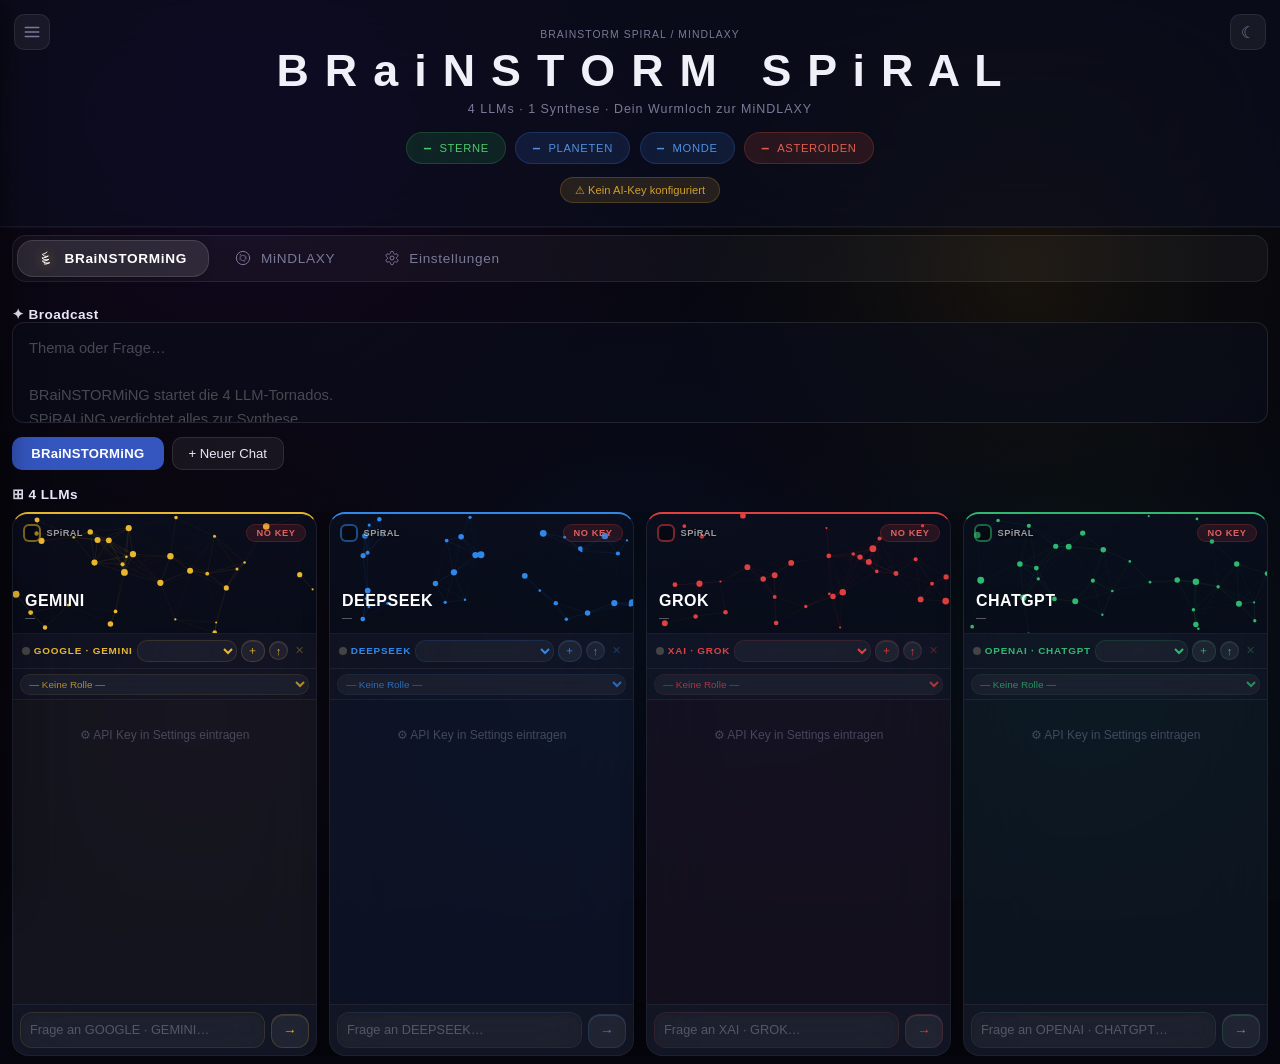
==== commit 28848ab4: "fix: tornado overlay no longer covers text + dynamic flowing background - SpectacleAnim overlay z-in" ====
--- a/docs/index.html
+++ b/docs/index.html
@@ -46,18 +46,21 @@
   }
   * { box-sizing: border-box; margin: 0; padding: 0; }
   body {
-    background: #0c1020;
-    background-image:
-      radial-gradient(ellipse 100% 80% at 50% 0%, rgba(20, 30, 60, 0.8) 0%, transparent 60%),
-      radial-gradient(ellipse 80% 60% at 20% 10%, rgba(80, 50, 180, 0.18) 0%, transparent 55%),
-      radial-gradient(ellipse 70% 50% at 85% 75%, rgba(30, 100, 200, 0.12) 0%, transparent 50%),
-      radial-gradient(ellipse 50% 40% at 50% 50%, rgba(180, 130, 60, 0.06) 0%, transparent 40%);
+    background: #06060e;
     color: var(--text);
     font-family: 'SF Pro Display', -apple-system, BlinkMacSystemFont, 'Segoe UI', 'Inter', sans-serif;
     min-height: 100vh;
     display: flex;
     flex-direction: column;
     align-items: center;
+  }
+  /* Dynamic flowing background canvas */
+  #flowBg {
+    position: fixed;
+    top: 0; left: 0;
+    width: 100vw; height: 100vh;
+    z-index: -1;
+    pointer-events: none;
   }
   header {
     width: 100%;
@@ -892,6 +895,10 @@
     --glass-bg-hover: rgba(255, 255, 255, 0.6);
     --glass-border: rgba(0, 0, 0, 0.08);
     --glass-border-hover: rgba(0, 0, 0, 0.14);
+    background: #eeeef5;
+  }
+  body.light-mode #flowBg {
+    opacity: 0.25; filter: saturate(0.6) brightness(3);
     --glass-shadow: 0 8px 40px rgba(0, 0, 0, 0.08), 0 2px 8px rgba(0, 0, 0, 0.04);
     --glass-shadow-hover: 0 16px 56px rgba(0, 0, 0, 0.12), 0 4px 12px rgba(0, 0, 0, 0.06);
     --glass-inset: inset 0 1px 0 rgba(255, 255, 255, 0.7), inset 0 0 0 0.5px rgba(255, 255, 255, 0.3);
@@ -1084,6 +1091,7 @@
 </style>
 </head>
 <body>
+<canvas id="flowBg"></canvas>
 
 <!-- Theme Toggle (Hell/Dunkel) -->
 <button class="theme-toggle" onclick="toggleTheme()" id="themeToggle" title="Hell / Dunkel umschalten">☾</button>
@@ -1351,6 +1359,74 @@
 </main>
 
 <script>
+// ─── Dynamic Flowing Background ──────────────────────────────────────────────
+(function initFlowBg() {
+  const cv = document.getElementById('flowBg');
+  if (!cv) return;
+  const ctx = cv.getContext('2d');
+  const dpr = window.devicePixelRatio || 1;
+  let W, H;
+
+  function resize() {
+    W = window.innerWidth; H = window.innerHeight;
+    cv.width = W * dpr; cv.height = H * dpr;
+    ctx.setTransform(dpr, 0, 0, dpr, 0, 0);
+  }
+  resize();
+  window.addEventListener('resize', resize);
+
+  // Color blobs that drift slowly
+  const blobs = [
+    { x: 0.2, y: 0.15, r: 0.45, h: 260, s: 80, l: 18, vx: 0.00008, vy: 0.00006, vr: 0.00003 },
+    { x: 0.8, y: 0.3,  r: 0.38, h: 35,  s: 75, l: 14, vx: -0.00006, vy: 0.00007, vr: -0.00002 },
+    { x: 0.5, y: 0.7,  r: 0.5,  h: 210, s: 70, l: 16, vx: 0.00005, vy: -0.00005, vr: 0.00004 },
+    { x: 0.15,y: 0.8,  r: 0.35, h: 300, s: 60, l: 12, vx: 0.00007, vy: -0.00004, vr: -0.00003 },
+    { x: 0.85,y: 0.75, r: 0.4,  h: 170, s: 65, l: 15, vx: -0.00005,vy: 0.00005, vr: 0.00002 },
+  ];
+
+  let t = 0;
+  function draw() {
+    t++;
+    ctx.fillStyle = '#06060e';
+    ctx.fillRect(0, 0, W, H);
+
+    for (const b of blobs) {
+      // Drift positions with sine wave modulation
+      b.x += b.vx + Math.sin(t * 0.001 + b.h) * 0.00003;
+      b.y += b.vy + Math.cos(t * 0.0012 + b.h) * 0.00003;
+      // Bounce softly
+      if (b.x < -0.2 || b.x > 1.2) b.vx *= -1;
+      if (b.y < -0.2 || b.y > 1.2) b.vy *= -1;
+      // Hue shifts slowly
+      b.h = (b.h + 0.015) % 360;
+
+      const cx = b.x * W;
+      const cy = b.y * H;
+      const radius = b.r * Math.max(W, H) * (0.9 + 0.1 * Math.sin(t * 0.002 + b.h));
+      const g = ctx.createRadialGradient(cx, cy, 0, cx, cy, radius);
+      g.addColorStop(0, `hsla(${b.h}, ${b.s}%, ${b.l}%, 0.35)`);
+      g.addColorStop(0.4, `hsla(${b.h + 20}, ${b.s - 10}%, ${b.l - 3}%, 0.15)`);
+      g.addColorStop(0.7, `hsla(${b.h + 40}, ${b.s - 20}%, ${b.l - 6}%, 0.05)`);
+      g.addColorStop(1, 'transparent');
+      ctx.fillStyle = g;
+      ctx.fillRect(0, 0, W, H);
+    }
+
+    // Subtle noise grain overlay
+    ctx.globalAlpha = 0.015;
+    for (let i = 0; i < 120; i++) {
+      const nx = Math.random() * W;
+      const ny = Math.random() * H;
+      ctx.fillStyle = Math.random() > 0.5 ? '#fff' : '#000';
+      ctx.fillRect(nx, ny, 1.5, 1.5);
+    }
+    ctx.globalAlpha = 1;
+
+    requestAnimationFrame(draw);
+  }
+  draw();
+})();
+
 // ─── Config ────────────────────────────────────────────────────────────────
 const VAULT_DEFAULT = 'ralfarminkirchner-netizen/mindlaxy2-vault';
 
@@ -1958,9 +2034,9 @@
     this.doneCb = null;
     this.overlayAlpha = 0;
 
-    // Create FULLSCREEN overlay — dramatic tornado merge covers entire viewport
+    // Create FULLSCREEN overlay — dramatic tornado merge, semi-transparent so text stays readable
     this.overlay = document.createElement('div');
-    this.overlay.style.cssText = 'position:fixed;top:0;left:0;width:100vw;height:100vh;z-index:998;pointer-events:none;';
+    this.overlay.style.cssText = 'position:fixed;top:0;left:0;width:100vw;height:100vh;z-index:50;pointer-events:none;';
     this.canvas = document.createElement('canvas');
     this.canvas.style.cssText = 'display:block;width:100%;height:100%;';
     this.overlay.appendChild(this.canvas);
@@ -2048,7 +2124,7 @@
   // ── Phase: MIGRATE ──
   _drawMigrate(ctx) {
     this.migrate_e = Math.min(1, this.migrate_e + 0.012);
-    this.overlayAlpha = Math.min(0.92, this.overlayAlpha + 0.02);
+    this.overlayAlpha = Math.min(0.45, this.overlayAlpha + 0.015);
     const e = this._ease3(this.migrate_e);
 
     // Dark overlay
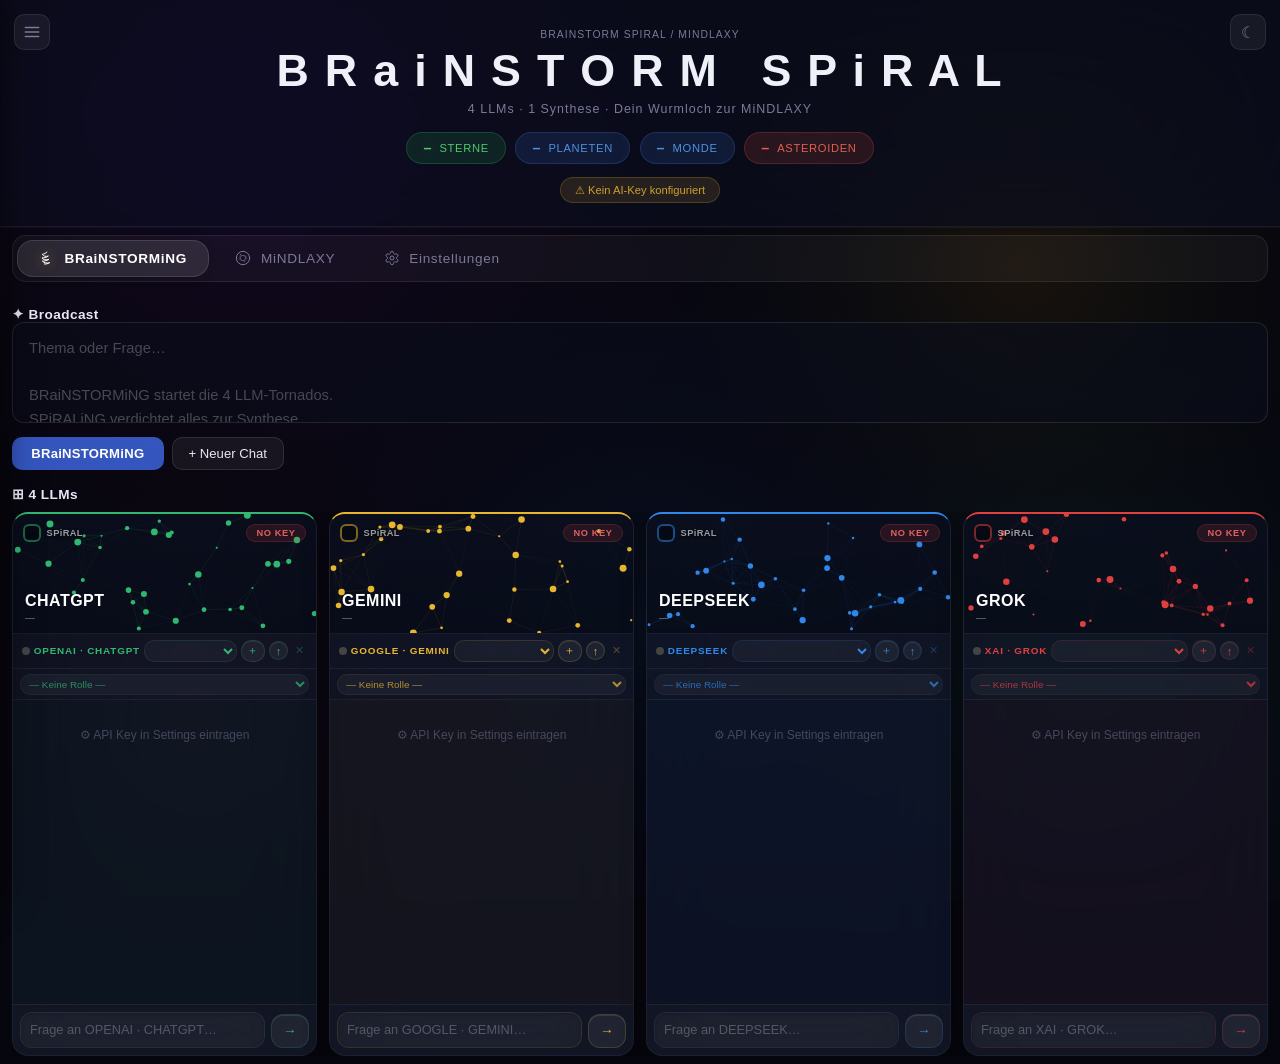
==== commit a060d2eb: "feat: auto-collapse chats, 2-line user messages, reorder LLMs - LLM order now: ChatGPT → Gemini → De" ====
--- a/docs/index.html
+++ b/docs/index.html
@@ -363,11 +363,56 @@
     border-radius: 10px;
     backdrop-filter: blur(10px);
     -webkit-backdrop-filter: blur(10px);
+    /* 2-line clamp by default */
+    display: -webkit-box;
+    -webkit-line-clamp: 2;
+    -webkit-box-orient: vertical;
+    overflow: hidden;
+    cursor: pointer;
+    transition: all 0.25s ease;
+    position: relative;
+  }
+  .matrix-msg.user.expanded {
+    -webkit-line-clamp: unset;
+    overflow: visible;
+  }
+  .matrix-msg.user.clamped::after {
+    content: '… mehr';
+    position: absolute;
+    right: 0.5rem;
+    bottom: 0.3rem;
+    font-size: 0.6rem;
+    color: rgba(255,255,255,0.35);
+    font-style: normal;
+    font-weight: 600;
+    letter-spacing: 0.04em;
   }
   .matrix-msg.assistant { background: transparent; color: var(--text); }
   .matrix-msg.streaming { color: var(--muted); }
   .matrix-msg.error { color: var(--asteroid); font-size: 0.75rem; }
   .matrix-msg.no-key { color: var(--muted); font-size: 0.75rem; opacity: 0.5; text-align: center; padding: 1rem; }
+  /* Collapsed older messages */
+  .matrix-msg.collapsed {
+    max-height: 0;
+    padding-top: 0;
+    padding-bottom: 0;
+    margin: 0;
+    opacity: 0;
+    overflow: hidden;
+    transition: all 0.3s ease;
+  }
+  .msg-collapse-toggle {
+    display: none;
+    font-size: 0.6rem;
+    color: var(--muted);
+    text-align: center;
+    padding: 0.2rem 0;
+    cursor: pointer;
+    letter-spacing: 0.06em;
+    transition: color 0.2s ease;
+  }
+  .msg-collapse-toggle:hover { color: var(--text); }
+  .msg-collapse-toggle.visible { display: block; }
   .matrix-input-area {
     display: flex;
     gap: 0.5rem;
@@ -1829,7 +1874,7 @@
 
 const T_CHARS = 'ΑΒΓΔΕΖΗΘΙΚΛΜΝΞΟΠΡΣΤΥΦΧΨΩαβγδεζηθικλμνξοπρστυφχψω∞∫∑∏∂∇⊕⊗△▽○●◆◇⬡0123456789ABCDEFGHIJKLMNPQRSTUVWXYZabcdefghijklmnpqrstuvwxyz';
 
-const BS_PROVIDERS = ['gemini','deepseek','grok','openai'];
+const BS_PROVIDERS = ['openai','gemini','deepseek','grok'];
 const BS_META = {
   gemini:   { cols:['#e8b730','#f0d060','#fff4aa'], label:'GEMINI',   pLabel:'GOOGLE · GEMINI' },
   deepseek: { cols:['#3088e8','#5aa0f0','#a0c8ff'], label:'DEEPSEEK', pLabel:'DEEPSEEK' },
@@ -3984,7 +4029,7 @@
 
 // ─── MiND MATRIX ─────────────────────────────────────────────────────────────
 
-const M_PROVIDERS = ['gemini','deepseek','grok','openai'];
+const M_PROVIDERS = ['openai','gemini','deepseek','grok'];
 const M_LABELS    = { gemini:'GOOGLE · GEMINI', deepseek:'DEEPSEEK', grok:'XAI · GROK', openai:'OPENAI · CHATGPT' };
 const M_VAULT_DIR = { gemini:'Chats/Gemini', deepseek:'Chats/DeepSeek', grok:'Chats/Grok', openai:'Chats/ChatGPT' };
 const M_SYS       = {
@@ -4020,7 +4065,7 @@
   mEnsure(store, p).activeId = id;
   mSaveStore(store);
   const el = document.getElementById('mm-'+p);
-  if (el) { el.innerHTML=''; const c=store[p].convs[id]; if(c) for(const m of c.msgs) mRenderMsg(p,m.role,m.content); }
+  if (el) { el.innerHTML=''; const c=store[p].convs[id]; if(c) for(const m of c.msgs) mRenderMsg(p,m.role,m.content); mCollapseOlder(p); }
   mScroll(p);
   mUpdatePicker(p);
 }
@@ -4048,6 +4093,20 @@
   div.className = 'matrix-msg ' + role;
   div.textContent = content;
   el.appendChild(div);
+
+  // User messages: click to expand/collapse, detect clamp
+  if (role === 'user') {
+    requestAnimationFrame(() => {
+      if (div.scrollHeight > div.clientHeight + 2) {
+        div.classList.add('clamped');
+      }
+    });
+    div.addEventListener('click', () => {
+      div.classList.toggle('expanded');
+      div.classList.toggle('clamped', !div.classList.contains('expanded') && div.scrollHeight > div.clientHeight + 2);
+    });
+  }
+
   return div;
 }
 
@@ -4093,6 +4152,41 @@
 }
 
 function mScroll(p)           { const el=document.getElementById('mm-'+p); if(el) el.scrollTop=el.scrollHeight; }
+
+// Collapse older messages, keep only the latest Q+A pair visible
+function mCollapseOlder(p) {
+  const el = document.getElementById('mm-'+p);
+  if (!el) return;
+  const msgs = el.querySelectorAll('.matrix-msg:not(.no-key)');
+  if (msgs.length <= 2) return; // Nothing to collapse if only 1 pair
+
+  // Remove existing toggle
+  const oldToggle = el.querySelector('.msg-collapse-toggle');
+  if (oldToggle) oldToggle.remove();
+
+  // Collapse all except last 2 messages (latest Q+A)
+  const toCollapse = [];
+  for (let i = 0; i < msgs.length - 2; i++) {
+    msgs[i].classList.add('collapsed');
+    toCollapse.push(msgs[i]);
+  }
+
+  if (toCollapse.length > 0) {
+    // Add "show older" toggle at top
+    const toggle = document.createElement('div');
+    toggle.className = 'msg-collapse-toggle visible';
+    const count = toCollapse.length;
+    toggle.textContent = `▾ ${count} ältere Nachricht${count > 1 ? 'en' : ''} anzeigen`;
+    toggle.addEventListener('click', () => {
+      const isCollapsed = toCollapse[0].classList.contains('collapsed');
+      toCollapse.forEach(m => m.classList.toggle('collapsed', !isCollapsed));
+      toggle.textContent = isCollapsed
+        ? `▴ ${count} ältere Nachricht${count > 1 ? 'en' : ''} einklappen`
+        : `▾ ${count} ältere Nachricht${count > 1 ? 'en' : ''} anzeigen`;
+    });
+    el.insertBefore(toggle, el.firstChild);
+  }
+}
 function mSetLoading(p,active){ const c=document.getElementById('mc-'+p); if(c) c.style.opacity=active?'0.7':'1'; }
 
 function mUpdatePicker(p) {
@@ -4158,6 +4252,7 @@
   if (!ps.activeId || !ps.convs[ps.activeId]) { mNewConv(p); mUpdatePicker(p); }
 
   mAppendToStore(p, 'user', text);
+  mCollapseOlder(p); // collapse older messages before adding new ones
   mRenderMsg(p, 'user', text);
   mUpdatePicker(p);
   const loadEl = mAddMsg(p, 'assistant streaming', '⟳ …');
@@ -4195,7 +4290,7 @@
   for (const p of M_PROVIDERS) {
     const st=mGetStore(); const ps=mEnsure(st,p);
     if (!ps.activeId || !ps.convs[ps.activeId]) { mNewConv(p); mUpdatePicker(p); }
-    mAppendToStore(p,'user',text); mRenderMsg(p,'user',text); mUpdatePicker(p);
+    mAppendToStore(p,'user',text); mCollapseOlder(p); mRenderMsg(p,'user',text); mUpdatePicker(p);
     loadEls[p] = mAddMsg(p,'assistant streaming','⟳ …');
     mSetLoading(p,true);
   }
@@ -4257,7 +4352,7 @@
   const el = document.getElementById('mm-'+p);
   if (el) el.innerHTML = '';
   const newC = mGetActive(p);
-  if (newC) for (const m of newC.msgs) mRenderMsg(p,m.role,m.content);
+  if (newC) for (const m of newC.msgs) mRenderMsg(p,m.role,m.content); mCollapseOlder(p);
   mUpdatePicker(p);
 }
 
@@ -4531,7 +4626,7 @@
   // Render active conversation messages
   for (const p of M_PROVIDERS) {
     const conv = mGetActive(p);
-    if (conv) { for (const m of conv.msgs) mRenderMsg(p, m.role, m.content); mScroll(p); }
+    if (conv) { for (const m of conv.msgs) mRenderMsg(p, m.role, m.content); mCollapseOlder(p); mScroll(p); }
   }
 
   // Initialize mini particle animations
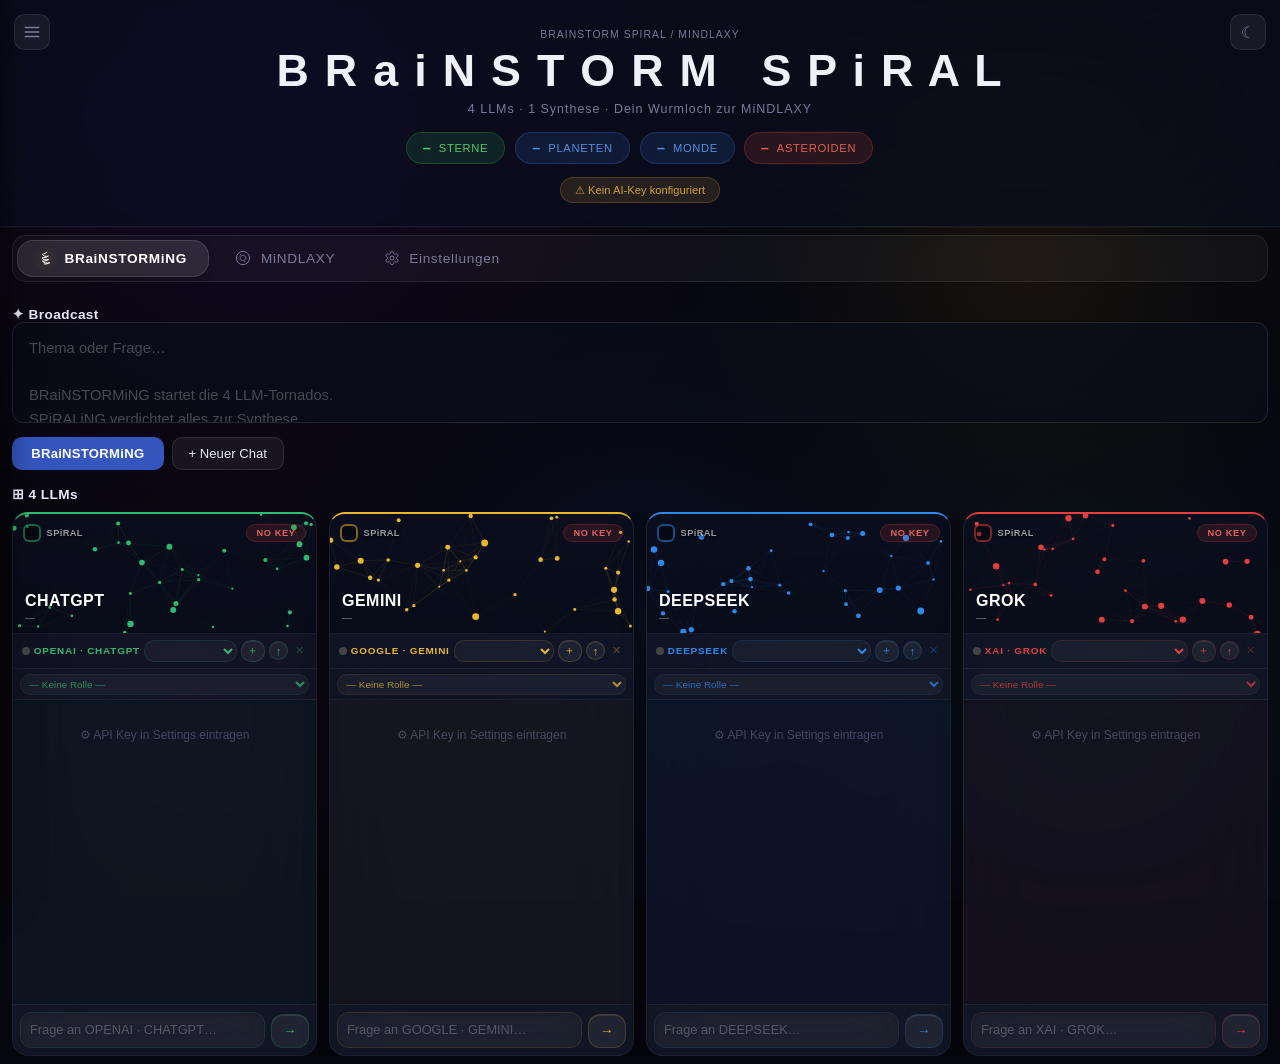
==== commit a97b624a: "feat: smart spiral buttons, editor export, pane glow, auto-titles - SPiRAL buttons appear whenever ≥" ====
--- a/docs/index.html
+++ b/docs/index.html
@@ -1260,8 +1260,14 @@
       <div id="kintegrity-editor-header">
         <span style="font-size:0.78rem;font-weight:700;letter-spacing:.1em;color:#8080e0;text-transform:uppercase">🔗 kiNTEGRiTY</span>
         <span id="kintegrity-run-count" style="font-size:0.62rem;color:var(--muted);margin-left:auto">0 Synthesen</span>
+        <button onclick="copyKintegrity()" title="Text kopieren"
+          style="font-size:0.62rem;padding:0.2rem 0.5rem;background:rgba(80,80,216,0.15);border:1px solid rgba(80,80,216,0.25);color:#8080e0;border-radius:8px;cursor:pointer;transition:all 0.25s ease"
+          onmouseover="this.style.background='rgba(80,80,216,0.3)'" onmouseout="this.style.background='rgba(80,80,216,0.15)'">📋 Copy</button>
+        <button onclick="downloadKintegrity()" title="Als Markdown herunterladen"
+          style="font-size:0.62rem;padding:0.2rem 0.5rem;background:rgba(80,80,216,0.15);border:1px solid rgba(80,80,216,0.25);color:#8080e0;border-radius:8px;cursor:pointer;transition:all 0.25s ease"
+          onmouseover="this.style.background='rgba(80,80,216,0.3)'" onmouseout="this.style.background='rgba(80,80,216,0.15)'">⬇ MD</button>
         <button id="kintegrity-clear-btn" onclick="clearKintegrity()" title="kiNTEGRiTY leeren"
-          style="font-size:0.65rem;padding:0.2rem 0.5rem;background:rgba(200,60,60,0.15);border:1px solid rgba(200,60,60,0.25);color:#e06060;border-radius:8px;cursor:pointer;transition:all 0.25s ease"
+          style="font-size:0.62rem;padding:0.2rem 0.5rem;background:rgba(200,60,60,0.15);border:1px solid rgba(200,60,60,0.25);color:#e06060;border-radius:8px;cursor:pointer;transition:all 0.25s ease"
           onmouseover="this.style.background='rgba(200,60,60,0.3)'" onmouseout="this.style.background='rgba(200,60,60,0.15)'">✕ Leeren</button>
       </div>
       <div id="kintegrity-editor" contenteditable="true" spellcheck="true"></div>
@@ -4273,6 +4279,36 @@
     if (c && c.msgs.at(-1)?.role==='user') { c.msgs.pop(); mSaveStore(st2); }
   }
   mSetLoading(p, false);
+  checkShowSpiralBtns();
+  autoTitleConv(p);
+}
+
+// Check if spiral buttons should be visible (≥2 panes have assistant responses)
+function checkShowSpiralBtns() {
+  let panesWithResponses = 0;
+  for (const p of M_PROVIDERS) {
+    const conv = mGetActive(p);
+    if (conv && conv.msgs && conv.msgs.some(m => m.role === 'assistant')) panesWithResponses++;
+  }
+  const sc = document.getElementById('spiralBtnContainer');
+  if (sc && panesWithResponses >= 2) {
+    sc.style.display = 'block';
+    updateSpiralSelection();
+  }
+}
+
+// Auto-title conversation from first user message
+function autoTitleConv(p) {
+  const store = mGetStore();
+  const ps = store[p];
+  if (!ps || !ps.activeId) return;
+  const conv = ps.convs[ps.activeId];
+  if (!conv || conv.title !== 'Neues Gespräch') return;
+  const firstUser = conv.msgs.find(m => m.role === 'user');
+  if (!firstUser) return;
+  conv.title = firstUser.content.substring(0, 35).replace(/\n/g, ' ').trim() + (firstUser.content.length > 35 ? '…' : '');
+  mSaveStore(store);
+  mUpdatePicker(p);
 }
 
 var _lastBrainstormText = ''; // Store text for SPiRALiNG to use
@@ -4312,15 +4348,15 @@
   }));
 
   if (btn) btn.disabled = false;
-  // Show SPiRALiNG button below panes after all LLMs responded
+  for (const p of M_PROVIDERS) autoTitleConv(p);
+  checkShowSpiralBtns();
+  // Pulse animation on spiral buttons
   const spiralContainer = document.getElementById('spiralBtnContainer');
-  if (spiralContainer) {
-    spiralContainer.style.display = 'block';
+  if (spiralContainer && spiralContainer.style.display !== 'none') {
     const spiralBtn = document.getElementById('tBtn');
     const spiralBtnFull = document.getElementById('tBtnFull');
     if (spiralBtn) spiralBtn.style.animation = 'spiralBtnPulse 1.5s ease-in-out infinite';
     if (spiralBtnFull) spiralBtnFull.style.animation = 'spiralBtnPulse 1.5s ease-in-out infinite';
-    // Scroll to make the button visible
     spiralContainer.scrollIntoView({ behavior: 'smooth', block: 'nearest' });
   }
 }
@@ -4649,6 +4685,9 @@
       }
     }
   }
+
+  // Show spiral buttons if panes already have responses
+  checkShowSpiralBtns();
 }
 
 // ── Sidebar (variable declarations — must be before Init IIFE) ───────────────
@@ -4808,7 +4847,7 @@
   document.querySelectorAll('.spiral-pane-cb:checked').forEach(cb => {
     _spiralSelection.add(cb.dataset.provider);
   });
-  // Update button label to show count
+  // Update button labels to show count
   const btns = [document.getElementById('tBtn'), document.getElementById('tBtnFull')];
   const n = _spiralSelection.size;
   btns.forEach(b => {
@@ -4816,6 +4855,20 @@
     if (b.id === 'tBtnFull') b.textContent = n > 0 ? `SPiRALiSiNG (${n}) & Black-Hole-Box` : 'SPiRALiSiNG & Black-Hole-Box';
     else b.textContent = n > 0 ? `SPiRALiSiNG (${n})` : 'SPiRALiSiNG';
   });
+  // Visual glow on selected panes
+  for (const p of M_PROVIDERS) {
+    const pane = document.getElementById('mc-' + p);
+    if (!pane) continue;
+    const meta = BS_META[p];
+    const col = meta?.cols?.[0] || '#888';
+    if (_spiralSelection.has(p)) {
+      pane.style.boxShadow = `0 0 18px ${col}30, 0 4px 24px rgba(0,0,0,0.4)`;
+      pane.style.borderColor = `${col}40`;
+    } else {
+      pane.style.boxShadow = '0 4px 24px rgba(0,0,0,0.4)';
+      pane.style.borderColor = '';
+    }
+  }
 }
 
 // Get selected providers (fallback to all available if none checked)
@@ -4830,6 +4883,7 @@
   if (wrap) {
     wrap.style.display = '';
     wrap.scrollIntoView({ behavior: 'smooth', block: 'nearest' });
+    setupEditorContextMenu(); // ensure context menu is attached
   }
 }
 
@@ -4867,6 +4921,27 @@
   if (wrap) wrap.classList.remove('has-content');
   if (countEl) countEl.textContent = '0 Synthesen';
   _kintegrityRunCount = 0;
+}
+
+function copyKintegrity() {
+  const editor = document.getElementById('kintegrity-editor');
+  if (!editor || !editor.textContent.trim()) { showToast('⚠ Kein Text zum Kopieren'); return; }
+  navigator.clipboard.writeText(editor.textContent).then(() => showToast('✓ kiNTEGRiTY kopiert'));
+}
+
+function downloadKintegrity() {
+  const editor = document.getElementById('kintegrity-editor');
+  if (!editor || !editor.textContent.trim()) { showToast('⚠ Kein Text zum Exportieren'); return; }
+  const today = new Date().toISOString().split('T')[0];
+  let md = `# kiNTEGRiTY-Synthese\n\n*BRaiNSTORM SPiRAL · ${today} · ${_kintegrityRunCount} Synthese(n)*\n\n---\n\n`;
+  md += editor.textContent;
+  const blob = new Blob([md], { type: 'text/markdown' });
+  const a = document.createElement('a');
+  a.href = URL.createObjectURL(blob);
+  a.download = `kiNTEGRiTY_${today}.md`;
+  a.click();
+  URL.revokeObjectURL(a.href);
+  showToast('⬇ kiNTEGRiTY.md heruntergeladen');
 }
 
 // Get latest assistant response from each selected pane
@@ -4947,9 +5022,12 @@
 }
 
 // Handle right-click on kiNTEGRiTY editor
+let _ctxMenuAttached = false;
 function setupEditorContextMenu() {
+  if (_ctxMenuAttached) return;
   const editor = document.getElementById('kintegrity-editor');
   if (!editor) return;
+  _ctxMenuAttached = true;
   editor.addEventListener('contextmenu', (e) => {
     const sel = window.getSelection();
     const selectedText = sel ? sel.toString().trim() : '';
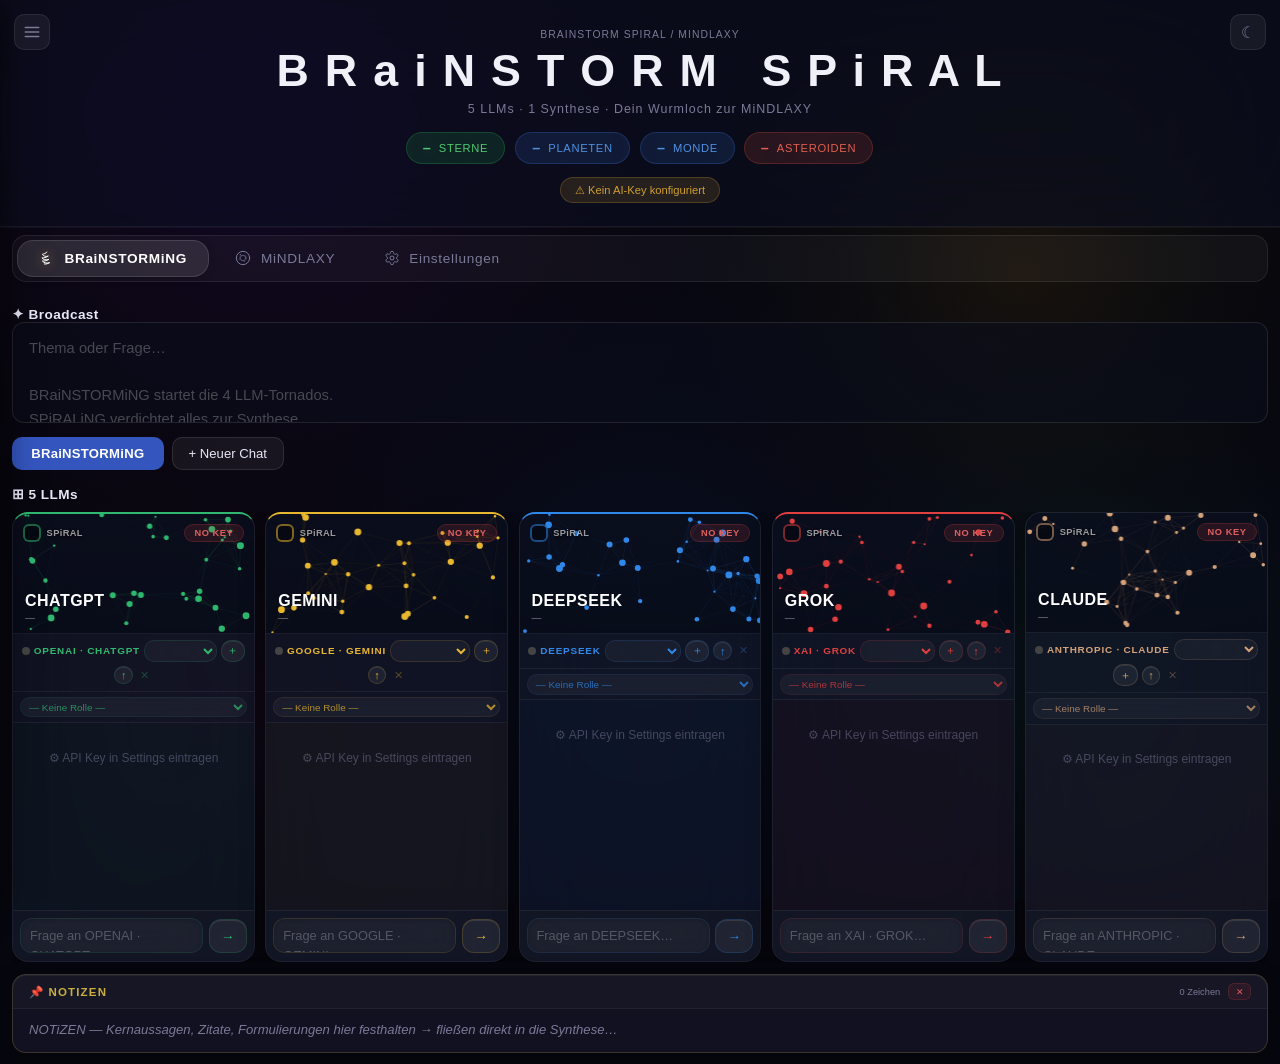
==== commit 28f76c58: "feat: NOTiZEN scratchpad + streaming for all LLM calls + Claude 5th LLM + keyboard shortcuts - Add N" ====
--- a/docs/index.html
+++ b/docs/index.html
@@ -28,6 +28,8 @@
     --grok-light: #f06060;
     --openai-primary: #30b870;
     --openai-light: #50d890;
+    --anthropic-primary: #d4a27a;
+    --anthropic-light: #e8c098;
     /* Apple Liquid Glass tokens */
     --glass-bg: rgba(255, 255, 255, 0.06);
     --glass-bg-hover: rgba(255, 255, 255, 0.10);
@@ -256,16 +258,19 @@
   .panel { display: none; }
   .panel.active { display: block; }
 
-  /* ── BRaiNSTORM SPiRAL / 4-Pane Layout ────────────────────────── */
+  /* ── BRaiNSTORM SPiRAL / 5-Pane Layout ────────────────────────── */
   main.matrix-mode { max-width: 100%; padding: 0.5rem 0.75rem; }
   #p-tornado.active { display: flex; flex-direction: column; min-height: calc(100vh - 150px); }
   .matrix-grid {
     display: grid;
-    grid-template-columns: repeat(4, 1fr);
-    gap: 0.75rem;
+    grid-template-columns: repeat(5, 1fr);
+    gap: 0.65rem;
     flex: 1;
     overflow: hidden;
     min-height: 0;
+  }
+  @media (max-width: 1200px) {
+    .matrix-grid { grid-template-columns: repeat(3, 1fr); }
   }
   @media (max-width: 900px) {
     .matrix-grid { grid-template-columns: repeat(2, 1fr); }
@@ -693,6 +698,7 @@
   .matrix-col[data-provider="deepseek"]:hover { border-color: rgba(48,136,232,0.30); box-shadow: 0 12px 40px rgba(0,0,0,0.4), 0 0 20px rgba(48,136,232,0.08); }
   .matrix-col[data-provider="grok"]:hover { border-color: rgba(224,64,64,0.30); box-shadow: 0 12px 40px rgba(0,0,0,0.4), 0 0 20px rgba(224,64,64,0.08); }
   .matrix-col[data-provider="openai"]:hover { border-color: rgba(48,184,112,0.30); box-shadow: 0 12px 40px rgba(0,0,0,0.4), 0 0 20px rgba(48,184,112,0.08); }
+  .matrix-col[data-provider="anthropic"]:hover { border-color: rgba(212,162,122,0.30); box-shadow: 0 12px 40px rgba(0,0,0,0.4), 0 0 20px rgba(212,162,122,0.08); }
   /* ── Sidebar ─────────────────────────── */
   .sidebar-toggle {
     position: fixed;
@@ -1035,6 +1041,63 @@
   }
 
   /* ── kiNTEGRiTY Persistent Editor ── */
+  /* ── NOTiZEN Scratchpad ── */
+  #notizen-bar {
+    margin: 0.8rem 0 0.2rem;
+    background: rgba(30,28,50,0.55);
+    backdrop-filter: blur(20px);
+    -webkit-backdrop-filter: blur(20px);
+    border: 1px solid rgba(180,160,80,0.25);
+    border-radius: 14px;
+    box-shadow: 0 4px 20px rgba(0,0,0,0.3), inset 0 1px 0 rgba(255,255,255,0.06);
+    overflow: hidden;
+    transition: all 0.35s ease;
+  }
+  #notizen-bar:focus-within {
+    border-color: rgba(220,200,100,0.45);
+    box-shadow: 0 6px 28px rgba(180,160,60,0.2), inset 0 1px 0 rgba(255,255,255,0.08);
+  }
+  #notizen-header {
+    padding: 0.45rem 1rem;
+    display: flex;
+    align-items: center;
+    gap: 0.5rem;
+    border-bottom: 1px solid rgba(255,255,255,0.05);
+    background: rgba(255,255,255,0.02);
+  }
+  #notizen-field {
+    width: 100%;
+    min-height: 38px;
+    max-height: 30vh;
+    overflow-y: auto;
+    padding: 0.6rem 1rem;
+    font-size: 0.88rem;
+    line-height: 1.7;
+    color: var(--text);
+    white-space: pre-wrap;
+    word-wrap: break-word;
+    outline: none;
+    cursor: text;
+    resize: none;
+  }
+  #notizen-field:empty::before {
+    content: 'NOTiZEN — Kernaussagen, Zitate, Formulierungen hier festhalten → fließen direkt in die Synthese…';
+    color: var(--muted);
+    font-style: italic;
+    pointer-events: none;
+    font-size: 0.82rem;
+  }
+  #notizen-field ::selection {
+    background: rgba(200,180,60,0.35);
+    color: #fff;
+  }
+  #notizen-counter {
+    font-size: 0.58rem;
+    color: var(--muted);
+    margin-left: auto;
+    white-space: nowrap;
+  }
+
   #kintegrity-editor-wrap {
     margin-top: 1.2rem;
     background: rgba(30,24,60,0.55);
@@ -1163,7 +1226,7 @@
 <header>
   <div style="font-size:0.65rem;color:var(--muted);letter-spacing:0.1em;text-transform:uppercase;margin-bottom:0.3rem">BRaiNSTORM SPiRAL / MiNDLAXY</div>
   <div class="logo">B R a i N S T O R M &nbsp; S P i R A L</div>
-  <div class="tagline">4 LLMs · 1 Synthese · Dein Wurmloch zur MiNDLAXY</div>
+  <div class="tagline">5 LLMs · 1 Synthese · Dein Wurmloch zur MiNDLAXY</div>
   <div class="counts" id="counts">
     <div class="count-item count-stern"    onclick="showVaultPopup('Sterne')">   <div class="count-num" id="c-stern">–</div>   <div class="count-label">Sterne</div></div>
     <div class="count-item count-planet"   onclick="showVaultPopup('Planeten')"> <div class="count-num" id="c-planet">–</div>  <div class="count-label">Planeten</div></div>
@@ -1223,8 +1286,21 @@
     </div>
 
     <!-- ② Vier LLM-Panes (Hauptarbeitsfläche) -->
-    <div style="font-size:0.85rem;font-weight:700;color:var(--text);margin-bottom:0.6rem;display:flex;align-items:center;gap:0.5rem;letter-spacing:0.03em">⊞ 4 LLMs</div>
+    <div style="font-size:0.85rem;font-weight:700;color:var(--text);margin-bottom:0.6rem;display:flex;align-items:center;gap:0.5rem;letter-spacing:0.03em">⊞ 5 LLMs</div>
     <div class="matrix-grid" id="mGrid"></div>
+
+    <!-- NOTiZEN Scratchpad — manuell Kernaussagen festhalten für Synthese -->
+    <div id="notizen-bar">
+      <div id="notizen-header">
+        <span style="font-size:0.72rem;font-weight:700;letter-spacing:.1em;color:#c8b040;text-transform:uppercase">📌 NOTiZEN</span>
+        <span id="notizen-counter">0 Zeichen</span>
+        <button onclick="clearNotizen()" title="Notizen leeren"
+          style="font-size:0.58rem;padding:0.15rem 0.4rem;background:rgba(200,60,60,0.12);border:1px solid rgba(200,60,60,0.2);color:#e06060;border-radius:6px;cursor:pointer;transition:all 0.25s ease"
+          onmouseover="this.style.background='rgba(200,60,60,0.25)'" onmouseout="this.style.background='rgba(200,60,60,0.12)'">✕</button>
+      </div>
+      <div id="notizen-field" contenteditable="true" spellcheck="true"
+           oninput="updateNotizenCounter()"></div>
+    </div>
 
     <!-- SPiRALiSiNG buttons — appear below panes after all LLMs respond -->
     <div id="spiralBtnContainer" style="display:none;margin:1.2rem 0 0.8rem;padding:0.5rem">
@@ -1841,7 +1917,8 @@
   deepseek: '\n\nACHTUNG: Du neigst zu überlangen Antworten. HALTE DICH STRIKT an 6–10 Sätze. KÜRZE radikal. Wenn du merkst, dass du mehr als 10 Sätze schreibst, STOPPE SOFORT und kürze. Qualität vor Quantität. Kein einziger Satz über das Limit.',
   grok: '\n\nWICHTIG: Schreibe MINDESTENS 6 substanzielle, ausführliche Sätze. Geh tiefer, füge mehr Nuancen hinzu, entwickle deine Gedanken weiter. Jeder Satz sollte lang und gehaltvoll sein, nicht nur kurz und knapp.',
   gemini: '\n\nWICHTIG: Schreibe MINDESTENS 6 substanzielle, ausführliche Sätze. Sei nicht zu knapp — entwickle deine Gedanken, füge Beispiele oder Querverbindungen hinzu. Jeder Satz sollte reichhaltig und tiefgründig sein.',
-  openai: ''
+  openai: '',
+  anthropic: ''
 };
 
 const KINTEGRITY_SYSTEM = `Du bist kiNTEGRiTY 1.0 — Orchestrator und Verdichter innerhalb der BLACK-HOLE-BOX von BRaiNSTORM SPiRAL.
@@ -1880,12 +1957,13 @@
 
 const T_CHARS = 'ΑΒΓΔΕΖΗΘΙΚΛΜΝΞΟΠΡΣΤΥΦΧΨΩαβγδεζηθικλμνξοπρστυφχψω∞∫∑∏∂∇⊕⊗△▽○●◆◇⬡0123456789ABCDEFGHIJKLMNPQRSTUVWXYZabcdefghijklmnpqrstuvwxyz';
 
-const BS_PROVIDERS = ['openai','gemini','deepseek','grok'];
+const BS_PROVIDERS = ['openai','gemini','deepseek','grok','anthropic'];
 const BS_META = {
-  gemini:   { cols:['#e8b730','#f0d060','#fff4aa'], label:'GEMINI',   pLabel:'GOOGLE · GEMINI' },
-  deepseek: { cols:['#3088e8','#5aa0f0','#a0c8ff'], label:'DEEPSEEK', pLabel:'DEEPSEEK' },
-  grok:     { cols:['#e04040','#f06060','#ffaaaa'], label:'GROK',     pLabel:'XAI · GROK' },
-  openai:   { cols:['#30b870','#50d890','#a0f0c0'], label:'CHATGPT',  pLabel:'OPENAI · CHATGPT' },
+  gemini:    { cols:['#e8b730','#f0d060','#fff4aa'], label:'GEMINI',   pLabel:'GOOGLE · GEMINI' },
+  deepseek:  { cols:['#3088e8','#5aa0f0','#a0c8ff'], label:'DEEPSEEK', pLabel:'DEEPSEEK' },
+  grok:      { cols:['#e04040','#f06060','#ffaaaa'], label:'GROK',     pLabel:'XAI · GROK' },
+  openai:    { cols:['#30b870','#50d890','#a0f0c0'], label:'CHATGPT',  pLabel:'OPENAI · CHATGPT' },
+  anthropic: { cols:['#d4a27a','#e8c098','#f0d8b8'], label:'CLAUDE',   pLabel:'ANTHROPIC · CLAUDE' },
 };
 const PLABELS = { anthropic:'ANTHROPIC · CLAUDE', gemini:'GOOGLE · GEMINI', deepseek:'DEEPSEEK', grok:'XAI · GROK', openai:'OPENAI · CHATGPT' };
 
@@ -3385,15 +3463,22 @@
   }
 
   // Build prompt with existing kiNTEGRiTY content for iterative refinement
+  const notizen = getNotizen();
   let synthPrompt = `Thema: "${text}"\n\n`;
+  if (notizen) {
+    synthPrompt += `═══ MANUELLE NOTiZEN DES NUTZERS (HÖCHSTE PRIORITÄT) ═══\nDiese Notizen MÜSSEN wortgetreu oder nur leicht geglättet in die Synthese einfließen. Nicht umformulieren, nicht weglassen, nicht stark verändern. Nur sanft einpassen.\n${notizen}\n\n`;
+  }
   if (existingKI) {
     synthPrompt += `═══ BISHERIGE kiNTEGRiTY-SYNTHESE ═══\n${existingKI}\n\n═══ NEUE PERSPEKTIVEN ZUR INTEGRATION ═══\n\n`;
   }
   synthPrompt += responses.map(r => `=== ${r.provider} ===\n${r.content}`).join('\n\n');
 
-  const iterativeSystem = existingKI
+  let iterativeSystem = existingKI
     ? KINTEGRITY_SYSTEM + '\n\nWICHTIG: Es gibt bereits eine vorherige kiNTEGRiTY-Synthese. Integriere die neuen Perspektiven in eine ERWEITERTE, tiefere Synthese. Wiederhole nicht einfach die bisherige Synthese, sondern baue darauf auf, vertiefe und erweitere sie mit den neuen Einsichten.'
     : KINTEGRITY_SYSTEM;
+  if (notizen) {
+    iterativeSystem += '\n\nKRITISCH: Der Nutzer hat manuelle NOTiZEN hinterlegt. Diese enthalten Kernaussagen, Zitate und Formulierungen die UNBEDINGT in die Synthese einfließen müssen — möglichst wortgetreu, nur leicht geglättet und eingepasst. Diese Notizen haben HÖCHSTE PRIORITÄT.';
+  }
 
   try {
     const synthRaw = await Promise.race([
@@ -3501,13 +3586,21 @@
   const synthProvider = resolveSynthProvider();
   let synthRaw = null;
   if (responses.length >= 2 && synthProvider) {
-    const synthPrompt = `Thema: "${text}"\n\n` +
-      responses.map(r=>`=== ${r.provider} ===\n${r.content}`).join('\n\n');
+    const notizen = getNotizen();
+    let synthPrompt = `Thema: "${text}"\n\n`;
+    if (notizen) {
+      synthPrompt += `═══ MANUELLE NOTiZEN DES NUTZERS (HÖCHSTE PRIORITÄT) ═══\nDiese Notizen MÜSSEN wortgetreu oder nur leicht geglättet in die Synthese einfließen. Nicht umformulieren, nicht weglassen, nicht stark verändern. Nur sanft einpassen.\n${notizen}\n\n`;
+    }
+    synthPrompt += responses.map(r=>`=== ${r.provider} ===\n${r.content}`).join('\n\n');
+    let synthSys = KINTEGRITY_SYSTEM;
+    if (notizen) {
+      synthSys += '\n\nKRITISCH: Der Nutzer hat manuelle NOTiZEN hinterlegt. Diese enthalten Kernaussagen, Zitate und Formulierungen die UNBEDINGT in die Synthese einfließen müssen — möglichst wortgetreu, nur leicht geglättet und eingepasst. Diese Notizen haben HÖCHSTE PRIORITÄT.';
+    }
     // Switch anim to 'synth' label after a short delay
     setTimeout(() => hub.startSynth(), 1200);
     try {
       synthRaw = await Promise.race([
-        callProvider(synthProvider, KINTEGRITY_SYSTEM, synthPrompt),
+        callProvider(synthProvider, synthSys, synthPrompt),
         new Promise((_,rej)=>setTimeout(()=>rej(new Error('timeout')),60000))
       ]);
     } catch(e) { synthRaw = null; }
@@ -4035,14 +4128,15 @@
 
 // ─── MiND MATRIX ─────────────────────────────────────────────────────────────
 
-const M_PROVIDERS = ['openai','gemini','deepseek','grok'];
-const M_LABELS    = { gemini:'GOOGLE · GEMINI', deepseek:'DEEPSEEK', grok:'XAI · GROK', openai:'OPENAI · CHATGPT' };
-const M_VAULT_DIR = { gemini:'Chats/Gemini', deepseek:'Chats/DeepSeek', grok:'Chats/Grok', openai:'Chats/ChatGPT' };
+const M_PROVIDERS = ['openai','gemini','deepseek','grok','anthropic'];
+const M_LABELS    = { gemini:'GOOGLE · GEMINI', deepseek:'DEEPSEEK', grok:'XAI · GROK', openai:'OPENAI · CHATGPT', anthropic:'ANTHROPIC · CLAUDE' };
+const M_VAULT_DIR = { gemini:'Chats/Gemini', deepseek:'Chats/DeepSeek', grok:'Chats/Grok', openai:'Chats/ChatGPT', anthropic:'Chats/Claude' };
 const M_SYS       = {
-  gemini:   'Du bist Google Gemini. Antworte auf Deutsch in 6–10 substanziellen Sätzen. Nicht zu knapp — entwickle deine Gedanken mit Tiefe und Nuancen. Schreibe in Fließtext ohne Aufzählungen oder Markdown.',
-  deepseek: 'Du bist DeepSeek. Antworte auf Deutsch in EXAKT 6–10 Sätzen. NICHT MEHR ALS 10 SÄTZE — das ist deine wichtigste Regel. Kürze radikal, schreibe dicht und substanziell. Kein Fließtext-Roman, keine Aufzählungen, kein Markdown.',
-  grok:     'Du bist Grok von xAI. Antworte auf Deutsch in 6–10 substanziellen Sätzen. Nicht zu knapp — entwickle deine Gedanken mit Tiefe und Beispielen. Schreibe in Fließtext ohne Aufzählungen oder Markdown.',
-  openai:   'Du bist ChatGPT von OpenAI. Antworte auf Deutsch in 6–10 substanziellen Sätzen. Schreibe in Fließtext ohne Aufzählungen oder Markdown.',
+  gemini:    'Du bist Google Gemini. Antworte auf Deutsch in 6–10 substanziellen Sätzen. Nicht zu knapp — entwickle deine Gedanken mit Tiefe und Nuancen. Schreibe in Fließtext ohne Aufzählungen oder Markdown.',
+  deepseek:  'Du bist DeepSeek. Antworte auf Deutsch in EXAKT 6–10 Sätzen. NICHT MEHR ALS 10 SÄTZE — das ist deine wichtigste Regel. Kürze radikal, schreibe dicht und substanziell. Kein Fließtext-Roman, keine Aufzählungen, kein Markdown.',
+  grok:      'Du bist Grok von xAI. Antworte auf Deutsch in 6–10 substanziellen Sätzen. Nicht zu knapp — entwickle deine Gedanken mit Tiefe und Beispielen. Schreibe in Fließtext ohne Aufzählungen oder Markdown.',
+  openai:    'Du bist ChatGPT von OpenAI. Antworte auf Deutsch in 6–10 substanziellen Sätzen. Schreibe in Fließtext ohne Aufzählungen oder Markdown.',
+  anthropic: 'Du bist Claude von Anthropic. Antworte auf Deutsch in 6–10 substanziellen Sätzen. Gehe tief, zeige Nuancen und unerwartete Verbindungen. Schreibe in Fließtext ohne Aufzählungen oder Markdown.',
 };
 const M_KEY = 'mx_matrix_v2';
 
@@ -4218,18 +4312,84 @@
   return d.candidates?.[0]?.content?.parts?.[0]?.text || '';
 }
 
-async function callOAIHistory(history, apiKey, baseUrl, model, sysPrompt) {
+async function callOAIHistory(history, apiKey, baseUrl, model, sysPrompt, onChunk) {
   const messages = sysPrompt ? [{role:'system',content:sysPrompt},...history] : history;
+  const useStream = !!onChunk;
   const r = await fetch(baseUrl+'/chat/completions', {
     method:'POST', headers:{'Authorization':`Bearer ${apiKey}`,'content-type':'application/json'},
-    body: JSON.stringify({ model, messages, max_tokens:1500 })
+    body: JSON.stringify({ model, messages, max_tokens:1500, stream: useStream })
   });
   if (!r.ok) { const e=await r.text(); throw new Error('v1 '+r.status+': '+e.substring(0,100)); }
-  const d = await r.json();
-  return d.choices?.[0]?.message?.content || '';
-}
-
-async function callMatrixProvider(p, history) {
+  if (!useStream) {
+    const d = await r.json();
+    return d.choices?.[0]?.message?.content || '';
+  }
+  // SSE streaming
+  const reader = r.body.getReader();
+  const decoder = new TextDecoder();
+  let full = '', buf = '';
+  while (true) {
+    const {done, value} = await reader.read();
+    if (done) break;
+    buf += decoder.decode(value, {stream: true});
+    const lines = buf.split('\n');
+    buf = lines.pop();
+    for (const line of lines) {
+      if (!line.startsWith('data: ') || line === 'data: [DONE]') continue;
+      try {
+        const j = JSON.parse(line.slice(6));
+        const delta = j.choices?.[0]?.delta?.content || '';
+        if (delta) { full += delta; onChunk(full, delta); }
+      } catch(e) {}
+    }
+  }
+  return full;
+}
+
+async function callAnthropicHistory(history, apiKey, model, sysPrompt, onChunk) {
+  const messages = history.map(m => ({ role: m.role, content: m.content }));
+  const useStream = !!onChunk;
+  const body = { model: model || 'claude-sonnet-4-6', max_tokens: 1500, messages, stream: useStream };
+  if (sysPrompt) body.system = sysPrompt;
+  const r = await fetch('https://api.anthropic.com/v1/messages', {
+    method: 'POST',
+    headers: {
+      'x-api-key': apiKey,
+      'anthropic-version': '2023-06-01',
+      'anthropic-dangerous-direct-browser-access': 'true',
+      'content-type': 'application/json'
+    },
+    body: JSON.stringify(body)
+  });
+  if (!r.ok) { const e = await r.text(); throw new Error('Anthropic ' + r.status + ': ' + e.substring(0, 100)); }
+  if (!useStream) {
+    const d = await r.json();
+    return d.content?.[0]?.text || '';
+  }
+  // SSE streaming
+  const reader = r.body.getReader();
+  const decoder = new TextDecoder();
+  let full = '', buf = '';
+  while (true) {
+    const {done, value} = await reader.read();
+    if (done) break;
+    buf += decoder.decode(value, {stream: true});
+    const lines = buf.split('\n');
+    buf = lines.pop();
+    for (const line of lines) {
+      if (!line.startsWith('data: ')) continue;
+      try {
+        const j = JSON.parse(line.slice(6));
+        if (j.type === 'content_block_delta' && j.delta?.text) {
+          full += j.delta.text; onChunk(full, j.delta.text);
+        }
+      } catch(e) {}
+    }
+  }
+  return full;
+}
+
+async function callMatrixProvider(p, history, onChunk) {
   const cfg = getCfg();
   let sys = M_SYS[p] || '';
   const role = getPaneRole(p);
@@ -4237,10 +4397,11 @@
     sys = role.prompt + '\n\n' + sys;
   }
   switch(p) {
-    case 'gemini':   if(!cfg.gemini)   throw new Error('kein Key'); return await callGeminiHistory(history,cfg.gemini,  cfg.geminiModel,  sys);
-    case 'deepseek': if(!cfg.deepseek) throw new Error('kein Key'); return await callOAIHistory(history,cfg.deepseek,'https://api.deepseek.com/v1',cfg.deepseekModel,sys);
-    case 'grok':     if(!cfg.grok)     throw new Error('kein Key'); return await callOAIHistory(history,cfg.grok,    'https://api.x.ai/v1',       cfg.grokModel,    sys);
-    case 'openai':   if(!cfg.openai)   throw new Error('kein Key'); return await callOAIHistory(history,cfg.openai,  'https://api.openai.com/v1', cfg.openaiModel,  sys);
+    case 'gemini':    if(!cfg.gemini)    throw new Error('kein Key'); return await callGeminiHistory(history,cfg.gemini,    cfg.geminiModel,    sys);
+    case 'deepseek':  if(!cfg.deepseek)  throw new Error('kein Key'); return await callOAIHistory(history,cfg.deepseek,  'https://api.deepseek.com/v1',cfg.deepseekModel,sys,onChunk);
+    case 'grok':      if(!cfg.grok)      throw new Error('kein Key'); return await callOAIHistory(history,cfg.grok,      'https://api.x.ai/v1',       cfg.grokModel,    sys,onChunk);
+    case 'openai':    if(!cfg.openai)    throw new Error('kein Key'); return await callOAIHistory(history,cfg.openai,    'https://api.openai.com/v1', cfg.openaiModel,  sys,onChunk);
+    case 'anthropic': if(!cfg.anthropic) throw new Error('kein Key'); return await callAnthropicHistory(history,cfg.anthropic,cfg.anthropicModel,sys,onChunk);
     default: throw new Error('unknown');
   }
 }
@@ -4265,11 +4426,16 @@
   mSetLoading(p, true);
 
   try {
-    const result = await callMatrixProvider(p, mGetActiveMsgs(p));
-    if (loadEl) loadEl.remove();
+    // Use streaming: loadEl becomes the live output div
+    if (loadEl) { loadEl.textContent = ''; loadEl.className = 'matrix-msg assistant'; }
+    const streamDiv = loadEl;
+    let chunkCount = 0;
+    const result = await callMatrixProvider(p, mGetActiveMsgs(p), (full, delta) => {
+      if (streamDiv) { streamDiv.textContent = full; chunkCount++; if (chunkCount % 3 === 0) mScroll(p); }
+    });
+    // If streaming wasn't used (e.g. Gemini), fill the div
+    if (chunkCount === 0 && streamDiv) streamDiv.textContent = result;
     mAppendToStore(p, 'assistant', result);
-    // Typewriter effect for single-pane responses too
-    await mTypewriterMsg(p, result, 14);
     mScroll(p);
     mAutoVaultSync(p);
   } catch(e) {
@@ -4333,11 +4499,14 @@
 
   await Promise.allSettled(M_PROVIDERS.map(async p => {
     try {
-      const result = await callMatrixProvider(p, mGetActiveMsgs(p));
-      if (loadEls[p]) loadEls[p].remove();
+      if (loadEls[p]) { loadEls[p].textContent = ''; loadEls[p].className = 'matrix-msg assistant'; }
+      const streamDiv = loadEls[p];
+      let chunkCount = 0;
+      const result = await callMatrixProvider(p, mGetActiveMsgs(p), (full, delta) => {
+        if (streamDiv) { streamDiv.textContent = full; chunkCount++; if (chunkCount % 3 === 0) mScroll(p); }
+      });
+      if (chunkCount === 0 && streamDiv) streamDiv.textContent = result;
       mAppendToStore(p,'assistant',result);
-      // Typewriter effect: type each character one by one
-      await mTypewriterMsg(p, result, 16);
       mScroll(p); mAutoVaultSync(p);
     } catch(e) {
       if (loadEls[p]) { loadEls[p].textContent='✕ '+e.message; loadEls[p].className='matrix-msg error'; }
@@ -4600,10 +4769,11 @@
     const opts   = convs.map(c=>`<option value="${c.id}" ${c.id===ps.activeId?'selected':''}>${c.title.substring(0,28)}</option>`).join('');
 
     const msgBgMap = {
-      gemini:  'rgba(232,183,48,0.04)',
-      deepseek:'rgba(48,136,232,0.04)',
-      grok:    'rgba(224,64,64,0.04)',
-      openai:  'rgba(48,184,112,0.04)'
+      gemini:   'rgba(232,183,48,0.04)',
+      deepseek: 'rgba(48,136,232,0.04)',
+      grok:     'rgba(224,64,64,0.04)',
+      openai:   'rgba(48,184,112,0.04)',
+      anthropic:'rgba(212,162,122,0.04)'
     };
     const msgBg = msgBgMap[p] || 'transparent';
     return `<div class="matrix-col" id="mc-${p}" data-provider="${p}" style="color:${color}">
@@ -4913,6 +5083,30 @@
   wrap.scrollIntoView({ behavior: 'smooth', block: 'nearest' });
 }
 
+function getNotizen() {
+  const el = document.getElementById('notizen-field');
+  return el ? el.textContent.trim() : '';
+}
+function clearNotizen() {
+  const el = document.getElementById('notizen-field');
+  if (el) el.innerHTML = '';
+  localStorage.removeItem('bs_notizen');
+  updateNotizenCounter();
+}
+function updateNotizenCounter() {
+  const el = document.getElementById('notizen-field');
+  const c = document.getElementById('notizen-counter');
+  const len = el?.textContent?.length || 0;
+  if (c) c.textContent = len + ' Zeichen';
+  // Auto-save
+  if (el) localStorage.setItem('bs_notizen', el.textContent);
+}
+function restoreNotizen() {
+  const saved = localStorage.getItem('bs_notizen');
+  const el = document.getElementById('notizen-field');
+  if (saved && el) { el.textContent = saved; updateNotizenCounter(); }
+}
+
 function clearKintegrity() {
   const editor = document.getElementById('kintegrity-editor');
   const wrap = document.getElementById('kintegrity-editor-wrap');
@@ -5108,11 +5302,48 @@
 document.addEventListener('DOMContentLoaded', () => {
   initContextMenu();
   setupEditorContextMenu();
+  restoreNotizen();
 });
 // Also try immediately in case DOMContentLoaded already fired
 if (document.readyState !== 'loading') {
-  setTimeout(() => { initContextMenu(); setupEditorContextMenu(); }, 500);
-}
+  setTimeout(() => { initContextMenu(); setupEditorContextMenu(); restoreNotizen(); }, 500);
+}
+
+// ─── Keyboard Shortcuts ──────────────────────────────────────────────────────
+document.addEventListener('keydown', (e) => {
+  const isMod = e.metaKey || e.ctrlKey;
+  // Cmd/Ctrl+Enter → BRaiNSTORMiNG (An alle senden)
+  if (isMod && e.key === 'Enter' && !e.shiftKey) {
+    const ta = document.getElementById('mAllText');
+    if (ta && ta.value.trim()) {
+      e.preventDefault();
+      sendMatrixAll();
+    }
+  }
+  // Cmd/Ctrl+S → SPiRALiSiNG
+  if (isMod && e.key === 's' && !e.shiftKey) {
+    e.preventDefault();
+    const sc = document.getElementById('spiralBtnContainer');
+    if (sc && sc.style.display !== 'none') {
+      sendTOnly();
+    } else {
+      showToast('⚠ Erst Antworten sammeln, dann SPiRALiSiNG');
+    }
+  }
+  // Cmd/Ctrl+Shift+S → Re-Synthetisieren
+  if (isMod && e.key === 's' && e.shiftKey) {
+    e.preventDefault();
+    sendTIterative();
+  }
+  // Cmd/Ctrl+Shift+Enter → SPiRALiSiNG & Black-Hole-Box
+  if (isMod && e.key === 'Enter' && e.shiftKey) {
+    e.preventDefault();
+    const sc = document.getElementById('spiralBtnContainer');
+    if (sc && sc.style.display !== 'none') {
+      sendTFull();
+    }
+  }
+});
 
 </script>
 </body>
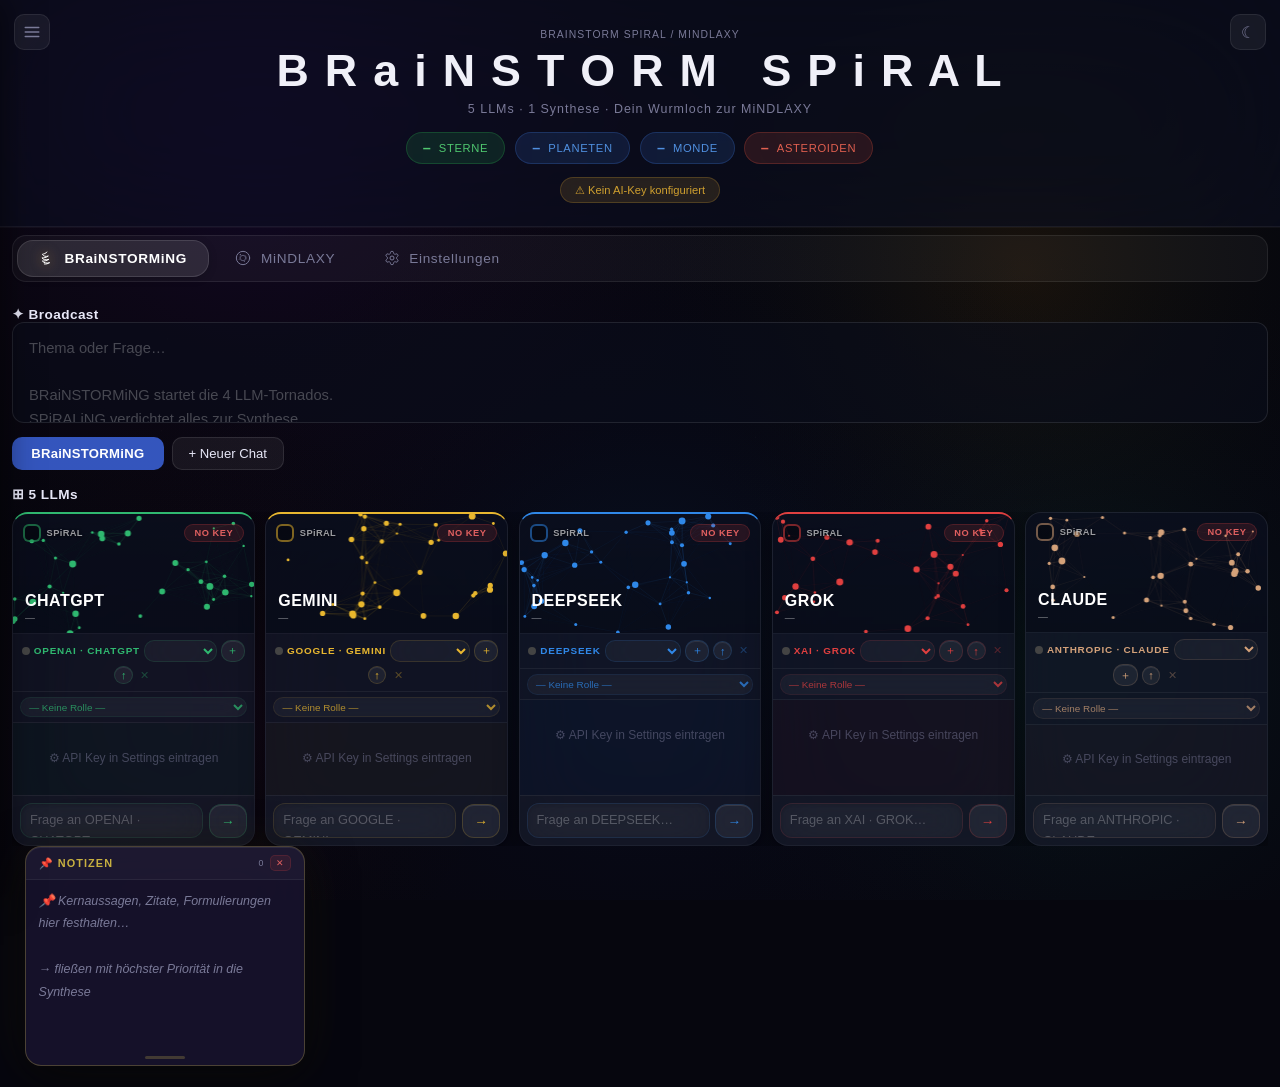
==== commit 03e325d7: "feat: NOTiZEN schwebt über LLM-Panes — sticky, auf Schienen horizontal verschiebbar - NOTiZEN-Feld: " ====
--- a/docs/index.html
+++ b/docs/index.html
@@ -1041,37 +1041,66 @@
   }
 
   /* ── kiNTEGRiTY Persistent Editor ── */
-  /* ── NOTiZEN Scratchpad ── */
+  /* ── NOTiZEN Scratchpad — schwebend über den Panes ── */
   #notizen-bar {
-    margin: 0.8rem 0 0.2rem;
-    background: rgba(30,28,50,0.55);
-    backdrop-filter: blur(20px);
-    -webkit-backdrop-filter: blur(20px);
-    border: 1px solid rgba(180,160,80,0.25);
-    border-radius: 14px;
-    box-shadow: 0 4px 20px rgba(0,0,0,0.3), inset 0 1px 0 rgba(255,255,255,0.06);
+    position: sticky;
+    top: 10px;
+    z-index: 200;
+    width: 280px;
+    min-height: 220px;
+    max-height: 55vh;
+    background: rgba(24,20,46,0.88);
+    backdrop-filter: blur(28px);
+    -webkit-backdrop-filter: blur(28px);
+    border: 1px solid rgba(200,180,80,0.3);
+    border-radius: 16px;
+    box-shadow: 0 12px 48px rgba(0,0,0,0.55), 0 0 60px rgba(180,160,60,0.08), inset 0 1px 0 rgba(255,255,255,0.08);
     overflow: hidden;
-    transition: all 0.35s ease;
+    transition: box-shadow 0.35s ease, border-color 0.35s ease;
+    /* Default: rechts schwebend über dem Grid */
+    float: right;
+    margin: 0 0 0.8rem 0.8rem;
+    /* Schienen-Drag: horizontal verschiebbar */
+    cursor: default;
+  }
+  #notizen-bar.dragging {
+    box-shadow: 0 16px 60px rgba(0,0,0,0.7), 0 0 80px rgba(200,180,60,0.15), inset 0 1px 0 rgba(255,255,255,0.12);
+    border-color: rgba(240,220,100,0.5);
   }
   #notizen-bar:focus-within {
-    border-color: rgba(220,200,100,0.45);
-    box-shadow: 0 6px 28px rgba(180,160,60,0.2), inset 0 1px 0 rgba(255,255,255,0.08);
+    border-color: rgba(220,200,100,0.5);
+    box-shadow: 0 14px 52px rgba(0,0,0,0.6), 0 0 70px rgba(180,160,60,0.12), inset 0 1px 0 rgba(255,255,255,0.1);
   }
   #notizen-header {
-    padding: 0.45rem 1rem;
+    padding: 0.5rem 0.8rem;
     display: flex;
     align-items: center;
-    gap: 0.5rem;
-    border-bottom: 1px solid rgba(255,255,255,0.05);
-    background: rgba(255,255,255,0.02);
+    gap: 0.4rem;
+    border-bottom: 1px solid rgba(255,255,255,0.06);
+    background: rgba(255,255,255,0.03);
+    cursor: grab;
+    user-select: none;
+    -webkit-user-select: none;
+  }
+  #notizen-header:active { cursor: grabbing; }
+  #notizen-rail-indicator {
+    position: absolute;
+    bottom: 6px;
+    left: 50%;
+    transform: translateX(-50%);
+    width: 40px;
+    height: 3px;
+    border-radius: 2px;
+    background: rgba(200,180,80,0.25);
+    pointer-events: none;
   }
   #notizen-field {
     width: 100%;
-    min-height: 38px;
-    max-height: 30vh;
+    min-height: 160px;
+    max-height: calc(55vh - 44px);
     overflow-y: auto;
-    padding: 0.6rem 1rem;
-    font-size: 0.88rem;
+    padding: 0.6rem 0.8rem;
+    font-size: 0.84rem;
     line-height: 1.7;
     color: var(--text);
     white-space: pre-wrap;
@@ -1081,21 +1110,33 @@
     resize: none;
   }
   #notizen-field:empty::before {
-    content: 'NOTiZEN — Kernaussagen, Zitate, Formulierungen hier festhalten → fließen direkt in die Synthese…';
+    content: '📌 Kernaussagen, Zitate, Formulierungen hier festhalten…\A\A→ fließen mit höchster Priorität in die Synthese';
+    white-space: pre-wrap;
     color: var(--muted);
     font-style: italic;
     pointer-events: none;
-    font-size: 0.82rem;
+    font-size: 0.78rem;
   }
   #notizen-field ::selection {
     background: rgba(200,180,60,0.35);
     color: #fff;
   }
   #notizen-counter {
-    font-size: 0.58rem;
+    font-size: 0.55rem;
     color: var(--muted);
     margin-left: auto;
     white-space: nowrap;
+  }
+  @media (max-width: 900px) {
+    #notizen-bar {
+      width: 100%;
+      float: none;
+      min-height: 120px;
+      max-height: 40vh;
+      position: relative;
+      top: 0;
+      margin: 0.5rem 0;
+    }
   }
 
   #kintegrity-editor-wrap {
@@ -1289,17 +1330,18 @@
     <div style="font-size:0.85rem;font-weight:700;color:var(--text);margin-bottom:0.6rem;display:flex;align-items:center;gap:0.5rem;letter-spacing:0.03em">⊞ 5 LLMs</div>
     <div class="matrix-grid" id="mGrid"></div>
 
-    <!-- NOTiZEN Scratchpad — manuell Kernaussagen festhalten für Synthese -->
+    <!-- NOTiZEN Scratchpad — schwebt über den LLM-Panes, auf Schienen verschiebbar -->
     <div id="notizen-bar">
       <div id="notizen-header">
-        <span style="font-size:0.72rem;font-weight:700;letter-spacing:.1em;color:#c8b040;text-transform:uppercase">📌 NOTiZEN</span>
-        <span id="notizen-counter">0 Zeichen</span>
+        <span style="font-size:0.68rem;font-weight:700;letter-spacing:.1em;color:#c8b040;text-transform:uppercase">📌 NOTiZEN</span>
+        <span id="notizen-counter">0</span>
         <button onclick="clearNotizen()" title="Notizen leeren"
-          style="font-size:0.58rem;padding:0.15rem 0.4rem;background:rgba(200,60,60,0.12);border:1px solid rgba(200,60,60,0.2);color:#e06060;border-radius:6px;cursor:pointer;transition:all 0.25s ease"
+          style="font-size:0.55rem;padding:0.12rem 0.35rem;background:rgba(200,60,60,0.12);border:1px solid rgba(200,60,60,0.2);color:#e06060;border-radius:5px;cursor:pointer;transition:all 0.25s ease"
           onmouseover="this.style.background='rgba(200,60,60,0.25)'" onmouseout="this.style.background='rgba(200,60,60,0.12)'">✕</button>
       </div>
       <div id="notizen-field" contenteditable="true" spellcheck="true"
            oninput="updateNotizenCounter()"></div>
+      <div id="notizen-rail-indicator"></div>
     </div>
 
     <!-- SPiRALiSiNG buttons — appear below panes after all LLMs respond -->
@@ -5107,6 +5149,86 @@
   if (saved && el) { el.textContent = saved; updateNotizenCounter(); }
 }
 
+// ── NOTiZEN Schienen-Drag (horizontal über Panes verschiebbar) ──
+function initNotizenDrag() {
+  const bar = document.getElementById('notizen-bar');
+  const header = document.getElementById('notizen-header');
+  if (!bar || !header) return;
+
+  let isDragging = false, startX = 0, startLeft = 0;
+  const savedPos = localStorage.getItem('bs_notizen_pos');
+  if (savedPos) {
+    const pos = JSON.parse(savedPos);
+    bar.style.float = 'none';
+    bar.style.position = 'sticky';
+    bar.style.marginLeft = pos.ml + 'px';
+  }
+
+  header.addEventListener('mousedown', (e) => {
+    if (e.target.tagName === 'BUTTON') return;
+    isDragging = true;
+    startX = e.clientX;
+    const rect = bar.getBoundingClientRect();
+    const parentRect = bar.parentElement.getBoundingClientRect();
+    startLeft = rect.left - parentRect.left;
+    bar.style.float = 'none';
+    bar.style.position = 'sticky';
+    bar.classList.add('dragging');
+    e.preventDefault();
+  });
+
+  document.addEventListener('mousemove', (e) => {
+    if (!isDragging) return;
+    const dx = e.clientX - startX;
+    const parentRect = bar.parentElement.getBoundingClientRect();
+    const maxLeft = parentRect.width - bar.offsetWidth;
+    const newLeft = Math.max(0, Math.min(maxLeft, startLeft + dx));
+    bar.style.marginLeft = newLeft + 'px';
+    bar.style.marginRight = '0';
+  });
+
+  document.addEventListener('mouseup', () => {
+    if (!isDragging) return;
+    isDragging = false;
+    bar.classList.remove('dragging');
+    localStorage.setItem('bs_notizen_pos', JSON.stringify({
+      ml: parseInt(bar.style.marginLeft) || 0
+    }));
+  });
+
+  // Touch support for mobile
+  header.addEventListener('touchstart', (e) => {
+    if (e.target.tagName === 'BUTTON') return;
+    isDragging = true;
+    startX = e.touches[0].clientX;
+    const rect = bar.getBoundingClientRect();
+    const parentRect = bar.parentElement.getBoundingClientRect();
+    startLeft = rect.left - parentRect.left;
+    bar.style.float = 'none';
+    bar.style.position = 'sticky';
+    bar.classList.add('dragging');
+  }, { passive: true });
+
+  document.addEventListener('touchmove', (e) => {
+    if (!isDragging) return;
+    const dx = e.touches[0].clientX - startX;
+    const parentRect = bar.parentElement.getBoundingClientRect();
+    const maxLeft = parentRect.width - bar.offsetWidth;
+    const newLeft = Math.max(0, Math.min(maxLeft, startLeft + dx));
+    bar.style.marginLeft = newLeft + 'px';
+    bar.style.marginRight = '0';
+  }, { passive: true });
+
+  document.addEventListener('touchend', () => {
+    if (!isDragging) return;
+    isDragging = false;
+    bar.classList.remove('dragging');
+    localStorage.setItem('bs_notizen_pos', JSON.stringify({
+      ml: parseInt(bar.style.marginLeft) || 0
+    }));
+  });
+}
+
 function clearKintegrity() {
   const editor = document.getElementById('kintegrity-editor');
   const wrap = document.getElementById('kintegrity-editor-wrap');
@@ -5303,10 +5425,11 @@
   initContextMenu();
   setupEditorContextMenu();
   restoreNotizen();
+  initNotizenDrag();
 });
 // Also try immediately in case DOMContentLoaded already fired
 if (document.readyState !== 'loading') {
-  setTimeout(() => { initContextMenu(); setupEditorContextMenu(); restoreNotizen(); }, 500);
+  setTimeout(() => { initContextMenu(); setupEditorContextMenu(); restoreNotizen(); initNotizenDrag(); }, 500);
 }
 
 // ─── Keyboard Shortcuts ──────────────────────────────────────────────────────
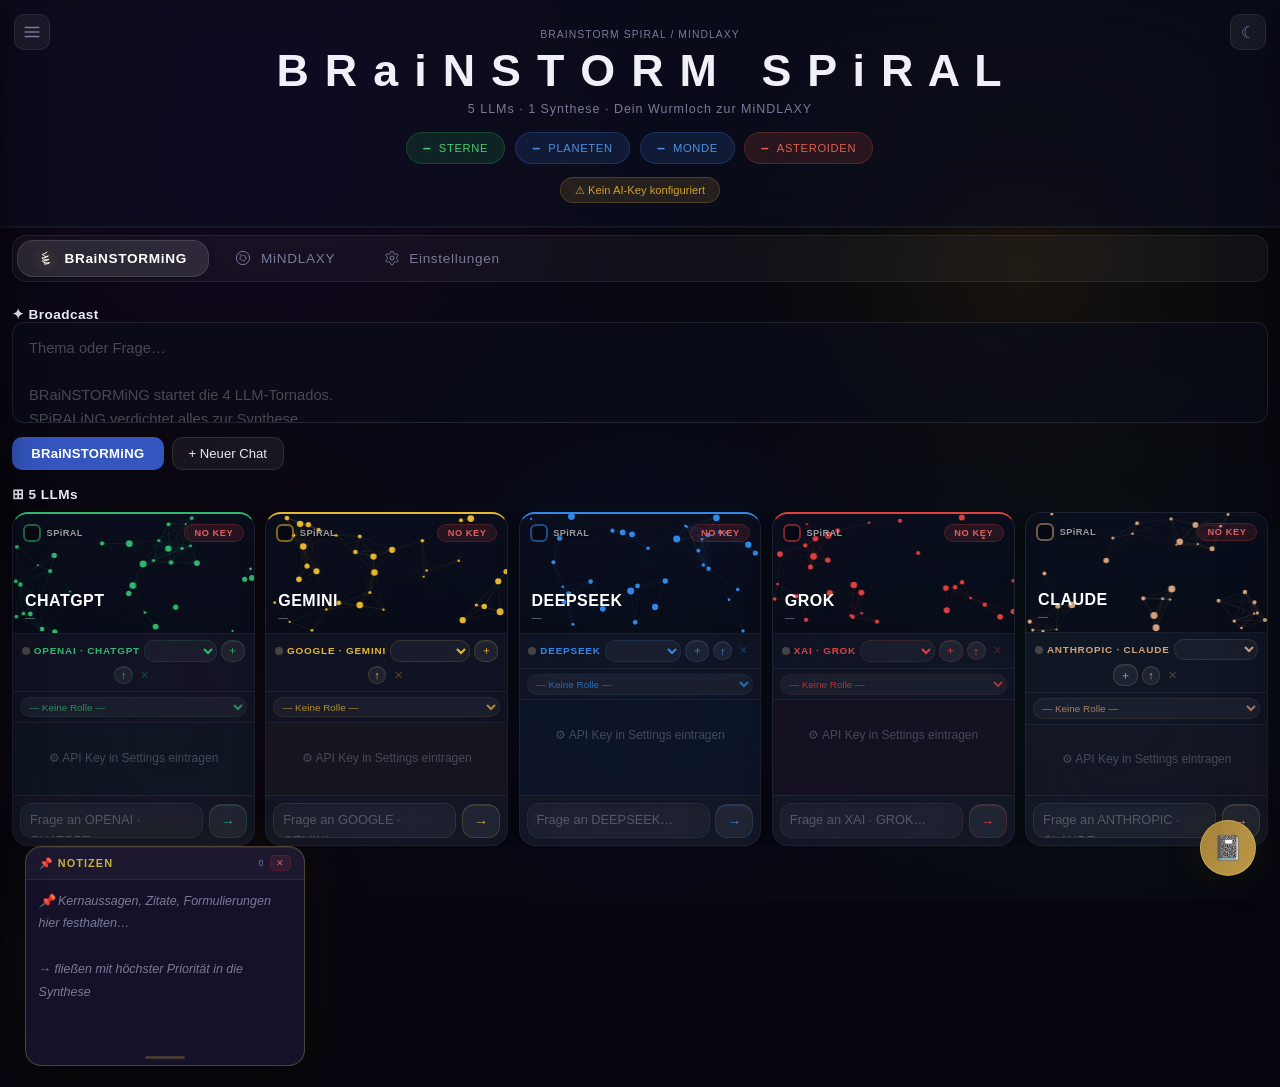
==== commit 17aec56e: "feat: sendT() + sendTIterative() → Shared Core kiNTEGRiTY Engine Ersetzt inline-Prompt-Building und " ====
--- a/docs/index.html
+++ b/docs/index.html
@@ -3504,34 +3504,31 @@
     return;
   }
 
-  // Build prompt with existing kiNTEGRiTY content for iterative refinement
+  // Build KIntegrityInput for Shared Core iterative synthesis
   const notizen = getNotizen();
-  let synthPrompt = `Thema: "${text}"\n\n`;
-  if (notizen) {
-    synthPrompt += `═══ MANUELLE NOTiZEN DES NUTZERS (HÖCHSTE PRIORITÄT) ═══\nDiese Notizen MÜSSEN wortgetreu oder nur leicht geglättet in die Synthese einfließen. Nicht umformulieren, nicht weglassen, nicht stark verändern. Nur sanft einpassen.\n${notizen}\n\n`;
-  }
-  if (existingKI) {
-    synthPrompt += `═══ BISHERIGE kiNTEGRiTY-SYNTHESE ═══\n${existingKI}\n\n═══ NEUE PERSPEKTIVEN ZUR INTEGRATION ═══\n\n`;
-  }
-  synthPrompt += responses.map(r => `=== ${r.provider} ===\n${r.content}`).join('\n\n');
-
-  let iterativeSystem = existingKI
-    ? KINTEGRITY_SYSTEM + '\n\nWICHTIG: Es gibt bereits eine vorherige kiNTEGRiTY-Synthese. Integriere die neuen Perspektiven in eine ERWEITERTE, tiefere Synthese. Wiederhole nicht einfach die bisherige Synthese, sondern baue darauf auf, vertiefe und erweitere sie mit den neuen Einsichten.'
-    : KINTEGRITY_SYSTEM;
-  if (notizen) {
-    iterativeSystem += '\n\nKRITISCH: Der Nutzer hat manuelle NOTiZEN hinterlegt. Diese enthalten Kernaussagen, Zitate und Formulierungen die UNBEDINGT in die Synthese einfließen müssen — möglichst wortgetreu, nur leicht geglättet und eingepasst. Diese Notizen haben HÖCHSTE PRIORITÄT.';
-  }
+  const kiInput = {
+    topic: text,
+    texts: responses.map(r => ({ source: r.provider, content: r.content })),
+    notizen: notizen || undefined,
+    existingSynthesis: existingKI || undefined,
+    mustKeep: [],
+  };
 
   try {
-    const synthRaw = await Promise.race([
-      callProvider(synthProvider, iterativeSystem, synthPrompt),
-      new Promise((_, rej) => setTimeout(() => rej(new Error('timeout')), 60000))
-    ]);
-    if (synthRaw) {
-      const parsed = parseSpiralOutput(synthRaw, text);
+    // Dynamic import: Shared Core kiNTEGRiTY Engine
+    const { processKIntegrity } = await import('./core/kintegrity/engine.js');
+
+    const callLLM = async (sysPrompt, userPrompt) => {
+      return await Promise.race([
+        callProvider(synthProvider, sysPrompt, userPrompt),
+        new Promise((_, rej) => setTimeout(() => rej(new Error('timeout')), 60000))
+      ]);
+    };
+
+    const kiResult = await processKIntegrity(kiInput, 'brainstorm', callLLM);
+    if (kiResult && kiResult.synthesis.synthesisText) {
       const plist = responses.map(r => r.provider).join(', ');
-      // Append to persistent kiNTEGRiTY editor
-      const fullText = [parsed.kintegrity, parsed.condensation].filter(Boolean).join('\n\n');
+      const fullText = [kiResult.synthesis.synthesisText, kiResult.fraglichFehlerhaft.map(f => '❓ ' + (f.claim || f.issue)).join('\n')].filter(Boolean).join('\n\n');
       appendToKintegrity(fullText, plist);
       showToast('✓ Synthese zum kiNTEGRiTY-Editor hinzugefügt');
     }
@@ -3624,28 +3621,40 @@
 
   // Start merge → big colorful tornado
   hub.merge();
-  // Fire synthesis in parallel (BainstormAnim now shows merge phase)
+  // Fire synthesis via Shared Core kiNTEGRiTY Engine
   const synthProvider = resolveSynthProvider();
+  let kiResult = null;
   let synthRaw = null;
   if (responses.length >= 2 && synthProvider) {
     const notizen = getNotizen();
-    let synthPrompt = `Thema: "${text}"\n\n`;
-    if (notizen) {
-      synthPrompt += `═══ MANUELLE NOTiZEN DES NUTZERS (HÖCHSTE PRIORITÄT) ═══\nDiese Notizen MÜSSEN wortgetreu oder nur leicht geglättet in die Synthese einfließen. Nicht umformulieren, nicht weglassen, nicht stark verändern. Nur sanft einpassen.\n${notizen}\n\n`;
-    }
-    synthPrompt += responses.map(r=>`=== ${r.provider} ===\n${r.content}`).join('\n\n');
-    let synthSys = KINTEGRITY_SYSTEM;
-    if (notizen) {
-      synthSys += '\n\nKRITISCH: Der Nutzer hat manuelle NOTiZEN hinterlegt. Diese enthalten Kernaussagen, Zitate und Formulierungen die UNBEDINGT in die Synthese einfließen müssen — möglichst wortgetreu, nur leicht geglättet und eingepasst. Diese Notizen haben HÖCHSTE PRIORITÄT.';
-    }
+    const existingKI = document.getElementById('kintegrity-editor')?.textContent?.trim() || '';
+
+    // Build KIntegrityInput for Shared Core engine
+    const kiInput = {
+      topic: text,
+      texts: responses.map(r => ({ source: r.provider, content: r.content })),
+      notizen: notizen || undefined,
+      existingSynthesis: existingKI || undefined,
+      mustKeep: [],
+    };
+
+    // Dynamic import: Shared Core kiNTEGRiTY Engine
+    const { processKIntegrity } = await import('./core/kintegrity/engine.js');
+
+    // Wrap inline callProvider for the engine's callLLM interface
+    const callLLM = async (sysPrompt, userPrompt) => {
+      return await Promise.race([
+        callProvider(synthProvider, sysPrompt, userPrompt),
+        new Promise((_, rej) => setTimeout(() => rej(new Error('timeout')), 60000))
+      ]);
+    };
+
     // Switch anim to 'synth' label after a short delay
     setTimeout(() => hub.startSynth(), 1200);
     try {
-      synthRaw = await Promise.race([
-        callProvider(synthProvider, synthSys, synthPrompt),
-        new Promise((_,rej)=>setTimeout(()=>rej(new Error('timeout')),60000))
-      ]);
-    } catch(e) { synthRaw = null; }
+      kiResult = await processKIntegrity(kiInput, 'brainstorm', callLLM);
+      synthRaw = kiResult.synthesis.synthesisText || null;
+    } catch(e) { kiResult = null; synthRaw = null; }
   }
 
   // Ensure minimum merge/synth animation time (3 seconds visible)
@@ -3659,8 +3668,22 @@
     // Results appear full-width below the grid
     const outputTarget = out;
 
-    if (synthRaw) {
-      const parsed = parseSpiralOutput(synthRaw, text);
+    if (synthRaw && kiResult) {
+      // Map Shared Core KIntegrityResult → legacy display format
+      const parsed = {
+        title: text.substring(0, 60),
+        kintegrity: kiResult.synthesis.synthesisText,
+        condensation: '', // now merged into kiNTEGRiTY synthesis
+        incommensurables: kiResult.dasGrosseAber.map(a => a.description).join('\n\n'),
+        aberItems: kiResult.dasGrosseAber.length > 0
+          ? kiResult.dasGrosseAber.map(a => ({
+              id: a.id, label: a.label, severity: a.severity || 'medium',
+              type: a.type || 'tension', description: a.description,
+              source_section: 'das_grosse_aber'
+            }))
+          : [{ id:'aber_none', label:'keine', severity:'low', type:'tension', description:'Keine substanziellen Aber-Items erkannt.', source_section:'das_grosse_aber' }],
+        fraglich: kiResult.fraglichFehlerhaft.map(f => f.claim || f.issue).join('\n\n'),
+      };
       const today  = new Date().toISOString().split('T')[0];
       const icons  = {stern:'⭐',planet:'🪐',mond:'🌙',asteroid:'🪨'};
       const bIcon  = icons[bodyType]||'🪨';
@@ -3672,7 +3695,7 @@
       renderRunHistory();
 
       // Append to persistent kiNTEGRiTY editor
-      const fullSynthText = [parsed.kintegrity, parsed.condensation].filter(Boolean).join('\n\n');
+      const fullSynthText = [parsed.kintegrity, parsed.condensation, parsed.fraglich ? '❓ ' + parsed.fraglich : ''].filter(Boolean).join('\n\n');
       appendToKintegrity(fullSynthText, plist);
 
       // ── kiNTEGRiTY Panel ──
@@ -3710,23 +3733,24 @@
           <p style="line-height:1.8;white-space:pre-wrap;font-size:0.95rem;color:var(--text)">${escHtml(parsed.kintegrity)}</p>
         </div>
 
-        <!-- ② Fazit-Verdichtung -->
+        ${parsed.condensation ? `<!-- ② Fazit-Verdichtung -->
         <div class="bhb-section" style="padding:1rem 1.2rem;border-bottom:1px solid rgba(255,255,255,0.05);">
           <div class="bhb-label" style="font-size:0.75rem;font-weight:700;color:#10a37f;letter-spacing:.1em;margin-bottom:0.5rem">📦 FAZIT-VERDICHTUNG</div>
           <p style="line-height:1.8;white-space:pre-wrap;font-size:0.95rem;color:var(--text)">${escHtml(parsed.condensation)}</p>
+        </div>` : ''}
+
+        <!-- ③ DAS GROßE ABER (Spannungen, Inkommensurabilitäten) -->
+        <div class="bhb-section" style="padding:1rem 1.2rem;border-bottom:1px solid rgba(255,255,255,0.05);">
+          <div class="bhb-label" style="font-size:0.75rem;font-weight:700;color:#e53935;letter-spacing:.1em;margin-bottom:0.5rem">⚡ DAS GROßE ABER</div>
+          <div id="aber-items">${renderAberItems(parsed.aberItems)}</div>
+          ${parsed.incommensurables ? `<p style="line-height:1.8;white-space:pre-wrap;font-size:0.9rem;color:var(--muted);margin-top:0.8rem;border-top:1px solid rgba(255,255,255,0.04);padding-top:0.6rem">${escHtml(parsed.incommensurables)}</p>` : ''}
         </div>
 
-        <!-- ③ Inkommensurabilitäten -->
+        ${parsed.fraglich ? `<!-- ④ FRAGLICH / FEHLERHAFT -->
         <div class="bhb-section" style="padding:1rem 1.2rem;border-bottom:1px solid rgba(255,255,255,0.05);">
-          <div class="bhb-label" style="font-size:0.75rem;font-weight:700;color:#c060ff;letter-spacing:.1em;margin-bottom:0.5rem">⚡ INKOMMENSURABILITÄTEN</div>
-          <p style="line-height:1.8;white-space:pre-wrap;font-size:0.95rem;color:var(--muted)">${escHtml(parsed.incommensurables)}</p>
-        </div>
-
-        <!-- ④ DAS GROßE ABER -->
-        <div class="bhb-section" style="padding:1rem 1.2rem;border-bottom:1px solid rgba(255,255,255,0.05);">
-          <div class="bhb-label" style="font-size:0.75rem;font-weight:700;color:#e53935;letter-spacing:.1em;margin-bottom:0.5rem">🔴 DAS GROßE ABER</div>
-          <div id="aber-items">${renderAberItems(parsed.aberItems)}</div>
-        </div>
+          <div class="bhb-label" style="font-size:0.75rem;font-weight:700;color:#ff9800;letter-spacing:.1em;margin-bottom:0.5rem">❓ FRAGLICH / FEHLERHAFT</div>
+          <p style="line-height:1.8;white-space:pre-wrap;font-size:0.9rem;color:var(--muted)">${escHtml(parsed.fraglich)}</p>
+        </div>` : ''}
 
         <!-- ⑤ Objektklassifikation -->
         <div class="bhb-section" style="padding:0.5rem 0.8rem;border-bottom:1px solid rgba(255,255,255,0.05);display:flex;align-items:center;gap:0.6rem;">
@@ -3751,12 +3775,12 @@
         // Vault push (SPiRALiSiNG & Black-Hole-Box mode)
         const slug = (parsed.title||text.substring(0,50)).replace(/[^a-zA-ZäöüÄÖÜß0-9\s\-]/g,'').trim().replace(/\s+/g,'_').substring(0,60)||'Synthese';
         const path = `Sterne/kiNTEGRiTY_${slug}_${today}.md`;
-        let md = `---\ntyp: BRaiNSTORM-SPiRAL\ndatum: ${today}\nquellen: ${plist}\nthema: "${text.substring(0,100)}"\nkoerper: ${bodyType}\n---\n\n# ${parsed.title||text.substring(0,60)}\n\n`;
+        let md = `---\ntyp: BRaiNSTORM-SPiRAL\ndatum: ${today}\nquellen: ${plist}\nthema: "${text.substring(0,100)}"\nkoerper: ${bodyType}\nengine: shared-core-kintegrity\nprofil: brainstorm\n---\n\n# ${parsed.title||text.substring(0,60)}\n\n`;
         md += `## 🔗 kiNTEGRiTY-Synthese\n\n${parsed.kintegrity}\n\n`;
-        md += `## 📦 Fazit-Verdichtung\n\n${parsed.condensation}\n\n`;
-        md += `## ⚡ Inkommensurabilitäten\n\n${parsed.incommensurables}\n\n`;
-        md += `## 🔴 DAS GROßE ABER\n\n${parsed.aberItems.map(a=>`- **${a.label}** [${a.severity}/${a.type}]: ${a.description}`).join('\n')}\n`;
-        md += `\n---\n*BRaiNSTORM SPiRAL · kiNTEGRiTY · ${today} · ${plist}*\n`;
+        if (parsed.condensation) md += `## 📦 Fazit-Verdichtung\n\n${parsed.condensation}\n\n`;
+        md += `## ⚡ DAS GROßE ABER\n\n${parsed.aberItems.map(a=>`- **${a.label}** [${a.severity}/${a.type}]: ${a.description}`).join('\n')}\n\n`;
+        if (parsed.fraglich) md += `## ❓ Fraglich / Fehlerhaft\n\n${parsed.fraglich}\n\n`;
+        md += `---\n*BRaiNSTORM SPiRAL · Shared Core kiNTEGRiTY · ${today} · ${plist}*\n`;
         pushToVault(path, md, `SPiRAL: ${text.substring(0,60)}`)
           .then(()=>{const el=document.getElementById('ki-prov-label');if(el)el.textContent=`${bIcon} ${bodyType.toUpperCase()} · ✓ Vault`;})
           .catch(ve=>{const el=document.getElementById('ki-prov-label');if(el)el.textContent=`${bIcon} ✕ `+ve.message.substring(0,30);});
@@ -3774,12 +3798,12 @@
           laterBtn.disabled = true; laterBtn.textContent = 'Speichere…';
           const slug = (parsed.title||text.substring(0,50)).replace(/[^a-zA-ZäöüÄÖÜß0-9\s\-]/g,'').trim().replace(/\s+/g,'_').substring(0,60)||'Synthese';
           const path = `Sterne/kiNTEGRiTY_${slug}_${today}.md`;
-          let md = `---\ntyp: BRaiNSTORM-SPiRAL\ndatum: ${today}\nquellen: ${plist}\nthema: "${text.substring(0,100)}"\nkoerper: ${bodyType}\n---\n\n# ${parsed.title||text.substring(0,60)}\n\n`;
+          let md = `---\ntyp: BRaiNSTORM-SPiRAL\ndatum: ${today}\nquellen: ${plist}\nthema: "${text.substring(0,100)}"\nkoerper: ${bodyType}\nengine: shared-core-kintegrity\nprofil: brainstorm\n---\n\n# ${parsed.title||text.substring(0,60)}\n\n`;
           md += `## 🔗 kiNTEGRiTY-Synthese\n\n${parsed.kintegrity}\n\n`;
-          md += `## 📦 Fazit-Verdichtung\n\n${parsed.condensation}\n\n`;
-          md += `## ⚡ Inkommensurabilitäten\n\n${parsed.incommensurables}\n\n`;
-          md += `## 🔴 DAS GROßE ABER\n\n${parsed.aberItems.map(a=>`- **${a.label}** [${a.severity}/${a.type}]: ${a.description}`).join('\n')}\n`;
-          md += `\n---\n*BRaiNSTORM SPiRAL · kiNTEGRiTY · ${today} · ${plist}*\n`;
+          if (parsed.condensation) md += `## 📦 Fazit-Verdichtung\n\n${parsed.condensation}\n\n`;
+          md += `## ⚡ DAS GROßE ABER\n\n${parsed.aberItems.map(a=>`- **${a.label}** [${a.severity}/${a.type}]: ${a.description}`).join('\n')}\n\n`;
+          if (parsed.fraglich) md += `## ❓ Fraglich / Fehlerhaft\n\n${parsed.fraglich}\n\n`;
+          md += `---\n*BRaiNSTORM SPiRAL · Shared Core kiNTEGRiTY · ${today} · ${plist}*\n`;
           pushToVault(path, md, `SPiRAL: ${text.substring(0,60)}`)
             .then(()=>{ laterBtn.textContent = '✓ In Vault gespeichert'; laterBtn.style.color='#50c870'; const el2=document.getElementById('ki-prov-label');if(el2)el2.textContent=`${bIcon} ${bodyType.toUpperCase()} · ✓ Vault`; })
             .catch(ve=>{ laterBtn.textContent = '✕ '+ve.message.substring(0,40); laterBtn.disabled=false; });
@@ -5469,5 +5493,12 @@
 });
 
 </script>
+
+<!-- NOTiZBUCH Shared Core Component -->
+<script type="module">
+import { initNotizbuch } from './core/ui/notizbuch.js';
+initNotizbuch();
+</script>
+
 </body>
 </html>
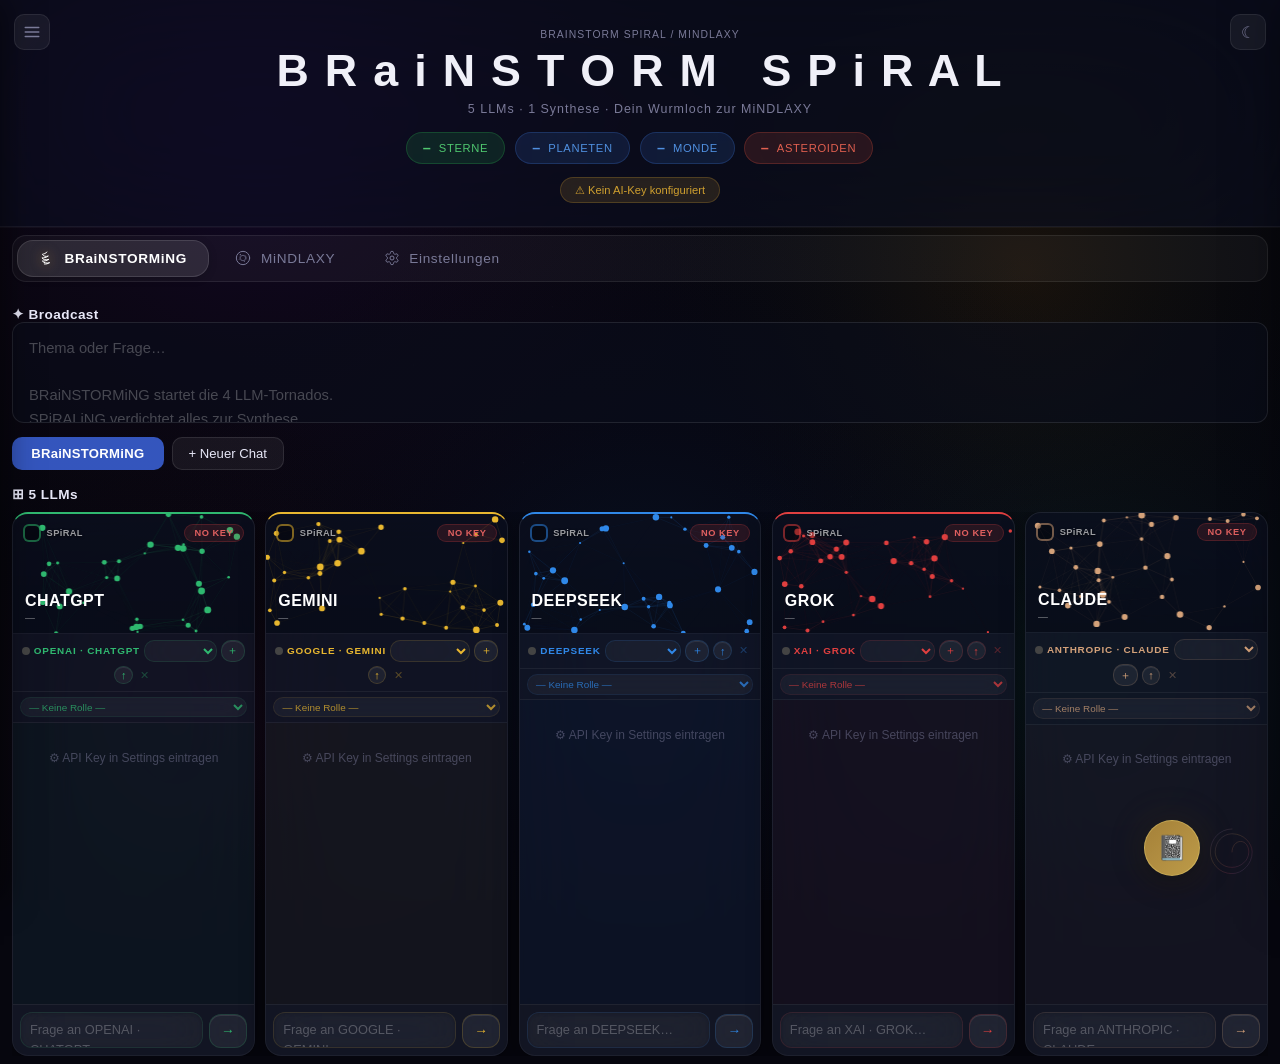
==== commit 6152494d: "feat: Variante 3 BHB + Tornado-Fix + NOTiZBUCH Must-Keep + Spiral - BLACK-HOLE-BOX komplett neu: Can" ====
--- a/docs/index.html
+++ b/docs/index.html
@@ -596,6 +596,32 @@
   .tornado-provider { font-size: 0.75rem; text-transform: uppercase; letter-spacing: 0.1em; color: var(--muted); margin-bottom: 0.6rem; }
   .tornado-content  { line-height: 1.6; white-space: pre-wrap; font-size: 0.95rem; }
   .kreuzung         { border-color: var(--gold); }
+
+  /* ── BLACK-HOLE-BOX V3 Animations ── */
+  @keyframes bhbSingPulse { 0%,100%{transform:scale(1);opacity:0.3;} 50%{transform:scale(1.2);opacity:0.8;} }
+  @keyframes bhbDotPulse { 0%,100%{opacity:0.5;transform:scale(1);} 50%{opacity:1;transform:scale(1.3);} }
+  .bhb-v3-btn {
+    font-size:0.68rem; padding:0.3rem 0.75rem;
+    border:1px solid rgba(255,255,255,0.06); background:rgba(255,255,255,0.02);
+    color:rgba(180,170,220,0.5); border-radius:8px; cursor:pointer;
+    transition:all 0.3s ease; letter-spacing:0.03em;
+  }
+  .bhb-v3-btn:hover {
+    background:rgba(100,80,200,0.1); border-color:rgba(100,80,200,0.2);
+    color:#b0a0ff; box-shadow:0 0 12px rgba(100,80,200,0.15);
+  }
+
+  /* ── Spinning Spiral Brand Element ── */
+  .spiral-brand {
+    position: fixed; bottom: 1.5rem; right: 1.5rem;
+    width: 48px; height: 48px; z-index: 90;
+    opacity: 0.25; transition: opacity 0.4s ease;
+    pointer-events: none;
+  }
+  .spiral-brand:hover { opacity: 0.5; }
+  .spiral-brand svg { animation: spiralSpin 20s linear infinite; }
+  @keyframes spiralSpin { to { transform: rotate(360deg); } }
+
   /* SPiRAL responsive grid */
   @media (max-width: 520px) { #bs-grid { grid-template-columns: repeat(2,1fr) !important; } }
   @media (max-width: 600px) { #vlt-layout { grid-template-columns: 1fr !important; } #vlt-list { max-height:200px !important; } }
@@ -1042,102 +1068,7 @@
 
   /* ── kiNTEGRiTY Persistent Editor ── */
   /* ── NOTiZEN Scratchpad — schwebend über den Panes ── */
-  #notizen-bar {
-    position: sticky;
-    top: 10px;
-    z-index: 200;
-    width: 280px;
-    min-height: 220px;
-    max-height: 55vh;
-    background: rgba(24,20,46,0.88);
-    backdrop-filter: blur(28px);
-    -webkit-backdrop-filter: blur(28px);
-    border: 1px solid rgba(200,180,80,0.3);
-    border-radius: 16px;
-    box-shadow: 0 12px 48px rgba(0,0,0,0.55), 0 0 60px rgba(180,160,60,0.08), inset 0 1px 0 rgba(255,255,255,0.08);
-    overflow: hidden;
-    transition: box-shadow 0.35s ease, border-color 0.35s ease;
-    /* Default: rechts schwebend über dem Grid */
-    float: right;
-    margin: 0 0 0.8rem 0.8rem;
-    /* Schienen-Drag: horizontal verschiebbar */
-    cursor: default;
-  }
-  #notizen-bar.dragging {
-    box-shadow: 0 16px 60px rgba(0,0,0,0.7), 0 0 80px rgba(200,180,60,0.15), inset 0 1px 0 rgba(255,255,255,0.12);
-    border-color: rgba(240,220,100,0.5);
-  }
-  #notizen-bar:focus-within {
-    border-color: rgba(220,200,100,0.5);
-    box-shadow: 0 14px 52px rgba(0,0,0,0.6), 0 0 70px rgba(180,160,60,0.12), inset 0 1px 0 rgba(255,255,255,0.1);
-  }
-  #notizen-header {
-    padding: 0.5rem 0.8rem;
-    display: flex;
-    align-items: center;
-    gap: 0.4rem;
-    border-bottom: 1px solid rgba(255,255,255,0.06);
-    background: rgba(255,255,255,0.03);
-    cursor: grab;
-    user-select: none;
-    -webkit-user-select: none;
-  }
-  #notizen-header:active { cursor: grabbing; }
-  #notizen-rail-indicator {
-    position: absolute;
-    bottom: 6px;
-    left: 50%;
-    transform: translateX(-50%);
-    width: 40px;
-    height: 3px;
-    border-radius: 2px;
-    background: rgba(200,180,80,0.25);
-    pointer-events: none;
-  }
-  #notizen-field {
-    width: 100%;
-    min-height: 160px;
-    max-height: calc(55vh - 44px);
-    overflow-y: auto;
-    padding: 0.6rem 0.8rem;
-    font-size: 0.84rem;
-    line-height: 1.7;
-    color: var(--text);
-    white-space: pre-wrap;
-    word-wrap: break-word;
-    outline: none;
-    cursor: text;
-    resize: none;
-  }
-  #notizen-field:empty::before {
-    content: '📌 Kernaussagen, Zitate, Formulierungen hier festhalten…\A\A→ fließen mit höchster Priorität in die Synthese';
-    white-space: pre-wrap;
-    color: var(--muted);
-    font-style: italic;
-    pointer-events: none;
-    font-size: 0.78rem;
-  }
-  #notizen-field ::selection {
-    background: rgba(200,180,60,0.35);
-    color: #fff;
-  }
-  #notizen-counter {
-    font-size: 0.55rem;
-    color: var(--muted);
-    margin-left: auto;
-    white-space: nowrap;
-  }
-  @media (max-width: 900px) {
-    #notizen-bar {
-      width: 100%;
-      float: none;
-      min-height: 120px;
-      max-height: 40vh;
-      position: relative;
-      top: 0;
-      margin: 0.5rem 0;
-    }
-  }
+  /* Old floating NOTiZEN removed — replaced by NOTiZBUCH Shared Core component */
 
   #kintegrity-editor-wrap {
     margin-top: 1.2rem;
@@ -1330,19 +1261,7 @@
     <div style="font-size:0.85rem;font-weight:700;color:var(--text);margin-bottom:0.6rem;display:flex;align-items:center;gap:0.5rem;letter-spacing:0.03em">⊞ 5 LLMs</div>
     <div class="matrix-grid" id="mGrid"></div>
 
-    <!-- NOTiZEN Scratchpad — schwebt über den LLM-Panes, auf Schienen verschiebbar -->
-    <div id="notizen-bar">
-      <div id="notizen-header">
-        <span style="font-size:0.68rem;font-weight:700;letter-spacing:.1em;color:#c8b040;text-transform:uppercase">📌 NOTiZEN</span>
-        <span id="notizen-counter">0</span>
-        <button onclick="clearNotizen()" title="Notizen leeren"
-          style="font-size:0.55rem;padding:0.12rem 0.35rem;background:rgba(200,60,60,0.12);border:1px solid rgba(200,60,60,0.2);color:#e06060;border-radius:5px;cursor:pointer;transition:all 0.25s ease"
-          onmouseover="this.style.background='rgba(200,60,60,0.25)'" onmouseout="this.style.background='rgba(200,60,60,0.12)'">✕</button>
-      </div>
-      <div id="notizen-field" contenteditable="true" spellcheck="true"
-           oninput="updateNotizenCounter()"></div>
-      <div id="notizen-rail-indicator"></div>
-    </div>
+    <!-- NOTiZEN: jetzt über NOTiZBUCH Shared Core (Cmd/Ctrl+Shift+N) -->
 
     <!-- SPiRALiSiNG buttons — appear below panes after all LLMs respond -->
     <div id="spiralBtnContainer" style="display:none;margin:1.2rem 0 0.8rem;padding:0.5rem">
@@ -1527,6 +1446,22 @@
   </div>
 </main>
 
+<!-- Spinning Spiral Brand Element -->
+<div class="spiral-brand" aria-hidden="true">
+  <svg viewBox="0 0 100 100" fill="none" xmlns="http://www.w3.org/2000/svg">
+    <path d="M50 50 C50 38,58 28,68 28 C78 28,85 38,85 50 C85 68,68 82,50 82 C28 82,15 65,15 50 C15 28,32 12,50 12 C75 12,92 32,92 50 C92 75,72 95,50 95 C22 95,5 72,5 50 C5 22,25 2,50 2"
+      stroke="url(#spiralGrad)" stroke-width="1.5" stroke-linecap="round" opacity="0.8"/>
+    <defs>
+      <linearGradient id="spiralGrad" x1="0%" y1="0%" x2="100%" y2="100%">
+        <stop offset="0%" stop-color="#8070ff"/>
+        <stop offset="40%" stop-color="#ffc060"/>
+        <stop offset="70%" stop-color="#ff6080"/>
+        <stop offset="100%" stop-color="#60a0ff"/>
+      </linearGradient>
+    </defs>
+  </svg>
+</div>
+
 <script>
 // ─── Dynamic Flowing Background ──────────────────────────────────────────────
 (function initFlowBg() {
@@ -2024,7 +1959,7 @@
     const W = this.canvas.parentElement?.clientWidth || 100;
     const H = 180;
     this.canvas.width = W*dpr; this.canvas.height = H*dpr;
-    this.canvas.style.height = H+'px';
+    this.canvas.style.width = W+'px'; this.canvas.style.height = H+'px';
     this.ctx.setTransform(dpr,0,0,dpr,0,0);
     this.W = W; this.H = H;
     this.cx = W/2; this.cy = H*0.45;
@@ -3164,7 +3099,7 @@
       const tornadoSection = document.createElement('div');
       tornadoSection.id = `bs-cell-${p}`;
       tornadoSection.setAttribute('data-provider', p);
-      tornadoSection.style.cssText = `border-top:1px solid ${active ? col+'33' : 'rgba(255,255,255,0.04)'};background:rgba(4,4,12,0.6);`;
+      tornadoSection.style.cssText = `display:flex;flex-direction:column;border-top:1px solid ${active ? col+'33' : 'rgba(255,255,255,0.04)'};background:rgba(4,4,12,0.6);`;
 
       const cv = document.createElement('canvas');
       cv.style.cssText = 'display:block;width:100%;flex-shrink:0;';
@@ -3349,15 +3284,19 @@
 }
 
 function renderAberItems(items) {
-  if (!items || items.length === 0) return '<div style="color:var(--muted);font-size:0.82rem">–– Keine Aber-Items ––</div>';
-  const sevColors = { low:'#4caf50', medium:'#ff9800', high:'#e53935' };
+  if (!items || items.length === 0) return '<div style="color:rgba(180,170,220,0.4);font-size:0.82rem">Keine substanziellen Spannungen erkannt.</div>';
+  const sevBg = { low:'rgba(100,200,100,0.06)', medium:'rgba(255,160,60,0.06)', high:'rgba(255,60,60,0.06)' };
+  const sevBorder = { low:'rgba(100,200,100,0.1)', medium:'rgba(255,160,60,0.1)', high:'rgba(255,60,60,0.1)' };
+  const sevColor = { low:'#80c080', medium:'#ffb060', high:'#ff8080' };
   return items.map(a => `
-    <div style="padding:0.4rem 0;border-bottom:1px solid rgba(255,255,255,0.05);display:flex;gap:0.5rem;align-items:flex-start;">
-      <span style="font-size:0.6rem;padding:0.15rem 0.4rem;border-radius:3px;background:${sevColors[a.severity]||'#888'}22;color:${sevColors[a.severity]||'#888'};font-weight:700;white-space:nowrap;margin-top:0.15rem">${a.severity.toUpperCase()}</span>
-      <div style="flex:1;">
-        <div style="font-size:0.8rem;font-weight:600;color:var(--text)">${escHtml(a.label)}</div>
-        <div style="font-size:0.75rem;color:var(--muted);margin-top:0.15rem">${escHtml(a.description)}</div>
-        <div style="font-size:0.6rem;color:#555;margin-top:0.1rem">${a.type}</div>
+    <div style="margin-top:0.5rem;padding:0.65rem 1rem;border-radius:10px;background:${sevBg[a.severity]||'rgba(255,60,60,0.04)'};border:1px solid ${sevBorder[a.severity]||'rgba(255,60,60,0.08)'};position:relative;overflow:hidden;">
+      <div style="position:absolute;left:0;top:0;bottom:0;width:3px;border-radius:0 3px 3px 0;background:linear-gradient(to bottom,${sevColor[a.severity]||'#ff8080'},transparent)"></div>
+      <div style="padding-left:0.4rem;">
+        <div style="display:flex;align-items:center;gap:0.4rem;">
+          <span style="font-size:0.88rem;font-weight:600;color:#ff9090">${escHtml(a.label)}</span>
+          <span style="padding:0.08rem 0.35rem;border-radius:3px;font-size:0.58rem;font-weight:700;letter-spacing:0.05em;text-transform:uppercase;background:${sevBg[a.severity]};color:${sevColor[a.severity]}">${a.severity.toUpperCase()}</span>
+        </div>
+        <div style="font-size:0.85rem;line-height:1.7;color:rgba(255,200,200,0.72);margin-top:0.25rem">${escHtml(a.description)}</div>
       </div>
     </div>`).join('');
 }
@@ -3511,7 +3450,7 @@
     texts: responses.map(r => ({ source: r.provider, content: r.content })),
     notizen: notizen || undefined,
     existingSynthesis: existingKI || undefined,
-    mustKeep: [],
+    mustKeep: getMustKeepBlocks(),
   };
 
   try {
@@ -3635,7 +3574,7 @@
       texts: responses.map(r => ({ source: r.provider, content: r.content })),
       notizen: notizen || undefined,
       existingSynthesis: existingKI || undefined,
-      mustKeep: [],
+      mustKeep: getMustKeepBlocks(),
     };
 
     // Dynamic import: Shared Core kiNTEGRiTY Engine
@@ -3698,78 +3637,95 @@
       const fullSynthText = [parsed.kintegrity, parsed.condensation, parsed.fraglich ? '❓ ' + parsed.fraglich : ''].filter(Boolean).join('\n\n');
       appendToKintegrity(fullSynthText, plist);
 
-      // ── kiNTEGRiTY Panel ──
-      const kintegrityPanel = document.createElement('div');
-      kintegrityPanel.id = 'kintegrity-panel';
-      kintegrityPanel.className = 'tornado-card';
-      kintegrityPanel.style.cssText = 'background:rgba(40,30,70,0.5);backdrop-filter:blur(20px);-webkit-backdrop-filter:blur(20px);border:1px solid rgba(90,74,154,0.35);box-shadow:0 8px 32px rgba(0,0,0,0.4),inset 0 1px 0 rgba(255,255,255,0.1);padding:1.2rem 1.4rem;margin-top:1rem;';
-      kintegrityPanel.innerHTML = `
-        <div style="font-size:0.8rem;font-weight:700;letter-spacing:.12em;color:#8080e0;text-transform:uppercase;margin-bottom:1rem;">
-          🔗 kiNTEGRiTY
-        </div>
-        <div style="line-height:1.8;font-size:0.95rem;white-space:pre-wrap;">${escHtml(parsed.kintegrity)}</div>
-      `;
-      outputTarget.appendChild(kintegrityPanel);
-
-      // ── BLACK-HOLE-BOX container ──
+      // ── BLACK-HOLE-BOX container (Variante 3: Canvas Gravitationsfeld) ──
+      const bhbWrap = document.createElement('div');
+      bhbWrap.style.cssText = 'position:relative;margin-top:1.5rem;';
+
+      // Gravitational particle canvas
+      const gravCanvas = document.createElement('canvas');
+      gravCanvas.id = 'bhb-grav-field';
+      gravCanvas.style.cssText = 'position:absolute;top:-60px;left:-30px;width:calc(100% + 60px);height:calc(100% + 100px);pointer-events:none;z-index:0;';
+      bhbWrap.appendChild(gravCanvas);
+
       const bhb = document.createElement('div');
       bhb.id = 'black-hole-box';
-      bhb.className = 'tornado-card';
-      bhb.style.cssText = 'background:rgba(16,16,32,0.6);backdrop-filter:blur(24px);-webkit-backdrop-filter:blur(24px);border:1px solid rgba(42,42,90,0.35);box-shadow:0 12px 40px rgba(0,0,0,0.5),inset 0 1px 0 rgba(255,255,255,0.08);border-radius:16px;overflow:hidden;margin-top:1rem;';
-
-      // Header
+      bhb.style.cssText = 'position:relative;z-index:1;border-radius:24px;overflow:hidden;background:rgba(8,6,18,0.88);backdrop-filter:blur(20px);-webkit-backdrop-filter:blur(20px);border:1px solid rgba(80,60,160,0.12);box-shadow:0 0 60px rgba(60,40,140,0.1),0 32px 64px rgba(0,0,0,0.5),inset 0 1px 0 rgba(255,255,255,0.06);';
+
       bhb.innerHTML = `
-        <div style="padding:1rem 1.2rem;background:rgba(255,255,255,0.03);border-bottom:1px solid rgba(255,255,255,0.06);display:flex;align-items:center;gap:0.6rem;">
-          <span style="font-size:1.3rem">⚫</span>
-          <span style="font-size:0.85rem;font-weight:700;letter-spacing:.12em;color:var(--gold);text-transform:uppercase">BLACK-HOLE-BOX</span>
-          <span style="margin-left:auto;font-size:0.72rem;color:var(--muted)" id="ki-prov-label">${bIcon} ${bodyType.toUpperCase()} · BRaiNSTORM SPiRAL</span>
+        <div style="padding:1.1rem 1.5rem;display:flex;align-items:center;gap:0.7rem;border-bottom:1px solid rgba(255,255,255,0.04);background:rgba(255,255,255,0.015);">
+          <div style="width:30px;height:30px;border-radius:50%;background:radial-gradient(circle at 40% 40%,#0a0a20,#000);box-shadow:0 0 12px rgba(80,40,200,0.3),0 0 24px rgba(40,20,100,0.2),inset 0 0 6px rgba(100,80,200,0.15);position:relative;">
+            <div style="position:absolute;inset:-6px;border-radius:50%;border:1px solid rgba(100,80,200,0.15);animation:bhbSingPulse 2.5s ease-in-out infinite;"></div>
+          </div>
+          <span style="font-size:0.75rem;font-weight:700;letter-spacing:0.15em;text-transform:uppercase;background:linear-gradient(135deg,#b0a0ff,#ffc870);-webkit-background-clip:text;-webkit-text-fill-color:transparent;">BLACK-HOLE-BOX</span>
+          <span style="margin-left:auto;font-size:0.66rem;color:rgba(180,170,220,0.4);" id="ki-prov-label">${bIcon} ${bodyType.toUpperCase()} · BRaiNSTORM SPiRAL</span>
         </div>
 
-        ${parsed.title?`<div style="padding:1rem 1.2rem 0.3rem;font-size:1.2rem;font-weight:700;color:var(--text)">${escHtml(parsed.title)}</div>`:''}
-
-        <!-- ① kiNTEGRiTY-Synthese -->
-        <div class="bhb-section" style="padding:1rem 1.2rem;border-bottom:1px solid rgba(255,255,255,0.05);">
-          <div class="bhb-label" style="font-size:0.75rem;font-weight:700;color:#4285f4;letter-spacing:.1em;margin-bottom:0.5rem">🔗 kiNTEGRiTY-SYNTHESE</div>
-          <p style="line-height:1.8;white-space:pre-wrap;font-size:0.95rem;color:var(--text)">${escHtml(parsed.kintegrity)}</p>
+        ${parsed.title?`<div style="padding:1rem 1.5rem 0.4rem;font-size:1.12rem;font-weight:600;color:#eee8ff;line-height:1.4">${escHtml(parsed.title)}</div>`:''}
+
+        <!-- Zone 1: kiNTEGRiTY-Synthese -->
+        <div style="padding:1rem 1.5rem;border-bottom:1px solid rgba(255,255,255,0.03);position:relative;">
+          <div style="position:absolute;left:0;top:0.8rem;bottom:0.8rem;width:3px;border-radius:0 3px 3px 0;background:linear-gradient(to bottom,rgba(100,120,255,0.5),rgba(100,120,255,0.1))"></div>
+          <div style="display:flex;align-items:center;gap:0.4rem;font-size:0.66rem;font-weight:700;letter-spacing:0.12em;text-transform:uppercase;margin-bottom:0.6rem;color:#8090ff;">
+            <span style="width:6px;height:6px;border-radius:50%;background:#6080ff;box-shadow:0 0 8px rgba(80,100,255,0.4);animation:bhbDotPulse 2s ease-in-out infinite;"></span>
+            kiNTEGRiTY-Synthese
+          </div>
+          <div style="font-size:0.92rem;line-height:1.85;color:rgba(220,215,240,0.88);white-space:pre-wrap;">${escHtml(parsed.kintegrity)}</div>
         </div>
 
-        ${parsed.condensation ? `<!-- ② Fazit-Verdichtung -->
-        <div class="bhb-section" style="padding:1rem 1.2rem;border-bottom:1px solid rgba(255,255,255,0.05);">
-          <div class="bhb-label" style="font-size:0.75rem;font-weight:700;color:#10a37f;letter-spacing:.1em;margin-bottom:0.5rem">📦 FAZIT-VERDICHTUNG</div>
-          <p style="line-height:1.8;white-space:pre-wrap;font-size:0.95rem;color:var(--text)">${escHtml(parsed.condensation)}</p>
+        ${parsed.condensation ? `
+        <div style="padding:1rem 1.5rem;border-bottom:1px solid rgba(255,255,255,0.03);position:relative;">
+          <div style="position:absolute;left:0;top:0.8rem;bottom:0.8rem;width:3px;border-radius:0 3px 3px 0;background:linear-gradient(to bottom,rgba(60,200,120,0.5),rgba(60,200,120,0.1))"></div>
+          <div style="display:flex;align-items:center;gap:0.4rem;font-size:0.66rem;font-weight:700;letter-spacing:0.12em;text-transform:uppercase;margin-bottom:0.6rem;color:#60c880;">
+            <span style="width:6px;height:6px;border-radius:50%;background:#40b060;box-shadow:0 0 8px rgba(60,180,90,0.4);animation:bhbDotPulse 2s ease-in-out infinite;"></span>
+            Fazit-Verdichtung
+          </div>
+          <div style="font-size:0.92rem;line-height:1.85;color:rgba(220,215,240,0.88);white-space:pre-wrap;">${escHtml(parsed.condensation)}</div>
         </div>` : ''}
 
-        <!-- ③ DAS GROßE ABER (Spannungen, Inkommensurabilitäten) -->
-        <div class="bhb-section" style="padding:1rem 1.2rem;border-bottom:1px solid rgba(255,255,255,0.05);">
-          <div class="bhb-label" style="font-size:0.75rem;font-weight:700;color:#e53935;letter-spacing:.1em;margin-bottom:0.5rem">⚡ DAS GROßE ABER</div>
+        <!-- Zone 2: DAS GROßE ABER -->
+        <div style="padding:1rem 1.5rem;border-bottom:1px solid rgba(255,255,255,0.03);position:relative;">
+          <div style="position:absolute;left:0;top:0.8rem;bottom:0.8rem;width:3px;border-radius:0 3px 3px 0;background:linear-gradient(to bottom,rgba(255,80,80,0.5),rgba(255,80,80,0.1))"></div>
+          <div style="display:flex;align-items:center;gap:0.4rem;font-size:0.66rem;font-weight:700;letter-spacing:0.12em;text-transform:uppercase;margin-bottom:0.6rem;color:#ff7070;">
+            <span style="width:6px;height:6px;border-radius:50%;background:#ff5050;box-shadow:0 0 8px rgba(255,60,60,0.4);animation:bhbDotPulse 2s ease-in-out infinite;"></span>
+            DAS GROßE ABER
+          </div>
           <div id="aber-items">${renderAberItems(parsed.aberItems)}</div>
-          ${parsed.incommensurables ? `<p style="line-height:1.8;white-space:pre-wrap;font-size:0.9rem;color:var(--muted);margin-top:0.8rem;border-top:1px solid rgba(255,255,255,0.04);padding-top:0.6rem">${escHtml(parsed.incommensurables)}</p>` : ''}
+          ${parsed.incommensurables ? `<div style="font-size:0.88rem;line-height:1.75;color:rgba(255,200,200,0.6);margin-top:0.8rem;padding-top:0.6rem;border-top:1px solid rgba(255,255,255,0.03);white-space:pre-wrap;">${escHtml(parsed.incommensurables)}</div>` : ''}
         </div>
 
-        ${parsed.fraglich ? `<!-- ④ FRAGLICH / FEHLERHAFT -->
-        <div class="bhb-section" style="padding:1rem 1.2rem;border-bottom:1px solid rgba(255,255,255,0.05);">
-          <div class="bhb-label" style="font-size:0.75rem;font-weight:700;color:#ff9800;letter-spacing:.1em;margin-bottom:0.5rem">❓ FRAGLICH / FEHLERHAFT</div>
-          <p style="line-height:1.8;white-space:pre-wrap;font-size:0.9rem;color:var(--muted)">${escHtml(parsed.fraglich)}</p>
+        ${parsed.fraglich ? `
+        <!-- Zone 3: FRAGLICH / FEHLERHAFT -->
+        <div style="padding:1rem 1.5rem;border-bottom:1px solid rgba(255,255,255,0.03);position:relative;">
+          <div style="position:absolute;left:0;top:0.8rem;bottom:0.8rem;width:3px;border-radius:0 3px 3px 0;background:linear-gradient(to bottom,rgba(255,160,60,0.5),rgba(255,160,60,0.1))"></div>
+          <div style="display:flex;align-items:center;gap:0.4rem;font-size:0.66rem;font-weight:700;letter-spacing:0.12em;text-transform:uppercase;margin-bottom:0.6rem;color:#ffa050;">
+            <span style="width:6px;height:6px;border-radius:50%;background:#ff9030;box-shadow:0 0 8px rgba(255,140,40,0.4);animation:bhbDotPulse 2s ease-in-out infinite;"></span>
+            Fraglich / Fehlerhaft
+          </div>
+          <div style="font-size:0.9rem;line-height:1.85;color:rgba(255,180,100,0.75);white-space:pre-wrap;">${escHtml(parsed.fraglich)}</div>
         </div>` : ''}
 
-        <!-- ⑤ Objektklassifikation -->
-        <div class="bhb-section" style="padding:0.5rem 0.8rem;border-bottom:1px solid rgba(255,255,255,0.05);display:flex;align-items:center;gap:0.6rem;">
-          <span style="font-size:1.4rem">${bIcon}</span>
+        <!-- Objektklassifikation -->
+        <div style="padding:0.6rem 1.5rem;display:flex;align-items:center;gap:0.7rem;border-bottom:1px solid rgba(255,255,255,0.03);">
+          <span style="font-size:1.3rem;">${bIcon}</span>
           <div>
-            <div style="font-size:0.68rem;font-weight:700;letter-spacing:.1em;color:var(--gold);text-transform:uppercase">${bodyType}</div>
-            <div style="font-size:0.72rem;color:var(--muted)">${{stern:'Hohe Dichte · Starke Integrationskraft',planet:'Tragfähiger Cluster',mond:'Klarer Kern · Begrenzte Eigenständigkeit',asteroid:'Roh · Geringe Dichte'}[bodyType]||''}</div>
+            <div style="font-size:0.65rem;font-weight:700;letter-spacing:0.1em;color:#ffd080;text-transform:uppercase">${bodyType}</div>
+            <div style="font-size:0.66rem;color:rgba(200,190,230,0.4)">${{stern:'Hohe Dichte · Starke Integrationskraft',planet:'Tragfähiger Cluster',mond:'Klarer Kern · Begrenzte Eigenständigkeit',asteroid:'Roh · Geringe Dichte'}[bodyType]||''}</div>
           </div>
         </div>
 
-        <!-- ⑥ Export / Handoff -->
-        <div style="padding:0.6rem 0.8rem;display:flex;gap:0.5rem;flex-wrap:wrap;">
-          <button onclick="bsCopy()"     style="font-size:0.72rem;padding:0.3rem 0.7rem;border:1px solid rgba(255,255,255,0.1);background:rgba(255,255,255,0.04);color:var(--muted);border-radius:8px;cursor:pointer;transition:all 0.3s ease;backdrop-filter:blur(8px);">Copy</button>
-          <button onclick="bsShare()"    style="font-size:0.72rem;padding:0.3rem 0.7rem;border:1px solid rgba(255,255,255,0.1);background:rgba(255,255,255,0.04);color:var(--muted);border-radius:8px;cursor:pointer;transition:all 0.3s ease;backdrop-filter:blur(8px);">Share</button>
-          <button onclick="bsDownload()" style="font-size:0.72rem;padding:0.3rem 0.7rem;border:1px solid rgba(255,255,255,0.1);background:rgba(255,255,255,0.04);color:var(--muted);border-radius:8px;cursor:pointer;transition:all 0.3s ease;backdrop-filter:blur(8px);">MD</button>
-          <button onclick="exportHandoffJson()" style="font-size:0.72rem;padding:0.3rem 0.7rem;border:1px solid rgba(255,255,255,0.1);background:rgba(255,255,255,0.04);color:var(--muted);border-radius:8px;cursor:pointer;transition:all 0.3s ease;backdrop-filter:blur(8px);">JSON</button>
+        <!-- Export -->
+        <div style="padding:0.65rem 1.2rem;display:flex;gap:0.4rem;">
+          <button onclick="bsCopy()"     class="bhb-v3-btn">Copy</button>
+          <button onclick="bsShare()"    class="bhb-v3-btn">Share</button>
+          <button onclick="bsDownload()" class="bhb-v3-btn">MD</button>
+          <button onclick="exportHandoffJson()" class="bhb-v3-btn">JSON</button>
         </div>`;
 
-      outputTarget.appendChild(bhb);
+      bhbWrap.appendChild(bhb);
+      outputTarget.appendChild(bhbWrap);
+
+      // Start gravitational particle field
+      _initBHBGravField(gravCanvas, bhbWrap);
 
       if (pushToVaultFlag) {
         // Vault push (SPiRALiSiNG & Black-Hole-Box mode)
@@ -5149,108 +5105,124 @@
   wrap.scrollIntoView({ behavior: 'smooth', block: 'nearest' });
 }
 
+// ── BLACK-HOLE-BOX Gravitational Particle Field ──
+function _initBHBGravField(canvas, wrap) {
+  const ctx = canvas.getContext('2d');
+  const dpr = window.devicePixelRatio || 1;
+  let W, H, cx, cy;
+
+  function resize() {
+    W = wrap.clientWidth + 60;
+    H = wrap.clientHeight + 100;
+    canvas.width = W * dpr;
+    canvas.height = H * dpr;
+    canvas.style.width = W + 'px';
+    canvas.style.height = H + 'px';
+    ctx.setTransform(dpr, 0, 0, dpr, 0, 0);
+    cx = W / 2; cy = 60;
+  }
+  resize();
+
+  const POOL = 150;
+  const COLORS = [
+    'rgba(100,80,200,A)', 'rgba(80,120,255,A)', 'rgba(200,160,60,A)',
+    'rgba(255,100,80,A)', 'rgba(60,200,160,A)', 'rgba(180,100,255,A)',
+    'rgba(255,200,100,A)', 'rgba(120,180,255,A)'
+  ];
+  const particles = [];
+
+  function spawn(randomPos) {
+    let x, y;
+    if (randomPos) { x = Math.random() * W; y = Math.random() * H; }
+    else {
+      const e = Math.random();
+      if (e < 0.25) { x = Math.random() * W; y = -5; }
+      else if (e < 0.5) { x = Math.random() * W; y = H + 5; }
+      else if (e < 0.75) { x = -5; y = Math.random() * H; }
+      else { x = W + 5; y = Math.random() * H; }
+    }
+    return { x, y, vx:(Math.random()-0.5)*0.3, vy:(Math.random()-0.5)*0.3,
+      size:0.5+Math.random()*2, color:COLORS[Math.random()*COLORS.length|0],
+      life:1, decay:0.001+Math.random()*0.003, trail:[] };
+  }
+  for (let i=0;i<POOL;i++) particles.push(spawn(true));
+
+  let raf;
+  function loop() {
+    ctx.clearRect(0, 0, W, H);
+    for (const p of particles) {
+      const dx=cx-p.x, dy=cy-p.y;
+      const dist = Math.sqrt(dx*dx+dy*dy)+1;
+      const force = Math.min(100/(dist*dist), 0.7);
+      p.vx += dx/dist*force; p.vy += dy/dist*force;
+      p.vx += -dy/dist*force*0.12; p.vy += dx/dist*force*0.12;
+      p.vx *= 0.995; p.vy *= 0.995;
+      p.x += p.vx; p.y += p.vy;
+      p.trail.push({x:p.x,y:p.y});
+      if (p.trail.length > 10) p.trail.shift();
+      // Draw trail
+      for (let t=0;t<p.trail.length-1;t++) {
+        const a = (t/p.trail.length)*p.life*0.12;
+        ctx.beginPath();
+        ctx.moveTo(p.trail[t].x,p.trail[t].y);
+        ctx.lineTo(p.trail[t+1].x,p.trail[t+1].y);
+        ctx.strokeStyle = p.color.replace('A',a.toFixed(3));
+        ctx.lineWidth = p.size*0.5;
+        ctx.stroke();
+      }
+      // Draw particle
+      const a = p.life*(dist<30?dist/30:1)*0.5;
+      ctx.beginPath();
+      ctx.arc(p.x,p.y,p.size*(dist<50?dist/50:1),0,Math.PI*2);
+      ctx.fillStyle = p.color.replace('A',a.toFixed(3));
+      ctx.fill();
+      if (dist<80) {
+        ctx.beginPath();
+        ctx.arc(p.x,p.y,p.size*3,0,Math.PI*2);
+        ctx.fillStyle = p.color.replace('A',(a*0.12).toFixed(3));
+        ctx.fill();
+      }
+      p.life -= p.decay;
+      if (dist<8||p.life<=0||p.x<-30||p.x>W+30||p.y<-30||p.y>H+30) Object.assign(p, spawn(false));
+    }
+    // Singularity glow
+    const g = ctx.createRadialGradient(cx,cy,0,cx,cy,50);
+    g.addColorStop(0,'rgba(80,40,200,0.06)');
+    g.addColorStop(0.3,'rgba(60,30,150,0.03)');
+    g.addColorStop(1,'transparent');
+    ctx.fillStyle = g;
+    ctx.fillRect(0,0,W,H);
+    raf = requestAnimationFrame(loop);
+  }
+  loop();
+
+  // Cleanup when bhb removed from DOM
+  const obs = new MutationObserver(() => {
+    if (!document.contains(wrap)) { cancelAnimationFrame(raf); obs.disconnect(); }
+  });
+  obs.observe(document.body, { childList:true, subtree:true });
+}
+
+// ── NOTiZEN Bridge → NOTiZBUCH Shared Core ──
+// getNotizen() reads from NOTiZBUCH's must-keep field for synthesis integration
 function getNotizen() {
-  const el = document.getElementById('notizen-field');
-  return el ? el.textContent.trim() : '';
-}
-function clearNotizen() {
-  const el = document.getElementById('notizen-field');
-  if (el) el.innerHTML = '';
-  localStorage.removeItem('bs_notizen');
-  updateNotizenCounter();
-}
-function updateNotizenCounter() {
-  const el = document.getElementById('notizen-field');
-  const c = document.getElementById('notizen-counter');
-  const len = el?.textContent?.length || 0;
-  if (c) c.textContent = len + ' Zeichen';
-  // Auto-save
-  if (el) localStorage.setItem('bs_notizen', el.textContent);
-}
-function restoreNotizen() {
-  const saved = localStorage.getItem('bs_notizen');
-  const el = document.getElementById('notizen-field');
-  if (saved && el) { el.textContent = saved; updateNotizenCounter(); }
-}
-
-// ── NOTiZEN Schienen-Drag (horizontal über Panes verschiebbar) ──
-function initNotizenDrag() {
-  const bar = document.getElementById('notizen-bar');
-  const header = document.getElementById('notizen-header');
-  if (!bar || !header) return;
-
-  let isDragging = false, startX = 0, startLeft = 0;
-  const savedPos = localStorage.getItem('bs_notizen_pos');
-  if (savedPos) {
-    const pos = JSON.parse(savedPos);
-    bar.style.float = 'none';
-    bar.style.position = 'sticky';
-    bar.style.marginLeft = pos.ml + 'px';
-  }
-
-  header.addEventListener('mousedown', (e) => {
-    if (e.target.tagName === 'BUTTON') return;
-    isDragging = true;
-    startX = e.clientX;
-    const rect = bar.getBoundingClientRect();
-    const parentRect = bar.parentElement.getBoundingClientRect();
-    startLeft = rect.left - parentRect.left;
-    bar.style.float = 'none';
-    bar.style.position = 'sticky';
-    bar.classList.add('dragging');
-    e.preventDefault();
-  });
-
-  document.addEventListener('mousemove', (e) => {
-    if (!isDragging) return;
-    const dx = e.clientX - startX;
-    const parentRect = bar.parentElement.getBoundingClientRect();
-    const maxLeft = parentRect.width - bar.offsetWidth;
-    const newLeft = Math.max(0, Math.min(maxLeft, startLeft + dx));
-    bar.style.marginLeft = newLeft + 'px';
-    bar.style.marginRight = '0';
-  });
-
-  document.addEventListener('mouseup', () => {
-    if (!isDragging) return;
-    isDragging = false;
-    bar.classList.remove('dragging');
-    localStorage.setItem('bs_notizen_pos', JSON.stringify({
-      ml: parseInt(bar.style.marginLeft) || 0
-    }));
-  });
-
-  // Touch support for mobile
-  header.addEventListener('touchstart', (e) => {
-    if (e.target.tagName === 'BUTTON') return;
-    isDragging = true;
-    startX = e.touches[0].clientX;
-    const rect = bar.getBoundingClientRect();
-    const parentRect = bar.parentElement.getBoundingClientRect();
-    startLeft = rect.left - parentRect.left;
-    bar.style.float = 'none';
-    bar.style.position = 'sticky';
-    bar.classList.add('dragging');
-  }, { passive: true });
-
-  document.addEventListener('touchmove', (e) => {
-    if (!isDragging) return;
-    const dx = e.touches[0].clientX - startX;
-    const parentRect = bar.parentElement.getBoundingClientRect();
-    const maxLeft = parentRect.width - bar.offsetWidth;
-    const newLeft = Math.max(0, Math.min(maxLeft, startLeft + dx));
-    bar.style.marginLeft = newLeft + 'px';
-    bar.style.marginRight = '0';
-  }, { passive: true });
-
-  document.addEventListener('touchend', () => {
-    if (!isDragging) return;
-    isDragging = false;
-    bar.classList.remove('dragging');
-    localStorage.setItem('bs_notizen_pos', JSON.stringify({
-      ml: parseInt(bar.style.marginLeft) || 0
-    }));
-  });
+  // Try Must-Keep field first (highest priority for synthesis)
+  const mk = document.getElementById('notizbuch-must-keep');
+  if (mk && mk.value.trim()) return mk.value.trim();
+  // Fallback: concatenate all NOTiZBUCH entries
+  try {
+    const raw = localStorage.getItem('mindlaxy_notizbuch');
+    if (raw) {
+      const notes = JSON.parse(raw);
+      return notes.map(n => n.content).filter(Boolean).join('\n\n');
+    }
+  } catch(e) {}
+  return '';
+}
+function getMustKeepBlocks() {
+  const mk = document.getElementById('notizbuch-must-keep');
+  if (!mk || !mk.value.trim()) return [];
+  return [{ text: mk.value.trim(), mode: 'glätten' }];
 }
 
 function clearKintegrity() {
@@ -5448,12 +5420,10 @@
 document.addEventListener('DOMContentLoaded', () => {
   initContextMenu();
   setupEditorContextMenu();
-  restoreNotizen();
-  initNotizenDrag();
 });
 // Also try immediately in case DOMContentLoaded already fired
 if (document.readyState !== 'loading') {
-  setTimeout(() => { initContextMenu(); setupEditorContextMenu(); restoreNotizen(); initNotizenDrag(); }, 500);
+  setTimeout(() => { initContextMenu(); setupEditorContextMenu(); }, 500);
 }
 
 // ─── Keyboard Shortcuts ──────────────────────────────────────────────────────
